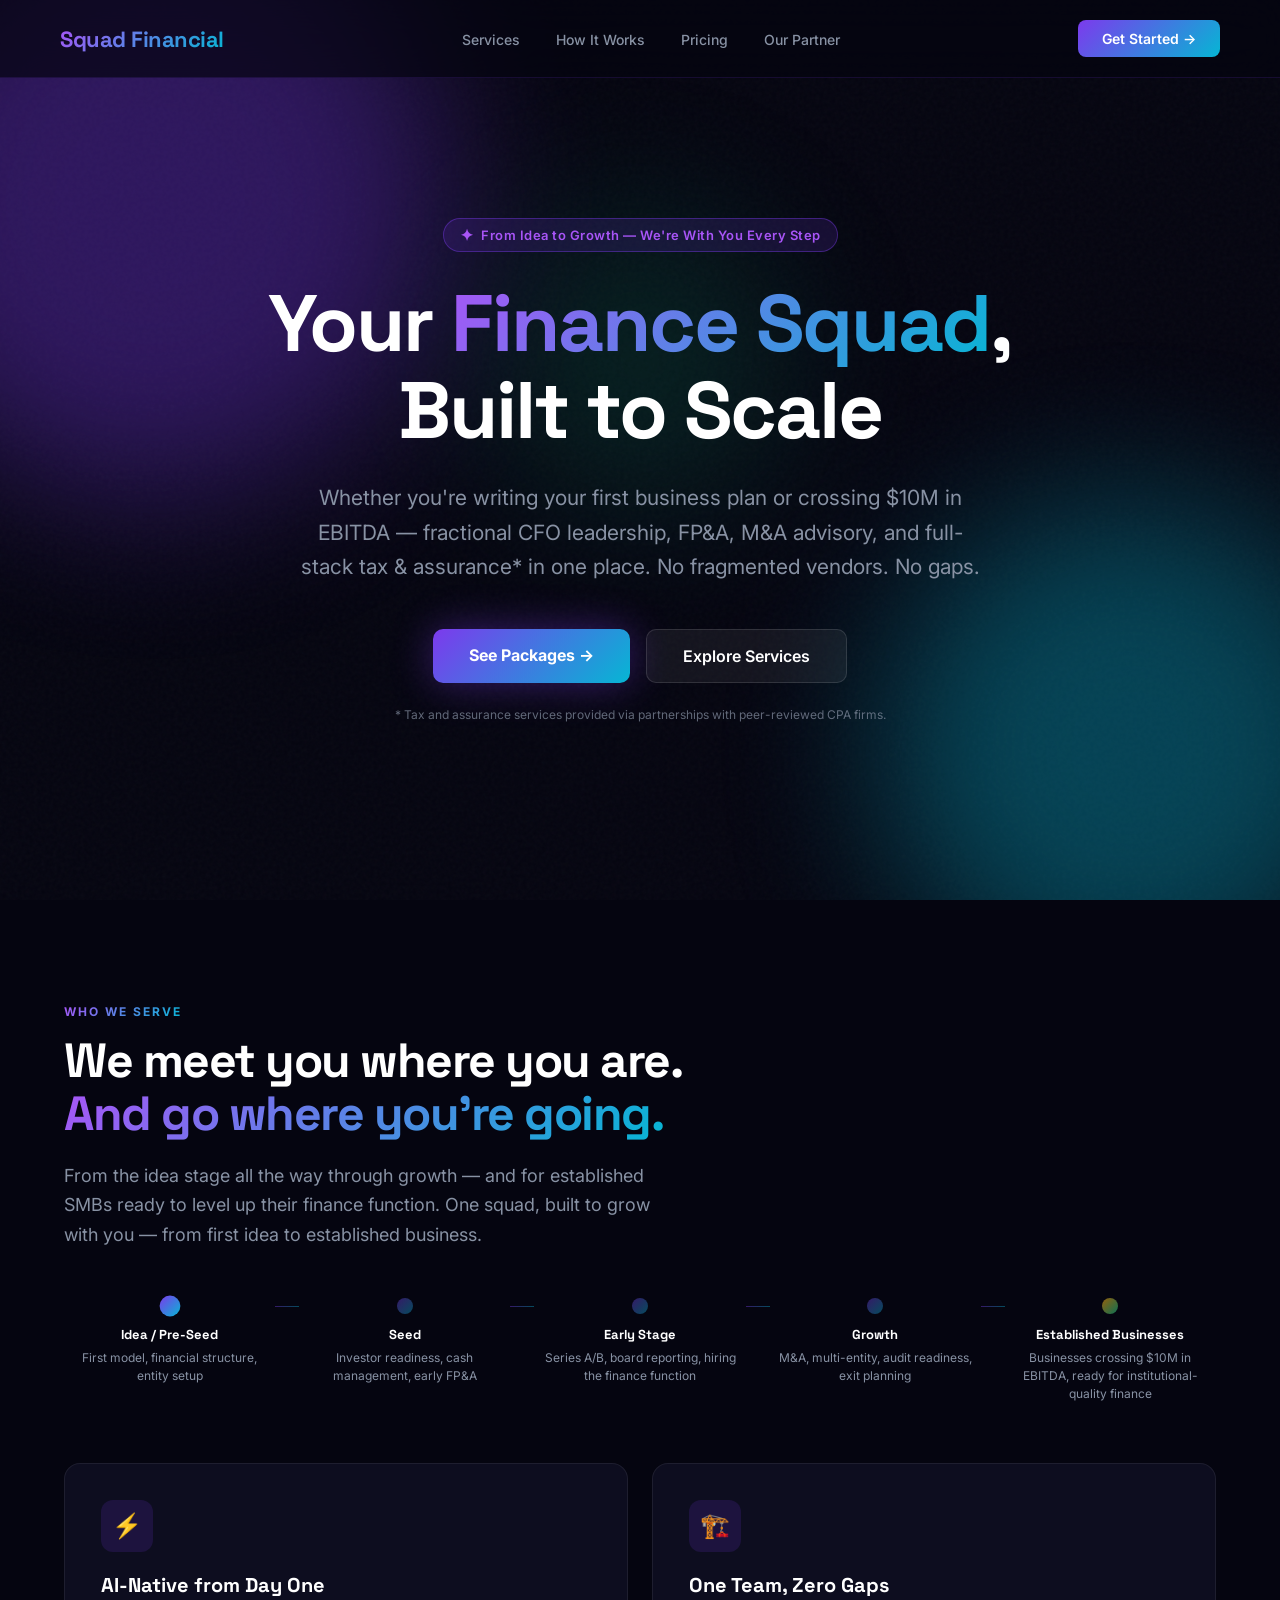
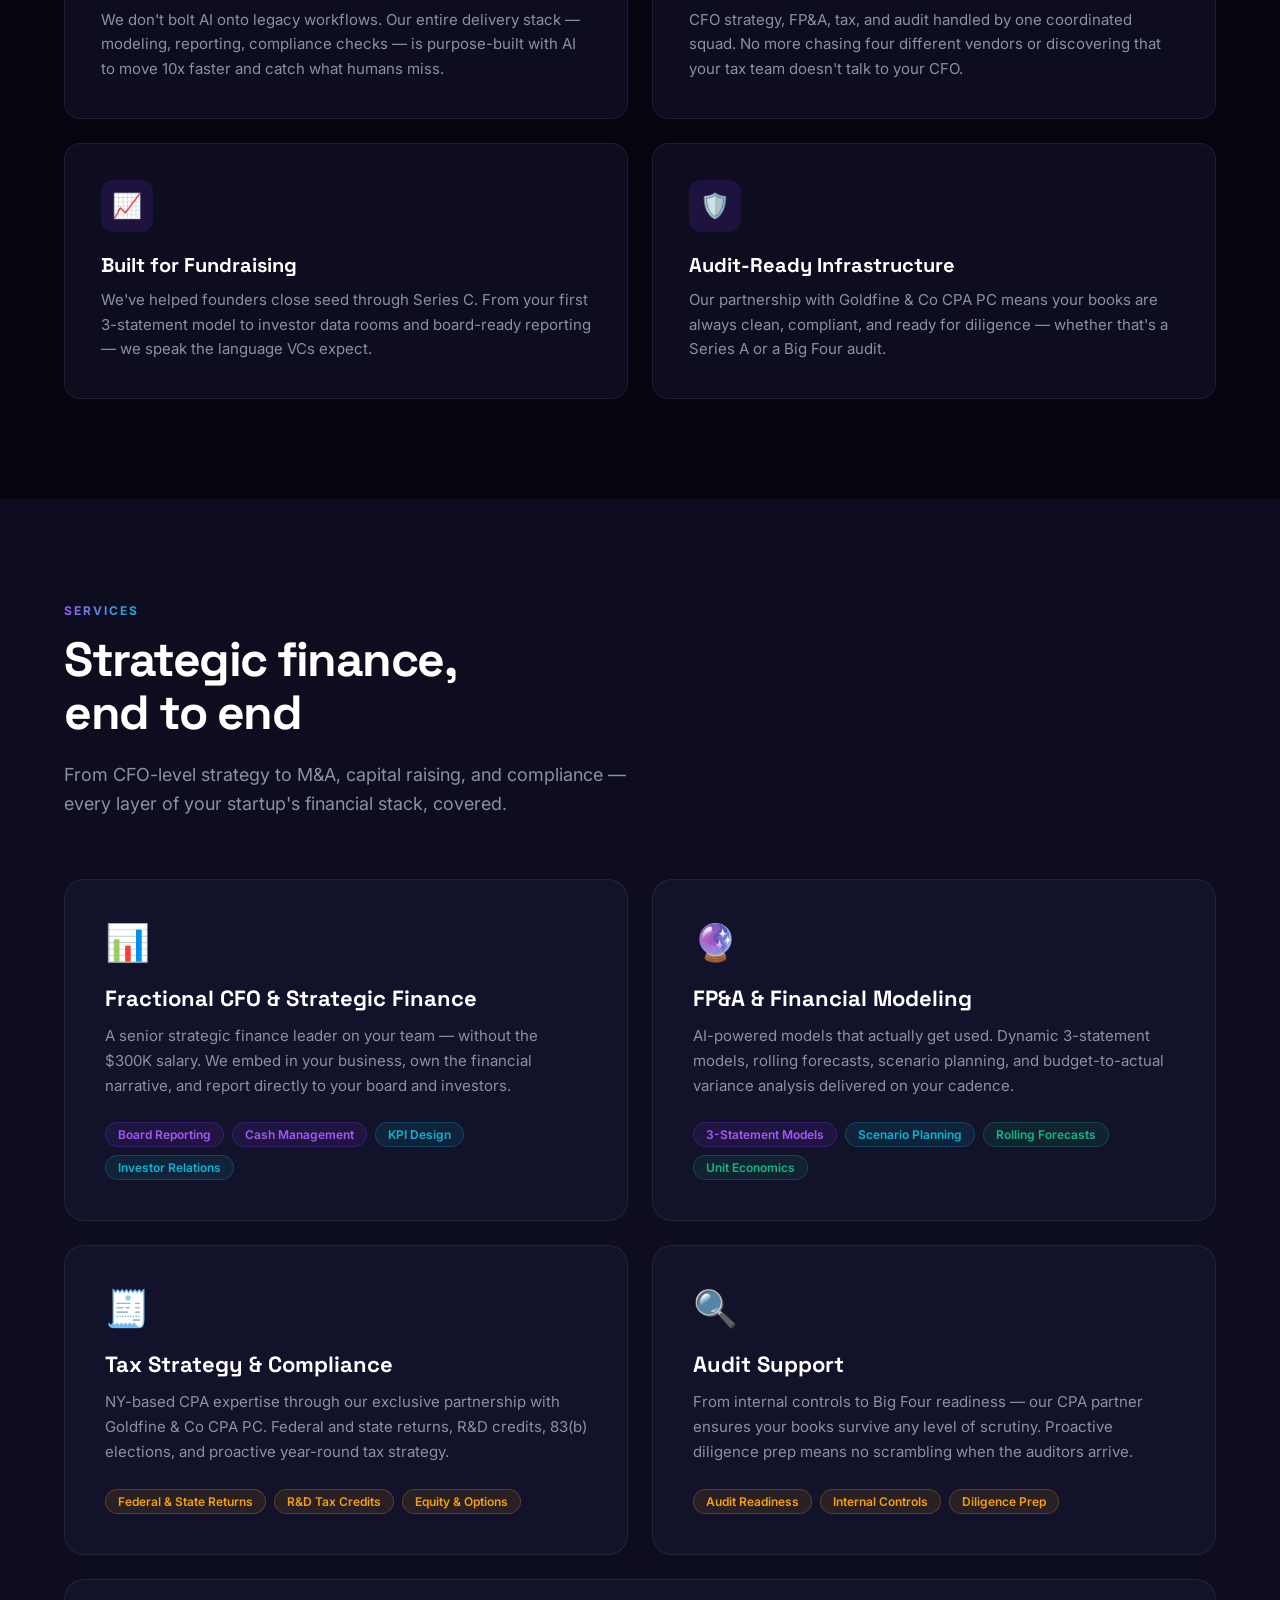
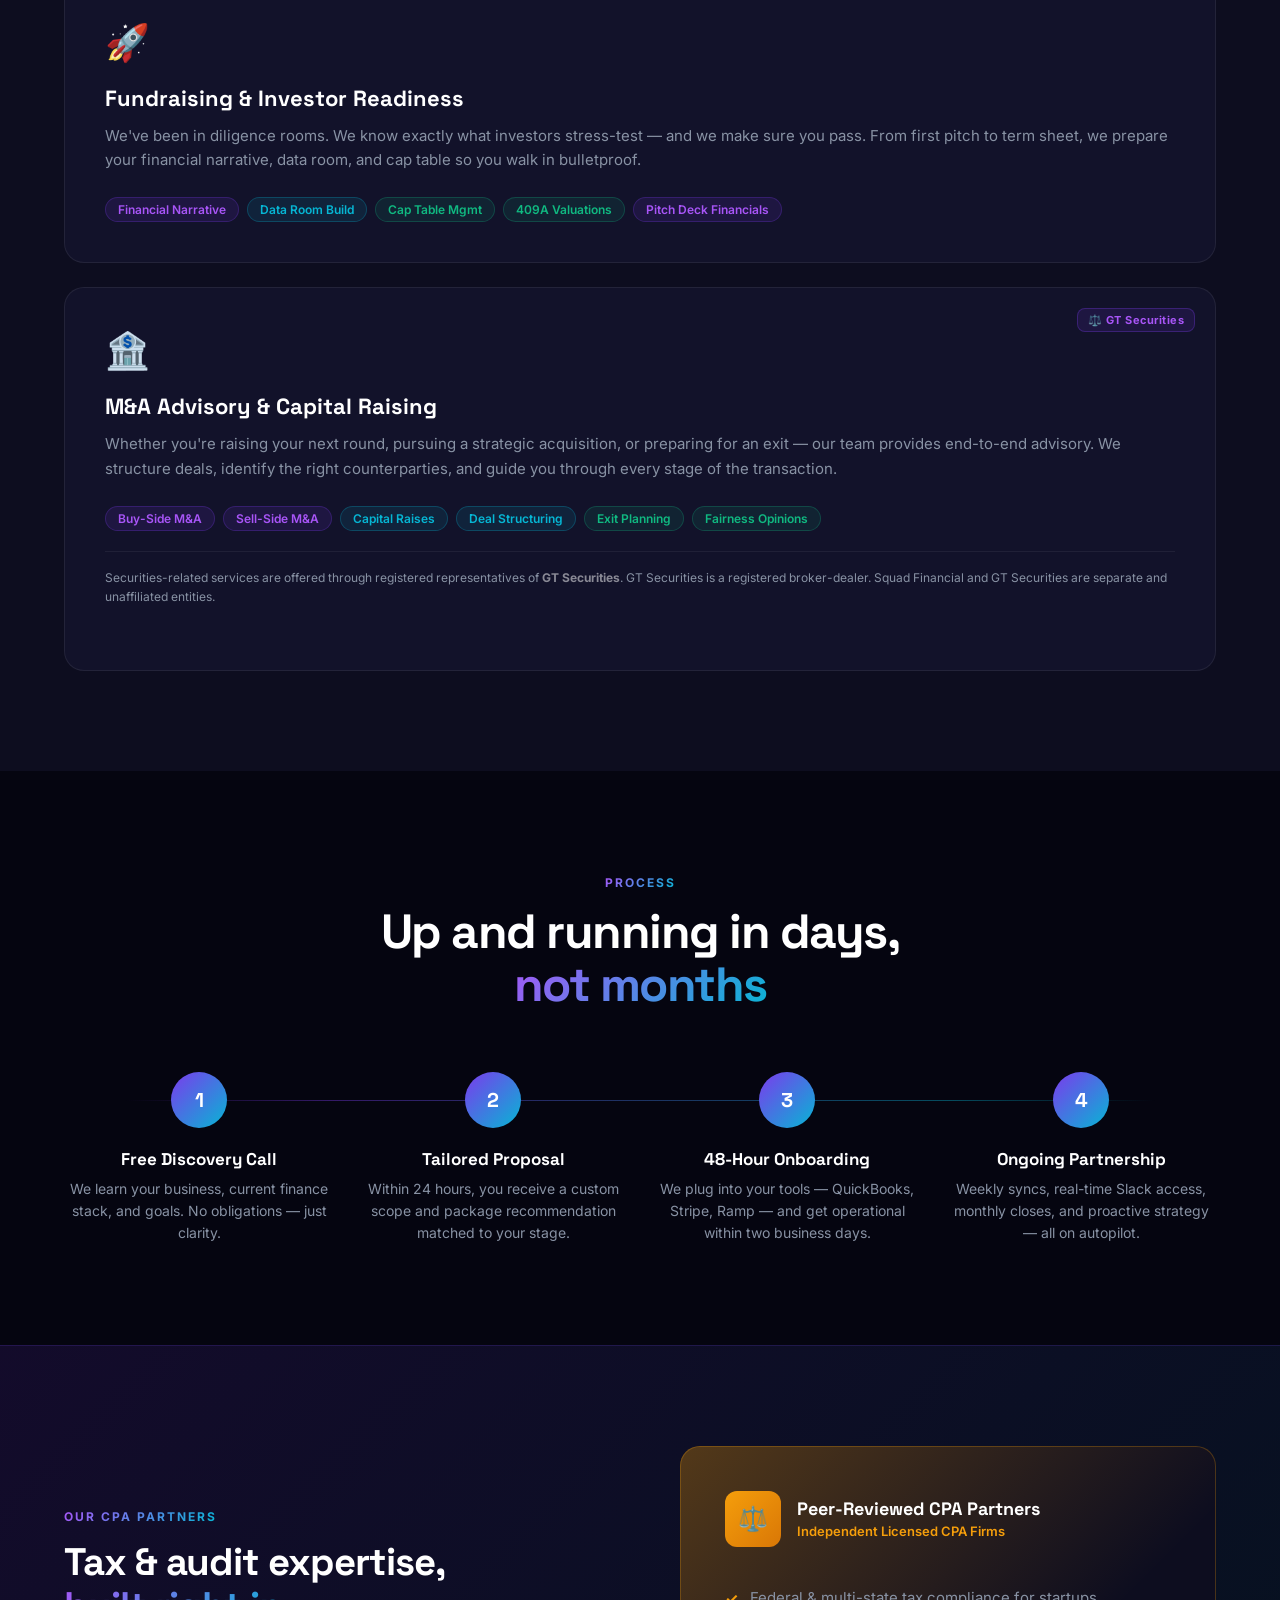
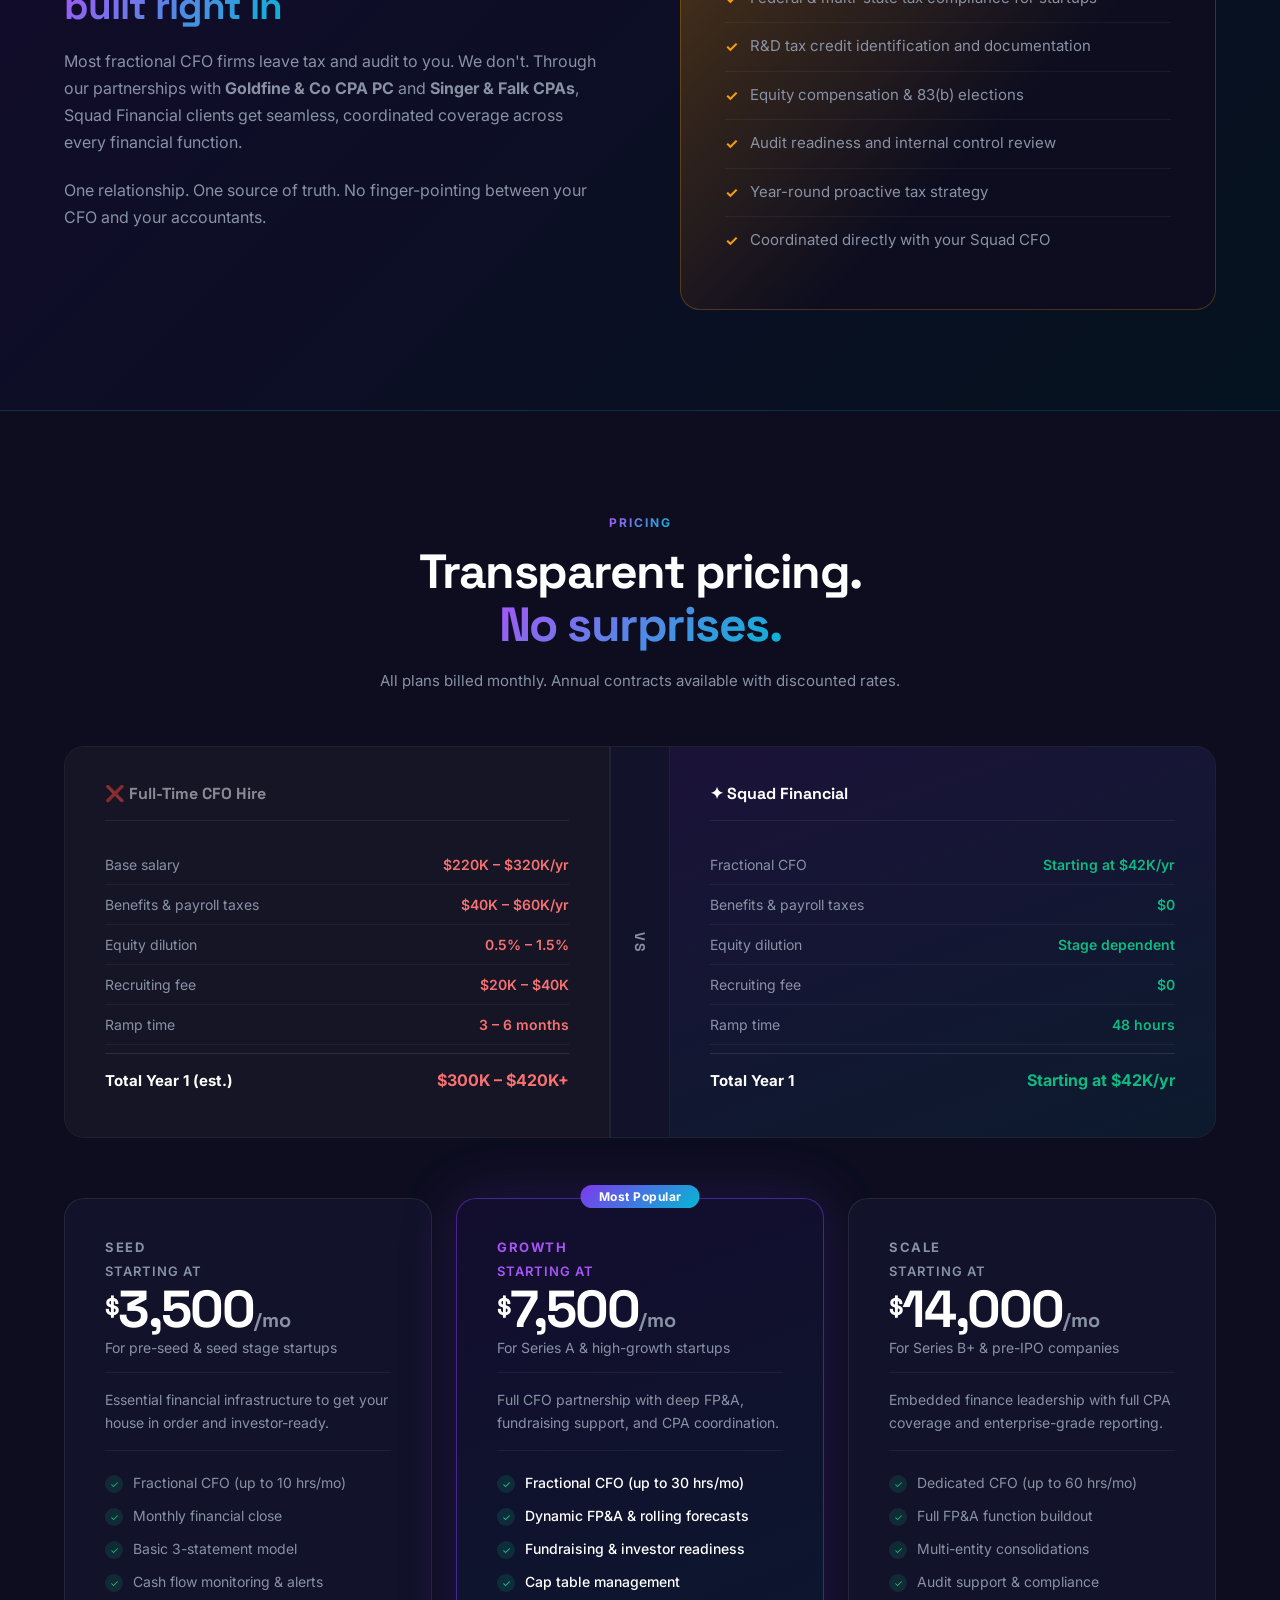
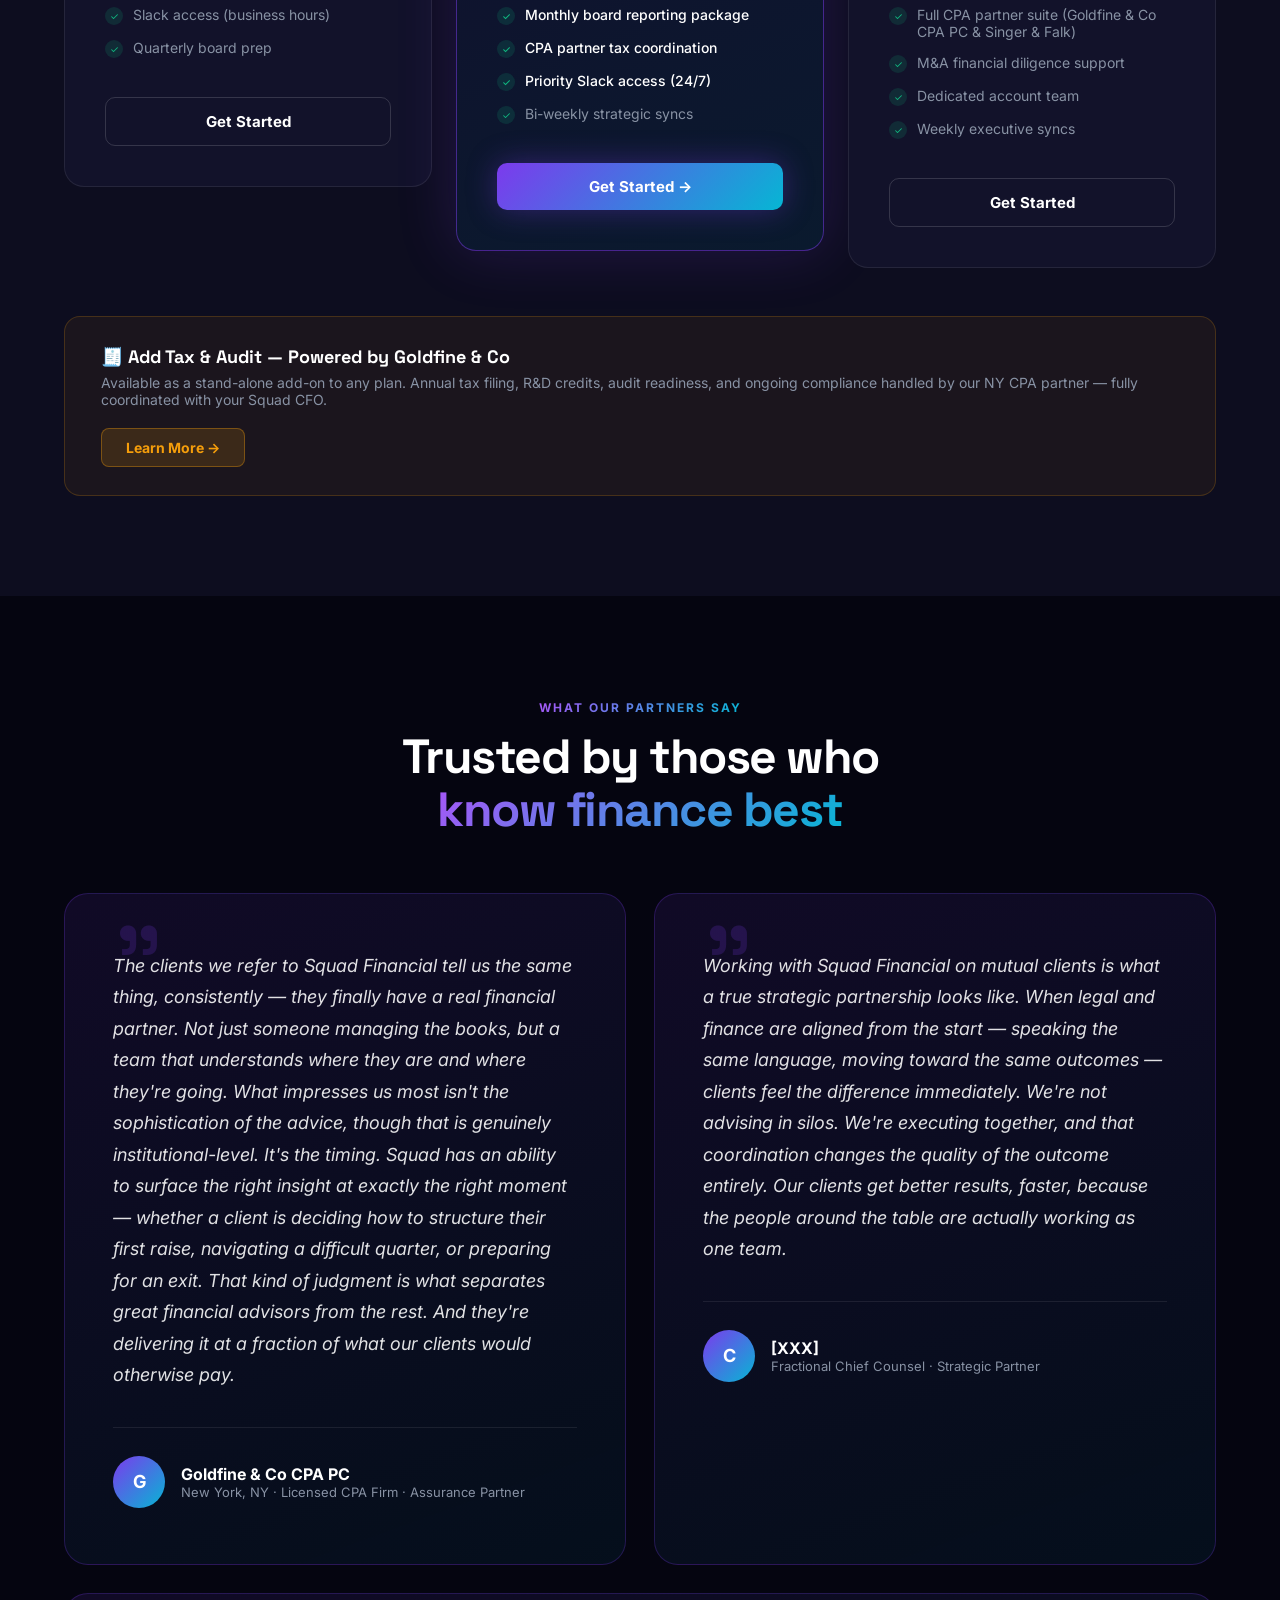
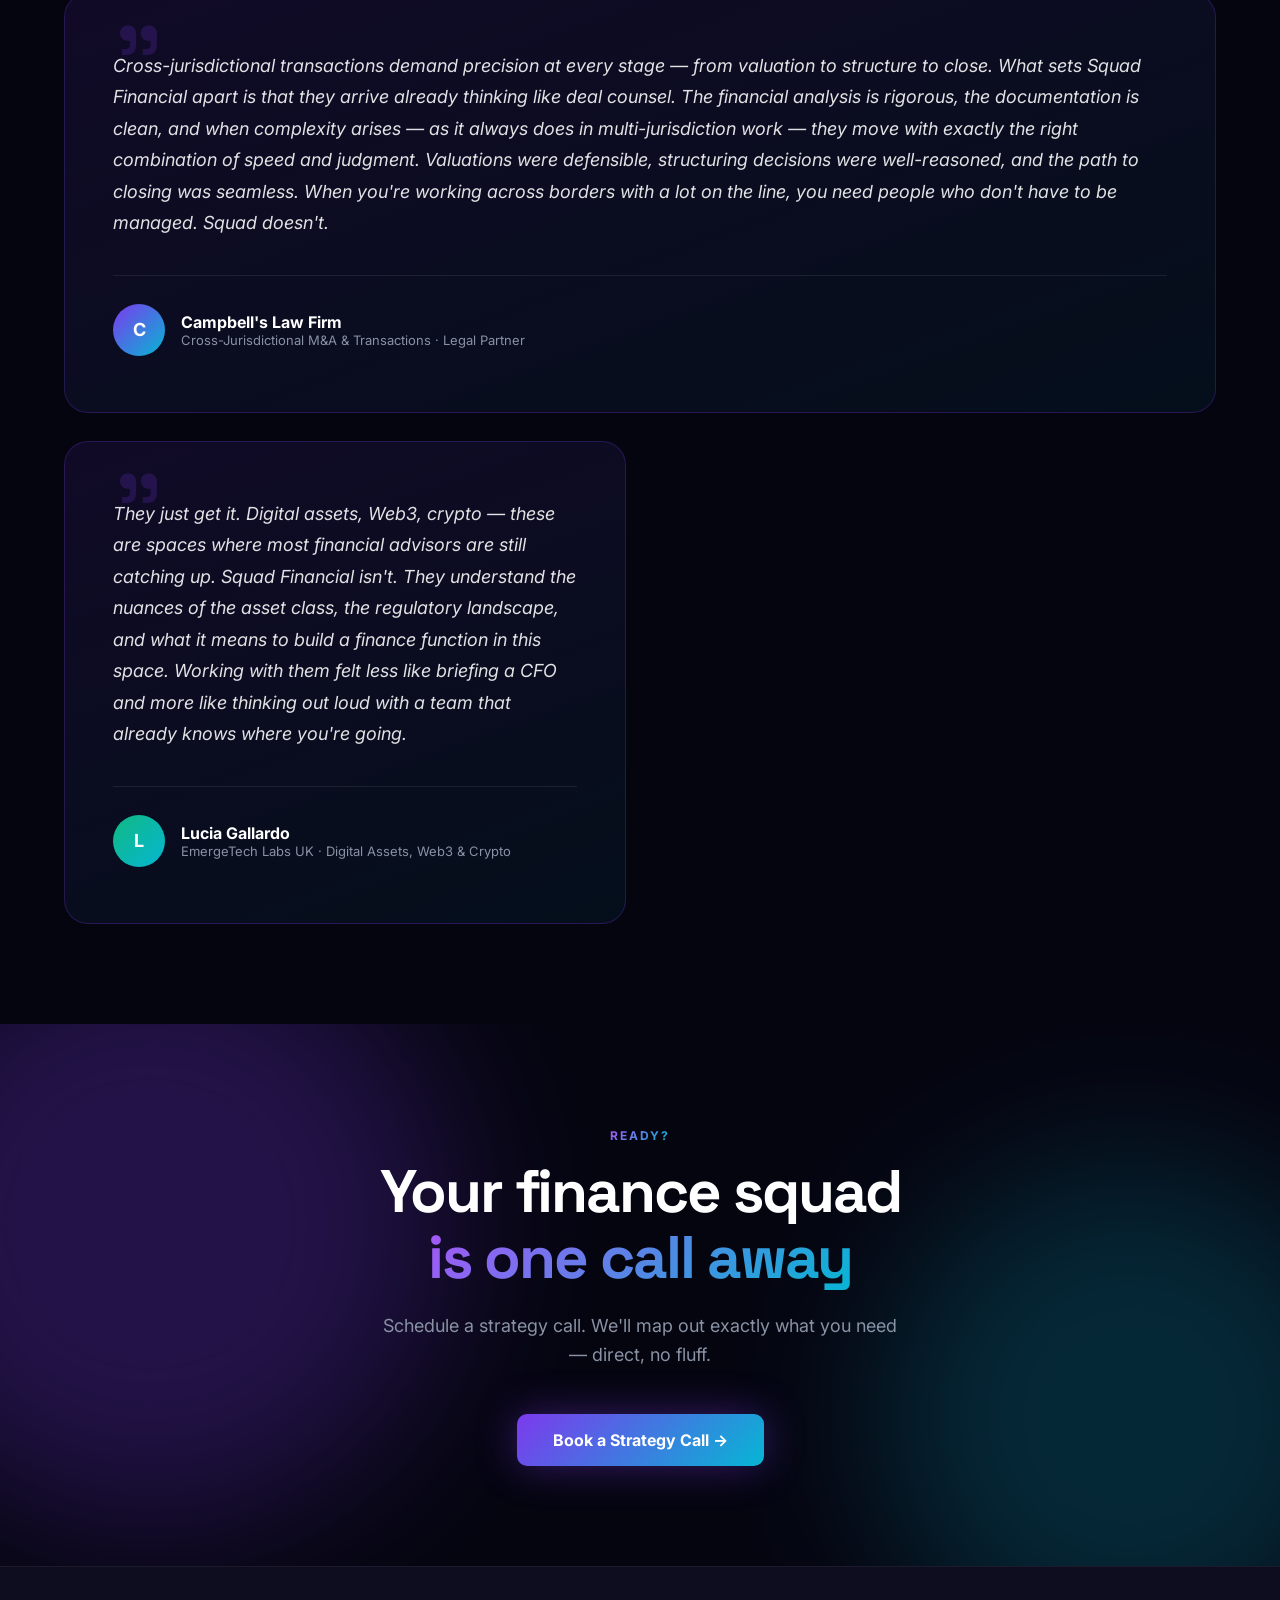
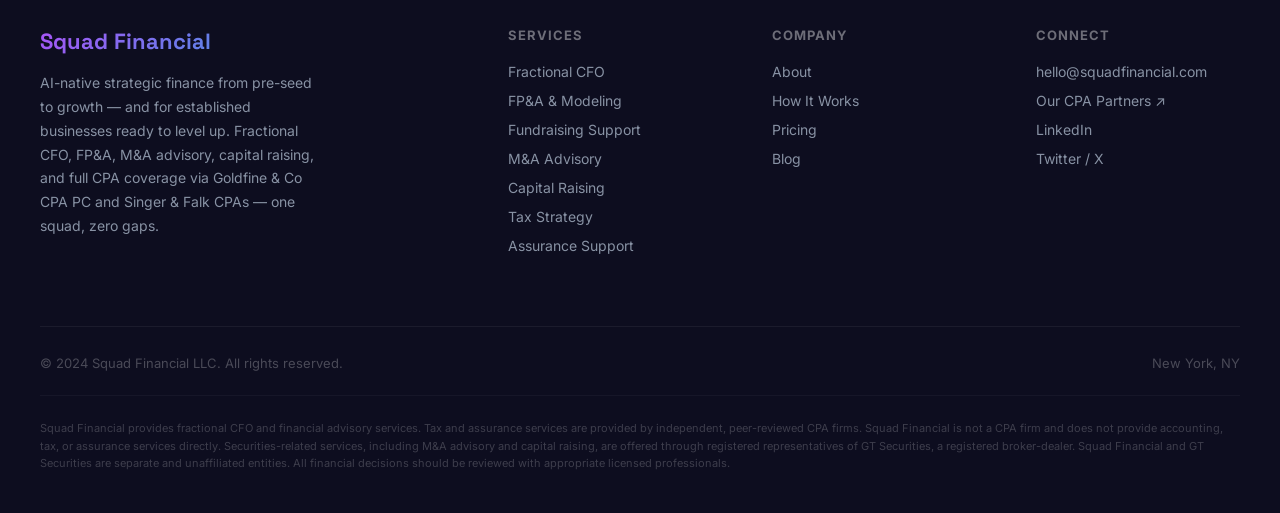
==== index.html @ 07c20671 "Add files via upload" ====
<!DOCTYPE html>
<html lang="en">
<head>
  <meta charset="UTF-8" />
  <meta name="viewport" content="width=device-width, initial-scale=1.0" />
  <title>Squad Financial — AI-Native Strategic Finance From Idea to Growth</title>
  <link rel="preconnect" href="https://fonts.googleapis.com" />
  <link rel="preconnect" href="https://fonts.gstatic.com" crossorigin />
  <link href="https://fonts.googleapis.com/css2?family=Inter:wght@400;500;600;700;800;900&family=Space+Grotesk:wght@400;500;600;700&display=swap" rel="stylesheet" />
  <style>
    *, *::before, *::after { box-sizing: border-box; margin: 0; padding: 0; }

    :root {
      --purple: #7C3AED;
      --purple-light: #A855F7;
      --cyan: #06B6D4;
      --green: #10B981;
      --amber: #F59E0B;
      --dark: #050510;
      --dark-2: #0D0D1F;
      --dark-3: #12122A;
      --gray: #8892A4;
      --light: #F0F2FF;
      --white: #FFFFFF;
      --grad: linear-gradient(135deg, #7C3AED 0%, #06B6D4 100%);
      --grad-text: linear-gradient(135deg, #A855F7 0%, #06B6D4 100%);
    }

    html { scroll-behavior: smooth; }

    body {
      font-family: 'Inter', sans-serif;
      background: var(--dark);
      color: var(--white);
      overflow-x: hidden;
    }

    /* ─── NOISE TEXTURE OVERLAY ─── */
    body::before {
      content: '';
      position: fixed;
      inset: 0;
      background-image: url("data:image/svg+xml,%3Csvg viewBox='0 0 256 256' xmlns='http://www.w3.org/2000/svg'%3E%3Cfilter id='noise'%3E%3CfeTurbulence type='fractalNoise' baseFrequency='0.9' numOctaves='4' stitchTiles='stitch'/%3E%3C/filter%3E%3Crect width='100%25' height='100%25' filter='url(%23noise)' opacity='0.03'/%3E%3C/svg%3E");
      pointer-events: none;
      z-index: 0;
    }

    /* ─── NAV ─── */
    nav {
      position: fixed;
      top: 0; left: 0; right: 0;
      z-index: 100;
      display: flex;
      align-items: center;
      justify-content: space-between;
      padding: 20px 60px;
      background: rgba(5, 5, 16, 0.7);
      backdrop-filter: blur(20px);
      border-bottom: 1px solid rgba(124, 58, 237, 0.15);
    }

    .nav-logo {
      font-family: 'Space Grotesk', sans-serif;
      font-size: 22px;
      font-weight: 700;
      background: var(--grad-text);
      -webkit-background-clip: text;
      -webkit-text-fill-color: transparent;
      background-clip: text;
      letter-spacing: -0.5px;
    }

    .nav-links {
      display: flex;
      gap: 36px;
      list-style: none;
    }

    .nav-links a {
      color: var(--gray);
      text-decoration: none;
      font-size: 14px;
      font-weight: 500;
      transition: color 0.2s;
    }

    .nav-links a:hover { color: var(--white); }

    .nav-cta {
      background: var(--grad);
      color: white;
      border: none;
      padding: 10px 24px;
      border-radius: 8px;
      font-size: 14px;
      font-weight: 600;
      cursor: pointer;
      text-decoration: none;
      transition: opacity 0.2s, transform 0.2s;
    }
    .nav-cta:hover { opacity: 0.85; transform: translateY(-1px); }

    /* ─── HERO ─── */
    .hero {
      position: relative;
      min-height: 100vh;
      display: flex;
      align-items: center;
      justify-content: center;
      text-align: center;
      padding: 120px 24px 80px;
      overflow: hidden;
    }

    /* Gradient orbs */
    .orb {
      position: absolute;
      border-radius: 50%;
      filter: blur(80px);
      opacity: 0.35;
      pointer-events: none;
    }
    .orb-1 { width: 600px; height: 600px; background: var(--purple); top: -100px; left: -150px; }
    .orb-2 { width: 500px; height: 500px; background: var(--cyan); bottom: -100px; right: -100px; }
    .orb-3 { width: 300px; height: 300px; background: var(--green); top: 40%; left: 50%; transform: translate(-50%,-50%); opacity: 0.15; }

    .hero-badge {
      display: inline-flex;
      align-items: center;
      gap: 8px;
      background: rgba(124, 58, 237, 0.15);
      border: 1px solid rgba(124, 58, 237, 0.4);
      border-radius: 100px;
      padding: 6px 16px;
      font-size: 13px;
      font-weight: 600;
      color: var(--purple-light);
      margin-bottom: 28px;
      letter-spacing: 0.5px;
    }

    .hero-badge span { font-size: 16px; }

    .hero-content {
      position: relative;
      z-index: 1;
      max-width: 900px;
    }

    h1 {
      font-family: 'Space Grotesk', sans-serif;
      font-size: clamp(44px, 7vw, 80px);
      font-weight: 700;
      line-height: 1.08;
      letter-spacing: -2px;
      margin-bottom: 28px;
    }

    .grad-text {
      background: var(--grad-text);
      -webkit-background-clip: text;
      -webkit-text-fill-color: transparent;
      background-clip: text;
    }

    .hero-sub {
      font-size: clamp(17px, 2.5vw, 21px);
      color: var(--gray);
      line-height: 1.65;
      max-width: 680px;
      margin: 0 auto 44px;
    }

    .hero-sub strong { color: var(--white); }

    .hero-actions {
      display: flex;
      gap: 16px;
      justify-content: center;
      flex-wrap: wrap;
    }

    .btn-primary {
      background: var(--grad);
      color: white;
      border: none;
      padding: 16px 36px;
      border-radius: 10px;
      font-size: 16px;
      font-weight: 700;
      cursor: pointer;
      text-decoration: none;
      transition: opacity 0.2s, transform 0.2s, box-shadow 0.2s;
      box-shadow: 0 0 40px rgba(124, 58, 237, 0.4);
    }
    .btn-primary:hover { opacity: 0.9; transform: translateY(-2px); box-shadow: 0 8px 60px rgba(124, 58, 237, 0.55); }

    .btn-secondary {
      background: rgba(255,255,255,0.06);
      color: white;
      border: 1px solid rgba(255,255,255,0.12);
      padding: 16px 36px;
      border-radius: 10px;
      font-size: 16px;
      font-weight: 600;
      cursor: pointer;
      text-decoration: none;
      transition: background 0.2s, transform 0.2s;
    }
    .btn-secondary:hover { background: rgba(255,255,255,0.1); transform: translateY(-2px); }

    .hero-stats {
      display: flex;
      gap: 48px;
      justify-content: center;
      margin-top: 72px;
      flex-wrap: wrap;
    }

    .stat {
      text-align: center;
    }
    .stat-num {
      font-family: 'Space Grotesk', sans-serif;
      font-size: 36px;
      font-weight: 700;
      background: var(--grad-text);
      -webkit-background-clip: text;
      -webkit-text-fill-color: transparent;
      background-clip: text;
    }
    .stat-label { color: var(--gray); font-size: 13px; margin-top: 4px; font-weight: 500; }

    /* ─── SECTION COMMON ─── */
    section { position: relative; z-index: 1; }

    .section-inner {
      max-width: 1200px;
      margin: 0 auto;
      padding: 100px 24px;
    }

    .section-label {
      display: inline-block;
      font-size: 12px;
      font-weight: 700;
      letter-spacing: 2px;
      text-transform: uppercase;
      background: var(--grad-text);
      -webkit-background-clip: text;
      -webkit-text-fill-color: transparent;
      background-clip: text;
      margin-bottom: 16px;
    }

    .section-title {
      font-family: 'Space Grotesk', sans-serif;
      font-size: clamp(32px, 4vw, 48px);
      font-weight: 700;
      letter-spacing: -1.5px;
      line-height: 1.1;
      margin-bottom: 20px;
    }

    .section-sub {
      color: var(--gray);
      font-size: 18px;
      line-height: 1.65;
      max-width: 600px;
    }


    /* ─── JOURNEY BAR ─── */
    .journey-bar {
      display: flex;
      align-items: flex-start;
      margin: 48px 0 60px;
      gap: 0;
    }

    .journey-stage {
      flex: 1;
      text-align: center;
      position: relative;
    }

    .journey-dot {
      width: 16px; height: 16px;
      border-radius: 50%;
      background: var(--grad);
      margin: 0 auto 12px;
      position: relative;
      z-index: 1;
      opacity: 0.4;
      transition: opacity 0.3s, transform 0.3s;
    }

    .journey-dot.active,
    .journey-stage:hover .journey-dot { opacity: 1; transform: scale(1.3); }

    .journey-dot.smb {
      background: linear-gradient(135deg, #F59E0B, #10B981);
      opacity: 0.6;
    }
    .journey-stage:hover .journey-dot.smb { opacity: 1; }

    .journey-line {
      flex: 0 0 24px;
      height: 1px;
      background: linear-gradient(90deg, rgba(124,58,237,0.4), rgba(6,182,212,0.4));
      margin-top: 8px;
      align-self: flex-start;
    }

    .journey-stage-label {
      font-family: 'Space Grotesk', sans-serif;
      font-size: 13px;
      font-weight: 700;
      color: var(--white);
      margin-bottom: 6px;
    }

    .journey-stage-sub {
      font-size: 12px;
      color: var(--gray);
      line-height: 1.5;
      padding: 0 4px;
    }

    @media (max-width: 900px) {
      .journey-bar { flex-direction: column; gap: 20px; }
      .journey-line { width: 1px; height: 20px; flex: 0 0 20px; margin: 0 auto; background: linear-gradient(180deg, rgba(124,58,237,0.4), rgba(6,182,212,0.4)); }
      .journey-stage { text-align: left; display: flex; align-items: flex-start; gap: 16px; }
      .journey-dot { flex-shrink: 0; margin: 3px 0 0; }
    }

    /* ─── WHY SQUAD ─── */
    .why-grid {
      display: grid;
      grid-template-columns: 1fr 1fr;
      gap: 24px;
      margin-top: 60px;
    }

    .why-card {
      background: var(--dark-2);
      border: 1px solid rgba(255,255,255,0.07);
      border-radius: 16px;
      padding: 36px;
      transition: border-color 0.3s, transform 0.3s;
    }
    .why-card:hover { border-color: rgba(124, 58, 237, 0.4); transform: translateY(-4px); }

    .why-card.wide { grid-column: span 2; }

    .why-icon {
      width: 52px; height: 52px;
      border-radius: 12px;
      background: rgba(124, 58, 237, 0.15);
      display: flex; align-items: center; justify-content: center;
      font-size: 24px;
      margin-bottom: 20px;
    }

    .why-card h3 {
      font-family: 'Space Grotesk', sans-serif;
      font-size: 20px;
      font-weight: 700;
      margin-bottom: 10px;
    }

    .why-card p { color: var(--gray); line-height: 1.65; font-size: 15px; }

    /* ─── SERVICES ─── */
    .services-section { background: var(--dark-2); }

    .services-grid {
      display: grid;
      grid-template-columns: repeat(2, 1fr);
      gap: 24px;
      margin-top: 60px;
    }

    .service-card {
      background: var(--dark-3);
      border: 1px solid rgba(255,255,255,0.07);
      border-radius: 20px;
      padding: 40px;
      position: relative;
      overflow: hidden;
      transition: border-color 0.3s, transform 0.3s;
    }
    .service-card:hover { border-color: rgba(6, 182, 212, 0.4); transform: translateY(-4px); }

    .service-card::before {
      content: '';
      position: absolute;
      top: 0; left: 0; right: 0;
      height: 3px;
      background: var(--grad);
      opacity: 0;
      transition: opacity 0.3s;
    }
    .service-card:hover::before { opacity: 1; }

    .service-icon {
      font-size: 36px;
      margin-bottom: 20px;
      display: block;
    }

    .service-card h3 {
      font-family: 'Space Grotesk', sans-serif;
      font-size: 22px;
      font-weight: 700;
      margin-bottom: 12px;
    }

    .service-card p { color: var(--gray); line-height: 1.65; font-size: 15px; margin-bottom: 24px; }

    .service-tags {
      display: flex;
      gap: 8px;
      flex-wrap: wrap;
    }

    .tag {
      background: rgba(124, 58, 237, 0.12);
      border: 1px solid rgba(124, 58, 237, 0.25);
      color: var(--purple-light);
      padding: 4px 12px;
      border-radius: 100px;
      font-size: 12px;
      font-weight: 600;
    }

    .tag.cyan { background: rgba(6,182,212,0.1); border-color: rgba(6,182,212,0.25); color: var(--cyan); }
    .tag.green { background: rgba(16,185,129,0.1); border-color: rgba(16,185,129,0.25); color: var(--green); }
    .tag.amber { background: rgba(245,158,11,0.1); border-color: rgba(245,158,11,0.25); color: var(--amber); }

    /* Partner badge on service card */
    .partner-badge {
      position: absolute;
      top: 20px; right: 20px;
      background: rgba(245,158,11,0.12);
      border: 1px solid rgba(245,158,11,0.3);
      border-radius: 8px;
      padding: 4px 10px;
      font-size: 11px;
      font-weight: 700;
      color: var(--amber);
      letter-spacing: 0.5px;
    }

    /* ─── PARTNER SECTION ─── */
    .partner-section {
      background: linear-gradient(135deg, rgba(124,58,237,0.12) 0%, rgba(6,182,212,0.08) 100%);
      border-top: 1px solid rgba(124,58,237,0.2);
      border-bottom: 1px solid rgba(6,182,212,0.2);
    }

    .partner-inner {
      display: grid;
      grid-template-columns: 1fr 1fr;
      gap: 80px;
      align-items: center;
    }

    .partner-text h2 {
      font-family: 'Space Grotesk', sans-serif;
      font-size: clamp(28px, 3vw, 40px);
      font-weight: 700;
      letter-spacing: -1px;
      line-height: 1.15;
      margin-bottom: 20px;
    }

    .partner-text p { color: var(--gray); line-height: 1.7; font-size: 16px; margin-bottom: 20px; }

    .partner-link {
      color: var(--cyan);
      text-decoration: none;
      font-weight: 600;
      font-size: 15px;
      display: inline-flex;
      align-items: center;
      gap: 6px;
      transition: gap 0.2s;
    }
    .partner-link:hover { gap: 10px; }

    .partner-card {
      background: var(--dark-2);
      border: 1px solid rgba(245,158,11,0.25);
      border-radius: 20px;
      padding: 44px;
      position: relative;
    }

    .partner-card::before {
      content: '';
      position: absolute;
      inset: -1px;
      border-radius: 20px;
      background: linear-gradient(135deg, rgba(245,158,11,0.3), transparent 60%);
      z-index: -1;
    }

    .partner-logo-area {
      display: flex;
      align-items: center;
      gap: 16px;
      margin-bottom: 28px;
    }

    .partner-logo-icon {
      width: 56px; height: 56px;
      border-radius: 12px;
      background: linear-gradient(135deg, #F59E0B, #D97706);
      display: flex; align-items: center; justify-content: center;
      font-size: 24px;
    }

    .partner-logo-text h4 {
      font-family: 'Space Grotesk', sans-serif;
      font-size: 18px;
      font-weight: 700;
      color: var(--white);
    }

    .partner-logo-text span {
      font-size: 13px;
      color: var(--amber);
      font-weight: 600;
    }

    .partner-features { list-style: none; }
    .partner-features li {
      display: flex;
      align-items: flex-start;
      gap: 12px;
      padding: 12px 0;
      border-bottom: 1px solid rgba(255,255,255,0.05);
      color: var(--gray);
      font-size: 15px;
      line-height: 1.5;
    }
    .partner-features li:last-child { border-bottom: none; }
    .partner-features li::before {
      content: '✓';
      color: var(--amber);
      font-weight: 700;
      flex-shrink: 0;
      margin-top: 1px;
    }

    /* ─── HOW IT WORKS ─── */
    .steps {
      display: grid;
      grid-template-columns: repeat(4, 1fr);
      gap: 24px;
      margin-top: 60px;
      position: relative;
    }

    .steps::before {
      content: '';
      position: absolute;
      top: 28px; left: 60px; right: 60px;
      height: 1px;
      background: linear-gradient(90deg, transparent, rgba(124,58,237,0.4) 20%, rgba(6,182,212,0.4) 80%, transparent);
    }

    .step {
      text-align: center;
      position: relative;
    }

    .step-num {
      width: 56px; height: 56px;
      border-radius: 50%;
      background: var(--grad);
      display: flex; align-items: center; justify-content: center;
      font-family: 'Space Grotesk', sans-serif;
      font-size: 20px;
      font-weight: 700;
      margin: 0 auto 20px;
      position: relative;
      z-index: 1;
    }

    .step h3 {
      font-family: 'Space Grotesk', sans-serif;
      font-size: 17px;
      font-weight: 700;
      margin-bottom: 8px;
    }

    .step p { color: var(--gray); font-size: 14px; line-height: 1.6; }

    /* ─── PRICING ─── */
    .pricing-section { background: var(--dark-2); }

    .pricing-note {
      color: var(--gray);
      font-size: 15px;
      margin-top: 12px;
    }

    .pricing-grid {
      display: grid;
      grid-template-columns: repeat(3, 1fr);
      gap: 24px;
      margin-top: 60px;
      align-items: start;
    }

    .pricing-card {
      background: var(--dark-3);
      border: 1px solid rgba(255,255,255,0.08);
      border-radius: 20px;
      padding: 40px;
      transition: transform 0.3s;
    }
    .pricing-card:hover { transform: translateY(-6px); }

    .pricing-card.featured {
      background: linear-gradient(160deg, #130D2E 0%, #0A1A2E 100%);
      border: 1px solid rgba(124, 58, 237, 0.5);
      box-shadow: 0 0 60px rgba(124, 58, 237, 0.2);
      position: relative;
    }

    .pricing-popular {
      position: absolute;
      top: -14px;
      left: 50%;
      transform: translateX(-50%);
      background: var(--grad);
      color: white;
      font-size: 12px;
      font-weight: 700;
      padding: 4px 18px;
      border-radius: 100px;
      letter-spacing: 0.5px;
      white-space: nowrap;
    }

    .pricing-tier {
      font-size: 13px;
      font-weight: 700;
      letter-spacing: 1.5px;
      text-transform: uppercase;
      color: var(--gray);
      margin-bottom: 8px;
    }

    .pricing-card.featured .pricing-tier { color: var(--purple-light); }

    .pricing-price {
      font-family: 'Space Grotesk', sans-serif;
      font-size: 52px;
      font-weight: 700;
      letter-spacing: -2px;
      line-height: 1;
      margin-bottom: 4px;
    }

    .pricing-price sup {
      font-size: 24px;
      vertical-align: top;
      margin-top: 12px;
      display: inline-block;
    }

    .pricing-period { color: var(--gray); font-size: 14px; margin-bottom: 8px; }

    .pricing-desc {
      color: var(--gray);
      font-size: 14px;
      line-height: 1.6;
      padding: 16px 0;
      border-top: 1px solid rgba(255,255,255,0.06);
      border-bottom: 1px solid rgba(255,255,255,0.06);
      margin: 16px 0;
    }

    .pricing-features { list-style: none; margin-bottom: 32px; }
    .pricing-features li {
      display: flex;
      align-items: flex-start;
      gap: 10px;
      font-size: 14px;
      color: var(--gray);
      padding: 7px 0;
    }

    .pricing-features li .check {
      width: 18px; height: 18px;
      border-radius: 50%;
      background: rgba(16,185,129,0.15);
      display: flex; align-items: center; justify-content: center;
      flex-shrink: 0;
      font-size: 10px;
      color: var(--green);
      margin-top: 1px;
    }

    .pricing-features li.highlighted { color: var(--white); font-weight: 500; }

    .pricing-btn {
      display: block;
      width: 100%;
      padding: 14px;
      border-radius: 10px;
      font-size: 15px;
      font-weight: 700;
      text-align: center;
      cursor: pointer;
      text-decoration: none;
      transition: opacity 0.2s, transform 0.2s;
      border: none;
    }

    .pricing-btn-outline {
      background: transparent;
      border: 1px solid rgba(255,255,255,0.15);
      color: white;
    }
    .pricing-btn-outline:hover { background: rgba(255,255,255,0.06); transform: translateY(-1px); }

    .pricing-btn-primary {
      background: var(--grad);
      color: white;
      box-shadow: 0 0 30px rgba(124, 58, 237, 0.35);
    }
    .pricing-btn-primary:hover { opacity: 0.9; transform: translateY(-2px); box-shadow: 0 6px 40px rgba(124,58,237,0.5); }

    /* ─── COST COMPARISON ─── */
    .cost-compare {
      display: grid;
      grid-template-columns: 1fr auto 1fr;
      gap: 0;
      align-items: stretch;
      margin-top: 56px;
      margin-bottom: 48px;
      border-radius: 20px;
      overflow: hidden;
      border: 1px solid rgba(255,255,255,0.08);
    }

    .cost-col {
      padding: 36px 40px;
    }

    .cost-col-bad {
      background: rgba(255,255,255,0.03);
      border-right: 1px solid rgba(255,255,255,0.06);
    }

    .cost-col-good {
      background: linear-gradient(160deg, rgba(124,58,237,0.12) 0%, rgba(6,182,212,0.08) 100%);
    }

    .cost-col-label {
      font-family: 'Space Grotesk', sans-serif;
      font-size: 16px;
      font-weight: 700;
      margin-bottom: 24px;
      padding-bottom: 16px;
      border-bottom: 1px solid rgba(255,255,255,0.07);
    }

    .cost-col-bad .cost-col-label { color: rgba(255,255,255,0.5); }
    .cost-col-good .cost-col-label { color: var(--white); }

    .cost-rows { display: flex; flex-direction: column; gap: 0; }

    .cost-row {
      display: flex;
      justify-content: space-between;
      align-items: center;
      padding: 11px 0;
      border-bottom: 1px solid rgba(255,255,255,0.05);
      font-size: 14px;
      gap: 16px;
    }

    .cost-row span:first-child { color: var(--gray); }
    .cost-bad { color: #F87171; font-weight: 600; text-align: right; }
    .cost-good { color: var(--green); font-weight: 600; text-align: right; }

    .cost-total-bad,
    .cost-total-good {
      border-bottom: none;
      margin-top: 8px;
      padding-top: 16px;
      border-top: 1px solid rgba(255,255,255,0.1);
      font-weight: 700;
      font-size: 15px;
    }

    .cost-total-bad span:first-child,
    .cost-total-good span:first-child { color: var(--white); }
    .cost-total-bad span:last-child { color: #F87171; font-size: 16px; }
    .cost-total-good span:last-child { color: var(--green); font-size: 16px; }

    .cost-vs {
      background: var(--dark-3);
      display: flex;
      align-items: center;
      justify-content: center;
      padding: 0 20px;
      font-family: 'Space Grotesk', sans-serif;
      font-size: 14px;
      font-weight: 700;
      color: var(--gray);
      letter-spacing: 2px;
      border-left: 1px solid rgba(255,255,255,0.06);
      border-right: 1px solid rgba(255,255,255,0.06);
      writing-mode: vertical-rl;
    }

    @media (max-width: 900px) {
      .cost-compare {
        grid-template-columns: 1fr;
        grid-template-rows: auto auto auto;
      }
      .cost-vs {
        writing-mode: horizontal-tb;
        padding: 16px;
        border-left: none;
        border-right: none;
        border-top: 1px solid rgba(255,255,255,0.06);
        border-bottom: 1px solid rgba(255,255,255,0.06);
      }
      .cost-col-bad { border-right: none; }
    }

    .pricing-addon {
      margin-top: 48px;
      background: rgba(245,158,11,0.06);
      border: 1px solid rgba(245,158,11,0.2);
      border-radius: 16px;
      padding: 28px 36px;
      display: flex;
      align-items: center;
      justify-content: space-between;
      flex-wrap: wrap;
      gap: 20px;
    }

    .pricing-addon h4 {
      font-family: 'Space Grotesk', sans-serif;
      font-size: 18px;
      font-weight: 700;
      margin-bottom: 6px;
    }

    .pricing-addon p { color: var(--gray); font-size: 14px; }

    .pricing-addon a {
      background: rgba(245,158,11,0.15);
      border: 1px solid rgba(245,158,11,0.35);
      color: var(--amber);
      padding: 10px 24px;
      border-radius: 8px;
      font-size: 14px;
      font-weight: 700;
      text-decoration: none;
      white-space: nowrap;
      transition: background 0.2s;
    }
    .pricing-addon a:hover { background: rgba(245,158,11,0.25); }

    /* ─── TESTIMONIALS ─── */
    .testimonials-grid {
      display: grid;
      grid-template-columns: repeat(3, 1fr);
      gap: 24px;
      margin-top: 60px;
    }

    .testimonial {
      background: var(--dark-2);
      border: 1px solid rgba(255,255,255,0.07);
      border-radius: 16px;
      padding: 32px;
      transition: border-color 0.3s;
    }
    .testimonial:hover { border-color: rgba(124,58,237,0.3); }

    .testimonial-stars { color: var(--amber); font-size: 14px; margin-bottom: 16px; letter-spacing: 2px; }
    .testimonial-text { color: rgba(255,255,255,0.8); font-size: 15px; line-height: 1.7; margin-bottom: 24px; font-style: italic; }
    .testimonial-author { display: flex; align-items: center; gap: 12px; }
    .testimonial-avatar {
      width: 40px; height: 40px; border-radius: 50%;
      background: var(--grad);
      display: flex; align-items: center; justify-content: center;
      font-weight: 700; font-size: 15px;
    }
    .testimonial-name { font-weight: 700; font-size: 14px; }
    .testimonial-role { color: var(--gray); font-size: 12px; }

    /* ─── TESTIMONIALS DUO ─── */
    .testimonials-duo {
      display: grid;
      grid-template-columns: 1fr 1fr;
      gap: 28px;
      margin-top: 56px;
    }

    @media (max-width: 900px) {
      .testimonials-duo { grid-template-columns: 1fr; }
    }

    /* ─── FEATURED TESTIMONIAL ─── */
    .featured-testimonial {
      background: linear-gradient(160deg, rgba(124,58,237,0.1) 0%, rgba(6,182,212,0.06) 100%);
      border: 1px solid rgba(124,58,237,0.25);
      border-radius: 24px;
      padding: 56px 48px;
      position: relative;
    }

    .featured-quote-mark {
      font-family: 'Space Grotesk', sans-serif;
      font-size: 120px;
      line-height: 0.6;
      color: rgba(124,58,237,0.2);
      position: absolute;
      top: 40px;
      left: 48px;
      pointer-events: none;
    }

    .featured-quote-text {
      font-size: 18px;
      line-height: 1.75;
      color: rgba(255,255,255,0.88);
      font-style: italic;
      margin-bottom: 36px;
      position: relative;
      z-index: 1;
    }

    .featured-testimonial-author {
      display: flex;
      align-items: center;
      gap: 16px;
      border-top: 1px solid rgba(255,255,255,0.08);
      padding-top: 28px;
    }

    @media (max-width: 700px) {
      .featured-testimonial { padding: 36px 28px; }
      .featured-quote-mark { font-size: 80px; top: 24px; left: 24px; }
      .featured-quote-text { font-size: 16px; }
    }

    /* ─── CTA ─── */
    .cta-section {
      background: var(--dark);
      position: relative;
      overflow: hidden;
    }

    .cta-inner {
      text-align: center;
      position: relative;
      z-index: 1;
    }

    .cta-section .orb-1 { opacity: 0.25; }
    .cta-section .orb-2 { opacity: 0.2; }

    .cta-inner h2 {
      font-family: 'Space Grotesk', sans-serif;
      font-size: clamp(36px, 5vw, 60px);
      font-weight: 700;
      letter-spacing: -2px;
      line-height: 1.1;
      margin-bottom: 20px;
    }

    .cta-inner p {
      color: var(--gray);
      font-size: 18px;
      max-width: 520px;
      margin: 0 auto 44px;
      line-height: 1.65;
    }

    /* ─── FOOTER ─── */
    footer {
      background: var(--dark-2);
      border-top: 1px solid rgba(255,255,255,0.06);
      padding: 60px 24px 40px;
    }

    .footer-inner {
      max-width: 1200px;
      margin: 0 auto;
    }

    .footer-top {
      display: grid;
      grid-template-columns: 2fr 1fr 1fr 1fr;
      gap: 60px;
      margin-bottom: 60px;
    }

    .footer-brand h3 {
      font-family: 'Space Grotesk', sans-serif;
      font-size: 22px;
      font-weight: 700;
      background: var(--grad-text);
      -webkit-background-clip: text;
      -webkit-text-fill-color: transparent;
      background-clip: text;
      margin-bottom: 16px;
    }

    .footer-brand p {
      color: var(--gray);
      font-size: 14px;
      line-height: 1.7;
      max-width: 280px;
    }

    .footer-col h4 {
      font-size: 13px;
      font-weight: 700;
      letter-spacing: 1px;
      text-transform: uppercase;
      color: rgba(255,255,255,0.4);
      margin-bottom: 20px;
    }

    .footer-col a, .footer-col span {
      display: block;
      color: var(--gray);
      text-decoration: none;
      font-size: 14px;
      margin-bottom: 12px;
    }
    .footer-col a { transition: color 0.2s; cursor: pointer; }
    .footer-col a:hover { color: var(--white); }
    .footer-col span { cursor: default; }

    .footer-bottom {
      border-top: 1px solid rgba(255,255,255,0.06);
      padding-top: 28px;
      display: flex;
      align-items: center;
      justify-content: space-between;
      flex-wrap: wrap;
      gap: 16px;
    }

    .footer-bottom p { color: rgba(255,255,255,0.25); font-size: 13px; }

    .footer-disclaimer {
      color: rgba(255,255,255,0.2);
      font-size: 11px;
      line-height: 1.6;
      margin-top: 24px;
      padding-top: 24px;
      border-top: 1px solid rgba(255,255,255,0.04);
    }

    /* ─── RESPONSIVE ─── */
    @media (max-width: 900px) {
      nav { padding: 16px 24px; }
      .nav-links { display: none; }

      .why-grid,
      .services-grid,
      .partner-inner,
      .pricing-grid,
      .testimonials-grid,
      .footer-top { grid-template-columns: 1fr; gap: 24px; }

      .why-card.wide { grid-column: span 1; }

      .steps { grid-template-columns: repeat(2, 1fr); }
      .steps::before { display: none; }

      .pricing-card.featured { margin-top: 0; }
    }

    @media (max-width: 600px) {
      .steps { grid-template-columns: 1fr; }
      .hero-stats { gap: 28px; }
    }

    /* ─── ANIMATIONS ─── */
    @keyframes float {
      0%, 100% { transform: translateY(0); }
      50% { transform: translateY(-12px); }
    }

    .floating { animation: float 6s ease-in-out infinite; }

    @keyframes pulse-glow {
      0%, 100% { box-shadow: 0 0 40px rgba(124, 58, 237, 0.4); }
      50% { box-shadow: 0 0 70px rgba(124, 58, 237, 0.7); }
    }

    .pulse-glow { animation: pulse-glow 3s ease-in-out infinite; }

    /* scroll reveal */
    .reveal { opacity: 0; transform: translateY(30px); transition: opacity 0.7s ease, transform 0.7s ease; }
    .reveal.visible { opacity: 1; transform: translateY(0); }
  </style>
</head>
<body>

  <!-- NAV -->
  <nav>
    <div class="nav-logo">Squad Financial</div>
    <ul class="nav-links">
      <li><a href="#services">Services</a></li>
      <li><a href="#how-it-works">How It Works</a></li>
      <li><a href="#pricing">Pricing</a></li>
      <li><a href="#partner">Our Partner</a></li>
    </ul>
    <a href="#pricing" class="nav-cta">Get Started →</a>
  </nav>

  <!-- HERO -->
  <section class="hero" id="home">
    <div class="orb orb-1"></div>
    <div class="orb orb-2"></div>
    <div class="orb orb-3"></div>
    <div class="hero-content">
      <div class="hero-badge"><span>✦</span> From Idea to Growth — We're With You Every Step</div>
      <h1>Your <span class="grad-text">Finance Squad</span>,<br/>Built to Scale</h1>
      <p class="hero-sub">
        Whether you're writing your first business plan or crossing $10M in EBITDA — fractional CFO leadership, FP&amp;A, M&amp;A advisory, and full-stack tax &amp; assurance* in one place. No fragmented vendors. No gaps.
      </p>
      <div class="hero-actions">
        <a href="#pricing" class="btn-primary pulse-glow">See Packages →</a>
        <a href="#services" class="btn-secondary">Explore Services</a>
      </div>
      <p style="margin-top: 24px; font-size: 12px; color: rgba(136,146,164,0.7);">* Tax and assurance services provided via partnerships with peer-reviewed CPA firms.</p>
    </div>
  </section>


  <!-- WHY SQUAD -->
  <section id="why">
    <div class="section-inner">
      <div class="reveal">
        <span class="section-label">Who We Serve</span>
        <h2 class="section-title">We meet you where you are.<br/><span class="grad-text">And go where you're going.</span></h2>
        <p class="section-sub">From the idea stage all the way through growth — and for established SMBs ready to level up their finance function. One squad, built to grow with you — from first idea to established business.</p>

        <!-- Journey stages -->
        <div class="journey-bar">
          <div class="journey-stage">
            <div class="journey-dot active"></div>
            <div class="journey-stage-label">Idea / Pre-Seed</div>
            <div class="journey-stage-sub">First model, financial structure, entity setup</div>
          </div>
          <div class="journey-line"></div>
          <div class="journey-stage">
            <div class="journey-dot"></div>
            <div class="journey-stage-label">Seed</div>
            <div class="journey-stage-sub">Investor readiness, cash management, early FP&amp;A</div>
          </div>
          <div class="journey-line"></div>
          <div class="journey-stage">
            <div class="journey-dot"></div>
            <div class="journey-stage-label">Early Stage</div>
            <div class="journey-stage-sub">Series A/B, board reporting, hiring the finance function</div>
          </div>
          <div class="journey-line"></div>
          <div class="journey-stage">
            <div class="journey-dot"></div>
            <div class="journey-stage-label">Growth</div>
            <div class="journey-stage-sub">M&amp;A, multi-entity, audit readiness, exit planning</div>
          </div>
          <div class="journey-line"></div>
          <div class="journey-stage">
            <div class="journey-dot smb"></div>
            <div class="journey-stage-label">Established Businesses</div>
            <div class="journey-stage-sub">Businesses crossing $10M in EBITDA, ready for institutional-quality finance</div>
          </div>
        </div>
      </div>
      <div class="why-grid">
        <div class="why-card reveal">
          <div class="why-icon">⚡</div>
          <h3>AI-Native from Day One</h3>
          <p>We don't bolt AI onto legacy workflows. Our entire delivery stack — modeling, reporting, compliance checks — is purpose-built with AI to move 10x faster and catch what humans miss.</p>
        </div>
        <div class="why-card reveal">
          <div class="why-icon">🏗️</div>
          <h3>One Team, Zero Gaps</h3>
          <p>CFO strategy, FP&amp;A, tax, and audit handled by one coordinated squad. No more chasing four different vendors or discovering that your tax team doesn't talk to your CFO.</p>
        </div>
        <div class="why-card reveal">
          <div class="why-icon">📈</div>
          <h3>Built for Fundraising</h3>
          <p>We've helped founders close seed through Series C. From your first 3-statement model to investor data rooms and board-ready reporting — we speak the language VCs expect.</p>
        </div>
        <div class="why-card reveal">
          <div class="why-icon">🛡️</div>
          <h3>Audit-Ready Infrastructure</h3>
          <p>Our partnership with Goldfine &amp; Co CPA PC means your books are always clean, compliant, and ready for diligence — whether that's a Series A or a Big Four audit.</p>
        </div>
      </div>
    </div>
  </section>

  <!-- SERVICES -->
  <section class="services-section" id="services">
    <div class="section-inner">
      <div class="reveal">
        <span class="section-label">Services</span>
        <h2 class="section-title">Strategic finance,<br/>end to end</h2>
        <p class="section-sub">From CFO-level strategy to M&amp;A, capital raising, and compliance — every layer of your startup's financial stack, covered.</p>
      </div>
      <div class="services-grid">

        <div class="service-card reveal">
          <span class="service-icon">📊</span>
          <h3>Fractional CFO &amp; Strategic Finance</h3>
          <p>A senior strategic finance leader on your team — without the $300K salary. We embed in your business, own the financial narrative, and report directly to your board and investors.</p>
          <div class="service-tags">
            <span class="tag">Board Reporting</span>
            <span class="tag">Cash Management</span>
            <span class="tag cyan">KPI Design</span>
            <span class="tag cyan">Investor Relations</span>
          </div>
        </div>

        <div class="service-card reveal">
          <span class="service-icon">🔮</span>
          <h3>FP&amp;A &amp; Financial Modeling</h3>
          <p>AI-powered models that actually get used. Dynamic 3-statement models, rolling forecasts, scenario planning, and budget-to-actual variance analysis delivered on your cadence.</p>
          <div class="service-tags">
            <span class="tag">3-Statement Models</span>
            <span class="tag cyan">Scenario Planning</span>
            <span class="tag green">Rolling Forecasts</span>
            <span class="tag green">Unit Economics</span>
          </div>
        </div>

        <div class="service-card reveal" style="position:relative;">
          <span class="service-icon">🧾</span>
          <h3>Tax Strategy &amp; Compliance</h3>
          <p>NY-based CPA expertise through our exclusive partnership with Goldfine &amp; Co CPA PC. Federal and state returns, R&amp;D credits, 83(b) elections, and proactive year-round tax strategy.</p>
          <div class="service-tags">
            <span class="tag amber">Federal &amp; State Returns</span>
            <span class="tag amber">R&amp;D Tax Credits</span>
            <span class="tag amber">Equity &amp; Options</span>
          </div>
        </div>

        <div class="service-card reveal" style="position:relative;">
          <span class="service-icon">🔍</span>
          <h3>Audit Support</h3>
          <p>From internal controls to Big Four readiness — our CPA partner ensures your books survive any level of scrutiny. Proactive diligence prep means no scrambling when the auditors arrive.</p>
          <div class="service-tags">
            <span class="tag amber">Audit Readiness</span>
            <span class="tag amber">Internal Controls</span>
            <span class="tag amber">Diligence Prep</span>
          </div>
        </div>

        <div class="service-card reveal" style="grid-column: span 2;">
          <span class="service-icon">🚀</span>
          <h3>Fundraising &amp; Investor Readiness</h3>
          <p>We've been in diligence rooms. We know exactly what investors stress-test — and we make sure you pass. From first pitch to term sheet, we prepare your financial narrative, data room, and cap table so you walk in bulletproof.</p>
          <div class="service-tags">
            <span class="tag">Financial Narrative</span>
            <span class="tag cyan">Data Room Build</span>
            <span class="tag green">Cap Table Mgmt</span>
            <span class="tag green">409A Valuations</span>
            <span class="tag">Pitch Deck Financials</span>
          </div>
        </div>

        <div class="service-card reveal" style="grid-column: span 2; position: relative;">
          <div class="partner-badge" style="background: rgba(124,58,237,0.12); border-color: rgba(124,58,237,0.3); color: var(--purple-light);">⚖️ GT Securities</div>
          <span class="service-icon">🏦</span>
          <h3>M&amp;A Advisory &amp; Capital Raising</h3>
          <p>Whether you're raising your next round, pursuing a strategic acquisition, or preparing for an exit — our team provides end-to-end advisory. We structure deals, identify the right counterparties, and guide you through every stage of the transaction.</p>
          <div class="service-tags">
            <span class="tag">Buy-Side M&amp;A</span>
            <span class="tag">Sell-Side M&amp;A</span>
            <span class="tag cyan">Capital Raises</span>
            <span class="tag cyan">Deal Structuring</span>
            <span class="tag green">Exit Planning</span>
            <span class="tag green">Fairness Opinions</span>
          </div>
          <p style="margin-top: 20px; font-size: 12px; color: var(--gray); line-height: 1.6; border-top: 1px solid rgba(255,255,255,0.06); padding-top: 16px;">
            Securities-related services are offered through registered representatives of <strong style="color: rgba(255,255,255,0.5);">GT Securities</strong>. GT Securities is a registered broker-dealer. Squad Financial and GT Securities are separate and unaffiliated entities.
          </p>
        </div>

      </div>
    </div>
  </section>

  <!-- HOW IT WORKS -->
  <section id="how-it-works">
    <div class="section-inner">
      <div class="reveal" style="text-align:center; margin-bottom: 0;">
        <span class="section-label">Process</span>
        <h2 class="section-title">Up and running in days,<br/><span class="grad-text">not months</span></h2>
      </div>
      <div class="steps">
        <div class="step reveal">
          <div class="step-num">1</div>
          <h3>Free Discovery Call</h3>
          <p>We learn your business, current finance stack, and goals. No obligations — just clarity.</p>
        </div>
        <div class="step reveal">
          <div class="step-num">2</div>
          <h3>Tailored Proposal</h3>
          <p>Within 24 hours, you receive a custom scope and package recommendation matched to your stage.</p>
        </div>
        <div class="step reveal">
          <div class="step-num">3</div>
          <h3>48-Hour Onboarding</h3>
          <p>We plug into your tools — QuickBooks, Stripe, Ramp — and get operational within two business days.</p>
        </div>
        <div class="step reveal">
          <div class="step-num">4</div>
          <h3>Ongoing Partnership</h3>
          <p>Weekly syncs, real-time Slack access, monthly closes, and proactive strategy — all on autopilot.</p>
        </div>
      </div>
    </div>
  </section>

  <!-- PARTNER SECTION -->
  <section class="partner-section" id="partner">
    <div class="section-inner">
      <div class="partner-inner">
        <div class="partner-text reveal">
          <span class="section-label">Our CPA Partners</span>
          <h2>Tax &amp; audit expertise,<br/><span class="grad-text">built right in</span></h2>
          <p>Most fractional CFO firms leave tax and audit to you. We don't. Through our partnerships with <strong>Goldfine &amp; Co CPA PC</strong> and <strong>Singer &amp; Falk CPAs</strong>, Squad Financial clients get seamless, coordinated coverage across every financial function.</p>
          <p>One relationship. One source of truth. No finger-pointing between your CFO and your accountants.</p>
        </div>
        <div class="partner-card reveal floating">
          <div class="partner-logo-area">
            <div class="partner-logo-icon">⚖️</div>
            <div class="partner-logo-text">
              <h4>Peer-Reviewed CPA Partners</h4>
              <span>Independent Licensed CPA Firms</span>
            </div>
          </div>
          <ul class="partner-features">
            <li>Federal &amp; multi-state tax compliance for startups</li>
            <li>R&amp;D tax credit identification and documentation</li>
            <li>Equity compensation &amp; 83(b) elections</li>
            <li>Audit readiness and internal control review</li>
            <li>Year-round proactive tax strategy</li>
            <li>Coordinated directly with your Squad CFO</li>
          </ul>
        </div>
      </div>
    </div>
  </section>

  <!-- PRICING -->
  <section class="pricing-section" id="pricing">
    <div class="section-inner">
      <div class="reveal" style="text-align:center;">
        <span class="section-label">Pricing</span>
        <h2 class="section-title">Transparent pricing.<br/><span class="grad-text">No surprises.</span></h2>
        <p class="pricing-note">All plans billed monthly. Annual contracts available with discounted rates.</p>
      </div>

      <!-- Cost Comparison -->
      <div class="cost-compare reveal">
        <div class="cost-col cost-col-bad">
          <div class="cost-col-label">❌ Full-Time CFO Hire</div>
          <div class="cost-rows">
            <div class="cost-row">
              <span>Base salary</span>
              <span class="cost-bad">$220K – $320K/yr</span>
            </div>
            <div class="cost-row">
              <span>Benefits &amp; payroll taxes</span>
              <span class="cost-bad">$40K – $60K/yr</span>
            </div>
            <div class="cost-row">
              <span>Equity dilution</span>
              <span class="cost-bad">0.5% – 1.5%</span>
            </div>
            <div class="cost-row">
              <span>Recruiting fee</span>
              <span class="cost-bad">$20K – $40K</span>
            </div>
            <div class="cost-row">
              <span>Ramp time</span>
              <span class="cost-bad">3 – 6 months</span>
            </div>
            <div class="cost-row cost-total-bad">
              <span>Total Year 1 (est.)</span>
              <span>$300K – $420K+</span>
            </div>
          </div>
        </div>

        <div class="cost-vs">VS</div>

        <div class="cost-col cost-col-good">
          <div class="cost-col-label">✦ Squad Financial</div>
          <div class="cost-rows">
            <div class="cost-row">
              <span>Fractional CFO</span>
              <span class="cost-good">Starting at $42K/yr</span>
            </div>
            <div class="cost-row">
              <span>Benefits &amp; payroll taxes</span>
              <span class="cost-good">$0</span>
            </div>
            <div class="cost-row">
              <span>Equity dilution</span>
              <span class="cost-good">Stage dependent</span>
            </div>
            <div class="cost-row">
              <span>Recruiting fee</span>
              <span class="cost-good">$0</span>
            </div>
            <div class="cost-row">
              <span>Ramp time</span>
              <span class="cost-good">48 hours</span>
            </div>
            <div class="cost-row cost-total-good">
              <span>Total Year 1</span>
              <span>Starting at $42K/yr</span>
            </div>
          </div>
        </div>
      </div>

      <div class="pricing-grid">

        <!-- Seed -->
        <div class="pricing-card reveal">
          <div class="pricing-tier">Seed</div>
          <div style="font-size: 13px; color: var(--gray); font-weight: 600; margin-bottom: 4px; text-transform: uppercase; letter-spacing: 1px;">Starting at</div>
          <div class="pricing-price"><sup>$</sup>3,500<span style="font-size:20px; color: var(--gray); letter-spacing:0;">/mo</span></div>
          <p class="pricing-period">For pre-seed &amp; seed stage startups</p>
          <p class="pricing-desc">Essential financial infrastructure to get your house in order and investor-ready.</p>
          <ul class="pricing-features">
            <li><span class="check">✓</span>Fractional CFO (up to 10 hrs/mo)</li>
            <li><span class="check">✓</span>Monthly financial close</li>
            <li><span class="check">✓</span>Basic 3-statement model</li>
            <li><span class="check">✓</span>Cash flow monitoring &amp; alerts</li>
            <li><span class="check">✓</span>Slack access (business hours)</li>
            <li><span class="check">✓</span>Quarterly board prep</li>
          </ul>
          <a href="#" class="pricing-btn pricing-btn-outline">Get Started</a>
        </div>

        <!-- Growth - FEATURED -->
        <div class="pricing-card featured reveal" style="position:relative;">
          <div class="pricing-popular">Most Popular</div>
          <div class="pricing-tier">Growth</div>
          <div style="font-size: 13px; color: var(--purple-light); font-weight: 600; margin-bottom: 4px; text-transform: uppercase; letter-spacing: 1px;">Starting at</div>
          <div class="pricing-price"><sup>$</sup>7,500<span style="font-size:20px; color: var(--gray); letter-spacing:0;">/mo</span></div>
          <p class="pricing-period">For Series A &amp; high-growth startups</p>
          <p class="pricing-desc">Full CFO partnership with deep FP&amp;A, fundraising support, and CPA coordination.</p>
          <ul class="pricing-features">
            <li class="highlighted"><span class="check">✓</span>Fractional CFO (up to 30 hrs/mo)</li>
            <li class="highlighted"><span class="check">✓</span>Dynamic FP&amp;A &amp; rolling forecasts</li>
            <li class="highlighted"><span class="check">✓</span>Fundraising &amp; investor readiness</li>
            <li class="highlighted"><span class="check">✓</span>Cap table management</li>
            <li class="highlighted"><span class="check">✓</span>Monthly board reporting package</li>
            <li class="highlighted"><span class="check">✓</span>CPA partner tax coordination</li>
            <li class="highlighted"><span class="check">✓</span>Priority Slack access (24/7)</li>
            <li><span class="check">✓</span>Bi-weekly strategic syncs</li>
          </ul>
          <a href="#" class="pricing-btn pricing-btn-primary">Get Started →</a>
        </div>

        <!-- Scale -->
        <div class="pricing-card reveal">
          <div class="pricing-tier">Scale</div>
          <div style="font-size: 13px; color: var(--gray); font-weight: 600; margin-bottom: 4px; text-transform: uppercase; letter-spacing: 1px;">Starting at</div>
          <div class="pricing-price"><sup>$</sup>14,000<span style="font-size:20px; color: var(--gray); letter-spacing:0;">/mo</span></div>
          <p class="pricing-period">For Series B+ &amp; pre-IPO companies</p>
          <p class="pricing-desc">Embedded finance leadership with full CPA coverage and enterprise-grade reporting.</p>
          <ul class="pricing-features">
            <li><span class="check">✓</span>Dedicated CFO (up to 60 hrs/mo)</li>
            <li><span class="check">✓</span>Full FP&amp;A function buildout</li>
            <li><span class="check">✓</span>Multi-entity consolidations</li>
            <li><span class="check">✓</span>Audit support &amp; compliance</li>
            <li><span class="check">✓</span>Full CPA partner suite (Goldfine &amp; Co CPA PC &amp; Singer &amp; Falk)</li>
            <li><span class="check">✓</span>M&amp;A financial diligence support</li>
            <li><span class="check">✓</span>Dedicated account team</li>
            <li><span class="check">✓</span>Weekly executive syncs</li>
          </ul>
          <a href="#" class="pricing-btn pricing-btn-outline">Get Started</a>
        </div>

      </div>

      <!-- Add-on -->
      <div class="pricing-addon reveal">
        <div>
          <h4>🧾 Add Tax &amp; Audit — Powered by Goldfine &amp; Co</h4>
          <p>Available as a stand-alone add-on to any plan. Annual tax filing, R&amp;D credits, audit readiness, and ongoing compliance handled by our NY CPA partner — fully coordinated with your Squad CFO.</p>
        </div>
        <a href="#partner">Learn More →</a>
      </div>

    </div>
  </section>

  <!-- TESTIMONIALS -->
  <section id="testimonials">
    <div class="section-inner">
      <div class="reveal" style="text-align:center;">
        <span class="section-label">What Our Partners Say</span>
        <h2 class="section-title">Trusted by those who<br/><span class="grad-text">know finance best</span></h2>
      </div>

      <div class="testimonials-duo">

        <div class="featured-testimonial reveal">
          <div class="featured-quote-mark">"</div>
          <p class="featured-quote-text">The clients we refer to Squad Financial tell us the same thing, consistently — they finally have a real financial partner. Not just someone managing the books, but a team that understands where they are and where they're going. What impresses us most isn't the sophistication of the advice, though that is genuinely institutional-level. It's the timing. Squad has an ability to surface the right insight at exactly the right moment — whether a client is deciding how to structure their first raise, navigating a difficult quarter, or preparing for an exit. That kind of judgment is what separates great financial advisors from the rest. And they're delivering it at a fraction of what our clients would otherwise pay.</p>
          <div class="featured-testimonial-author">
            <div class="testimonial-avatar" style="width:52px;height:52px;font-size:18px;">G</div>
            <div>
              <div class="testimonial-name" style="font-size:16px;">Goldfine &amp; Co CPA PC</div>
              <div class="testimonial-role" style="font-size:13px;">New York, NY · Licensed CPA Firm · Assurance Partner</div>
            </div>
          </div>
        </div>

        <div class="featured-testimonial reveal">
          <div class="featured-quote-mark">"</div>
          <p class="featured-quote-text">Working with Squad Financial on mutual clients is what a true strategic partnership looks like. When legal and finance are aligned from the start — speaking the same language, moving toward the same outcomes — clients feel the difference immediately. We're not advising in silos. We're executing together, and that coordination changes the quality of the outcome entirely. Our clients get better results, faster, because the people around the table are actually working as one team.</p>
          <div class="featured-testimonial-author">
            <div class="testimonial-avatar" style="width:52px;height:52px;font-size:18px;">C</div>
            <div>
              <div class="testimonial-name" style="font-size:16px;">[XXX]</div>
              <div class="testimonial-role" style="font-size:13px;">Fractional Chief Counsel · Strategic Partner</div>
            </div>
          </div>
        </div>

        <div class="featured-testimonial reveal" style="grid-column: span 2;">
          <div class="featured-quote-mark">"</div>
          <p class="featured-quote-text">Cross-jurisdictional transactions demand precision at every stage — from valuation to structure to close. What sets Squad Financial apart is that they arrive already thinking like deal counsel. The financial analysis is rigorous, the documentation is clean, and when complexity arises — as it always does in multi-jurisdiction work — they move with exactly the right combination of speed and judgment. Valuations were defensible, structuring decisions were well-reasoned, and the path to closing was seamless. When you're working across borders with a lot on the line, you need people who don't have to be managed. Squad doesn't.</p>
          <div class="featured-testimonial-author">
            <div class="testimonial-avatar" style="width:52px;height:52px;font-size:18px;background:linear-gradient(135deg,#7C3AED,#06B6D4);">C</div>
            <div>
              <div class="testimonial-name" style="font-size:16px;">Campbell's Law Firm</div>
              <div class="testimonial-role" style="font-size:13px;">Cross-Jurisdictional M&amp;A &amp; Transactions · Legal Partner</div>
            </div>
          </div>
        </div>

        <div class="featured-testimonial reveal">
          <div class="featured-quote-mark">"</div>
          <p class="featured-quote-text">They just get it. Digital assets, Web3, crypto — these are spaces where most financial advisors are still catching up. Squad Financial isn't. They understand the nuances of the asset class, the regulatory landscape, and what it means to build a finance function in this space. Working with them felt less like briefing a CFO and more like thinking out loud with a team that already knows where you're going.</p>
          <div class="featured-testimonial-author">
            <div class="testimonial-avatar" style="width:52px;height:52px;font-size:18px;background:linear-gradient(135deg,#10B981,#06B6D4);">L</div>
            <div>
              <div class="testimonial-name" style="font-size:16px;">Lucia Gallardo</div>
              <div class="testimonial-role" style="font-size:13px;">EmergeTech Labs UK · Digital Assets, Web3 &amp; Crypto</div>
            </div>
          </div>
        </div>

      </div>

    </div>
  </section>

  <!-- CTA -->
  <section class="cta-section">
    <div class="orb orb-1"></div>
    <div class="orb orb-2"></div>
    <div class="section-inner cta-inner">
      <span class="section-label">Ready?</span>
      <h2>Your finance squad<br/><span class="grad-text">is one call away</span></h2>
      <p>Schedule a strategy call. We'll map out exactly what you need — direct, no fluff.</p>
      <a href="mailto:hello@squadfinancial.com" class="btn-primary" style="display:inline-block;">Book a Strategy Call →</a>
    </div>
  </section>

  <!-- FOOTER -->
  <footer>
    <div class="footer-inner">
      <div class="footer-top">
        <div class="footer-brand">
          <h3>Squad Financial</h3>
          <p>AI-native strategic finance from pre-seed to growth — and for established businesses ready to level up. Fractional CFO, FP&amp;A, M&amp;A advisory, capital raising, and full CPA coverage via Goldfine &amp; Co CPA PC and Singer &amp; Falk CPAs — one squad, zero gaps.</p>
        </div>
        <div class="footer-col">
          <h4>Services</h4>
          <span>Fractional CFO</span>
          <span>FP&amp;A &amp; Modeling</span>
          <span>Fundraising Support</span>
          <span>M&amp;A Advisory</span>
          <span>Capital Raising</span>
          <span>Tax Strategy</span>
          <span>Assurance Support</span>
        </div>
        <div class="footer-col">
          <h4>Company</h4>
          <a href="#why">About</a>
          <a href="#how-it-works">How It Works</a>
          <a href="#pricing">Pricing</a>
          <span>Blog</span>
        </div>
        <div class="footer-col">
          <h4>Connect</h4>
          <a href="mailto:hello@squadfinancial.com">hello@squadfinancial.com</a>
          <a href="#partner">Our CPA Partners ↗</a>
          <span>LinkedIn</span>
          <span>Twitter / X</span>
        </div>
      </div>
      <div class="footer-bottom">
        <p>© 2024 Squad Financial LLC. All rights reserved.</p>
        <p>New York, NY</p>
      </div>
      <p class="footer-disclaimer">
        Squad Financial provides fractional CFO and financial advisory services. Tax and assurance services are provided by independent, peer-reviewed CPA firms. Squad Financial is not a CPA firm and does not provide accounting, tax, or assurance services directly. Securities-related services, including M&amp;A advisory and capital raising, are offered through registered representatives of GT Securities, a registered broker-dealer. Squad Financial and GT Securities are separate and unaffiliated entities. All financial decisions should be reviewed with appropriate licensed professionals.
      </p>
    </div>
  </footer>

  <script>
    // Scroll reveal
    const revealEls = document.querySelectorAll('.reveal');
    const observer = new IntersectionObserver((entries) => {
      entries.forEach(el => {
        if (el.isIntersecting) {
          el.target.classList.add('visible');
        }
      });
    }, { threshold: 0.1, rootMargin: '0px 0px -40px 0px' });

    revealEls.forEach(el => observer.observe(el));

    // Stagger children in grids
    document.querySelectorAll('.why-grid, .services-grid, .pricing-grid, .testimonials-grid, .steps').forEach(grid => {
      Array.from(grid.children).forEach((child, i) => {
        child.style.transitionDelay = `${i * 0.1}s`;
      });
    });
  </script>
</body>
</html>
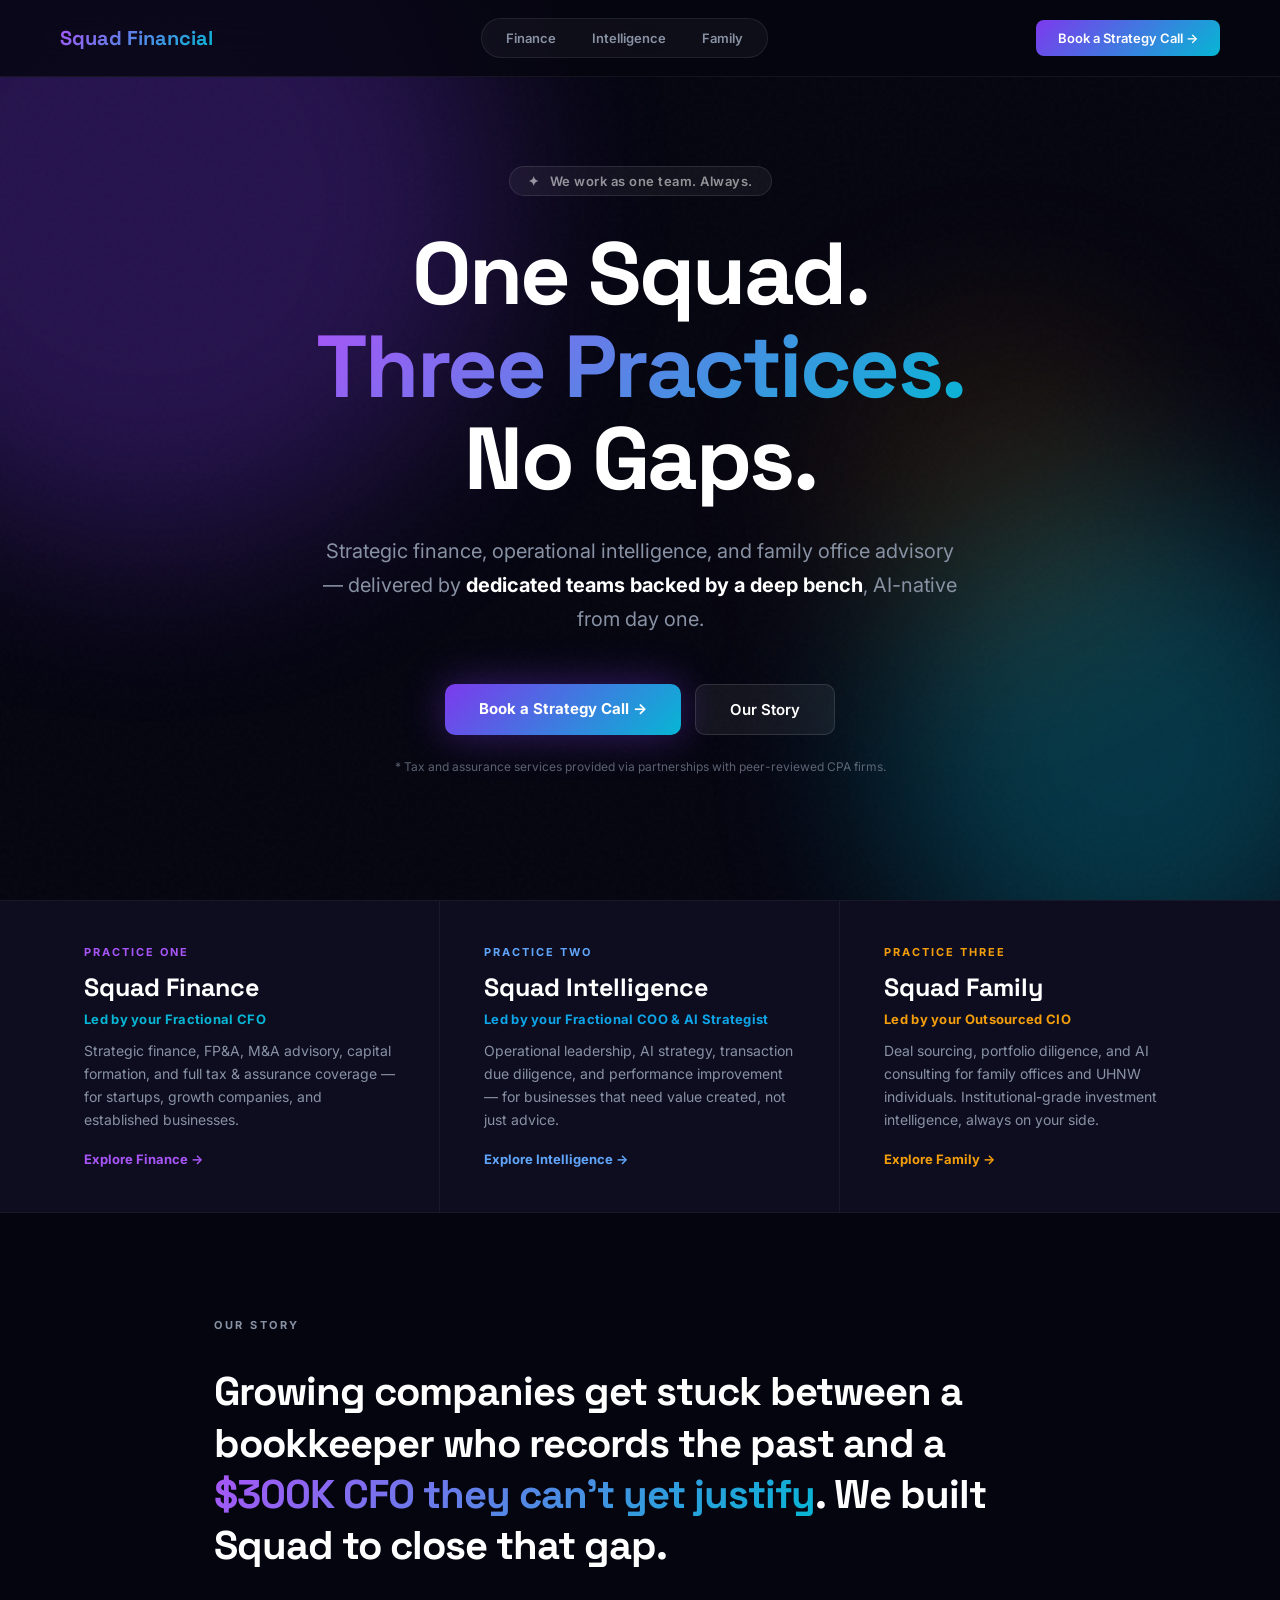
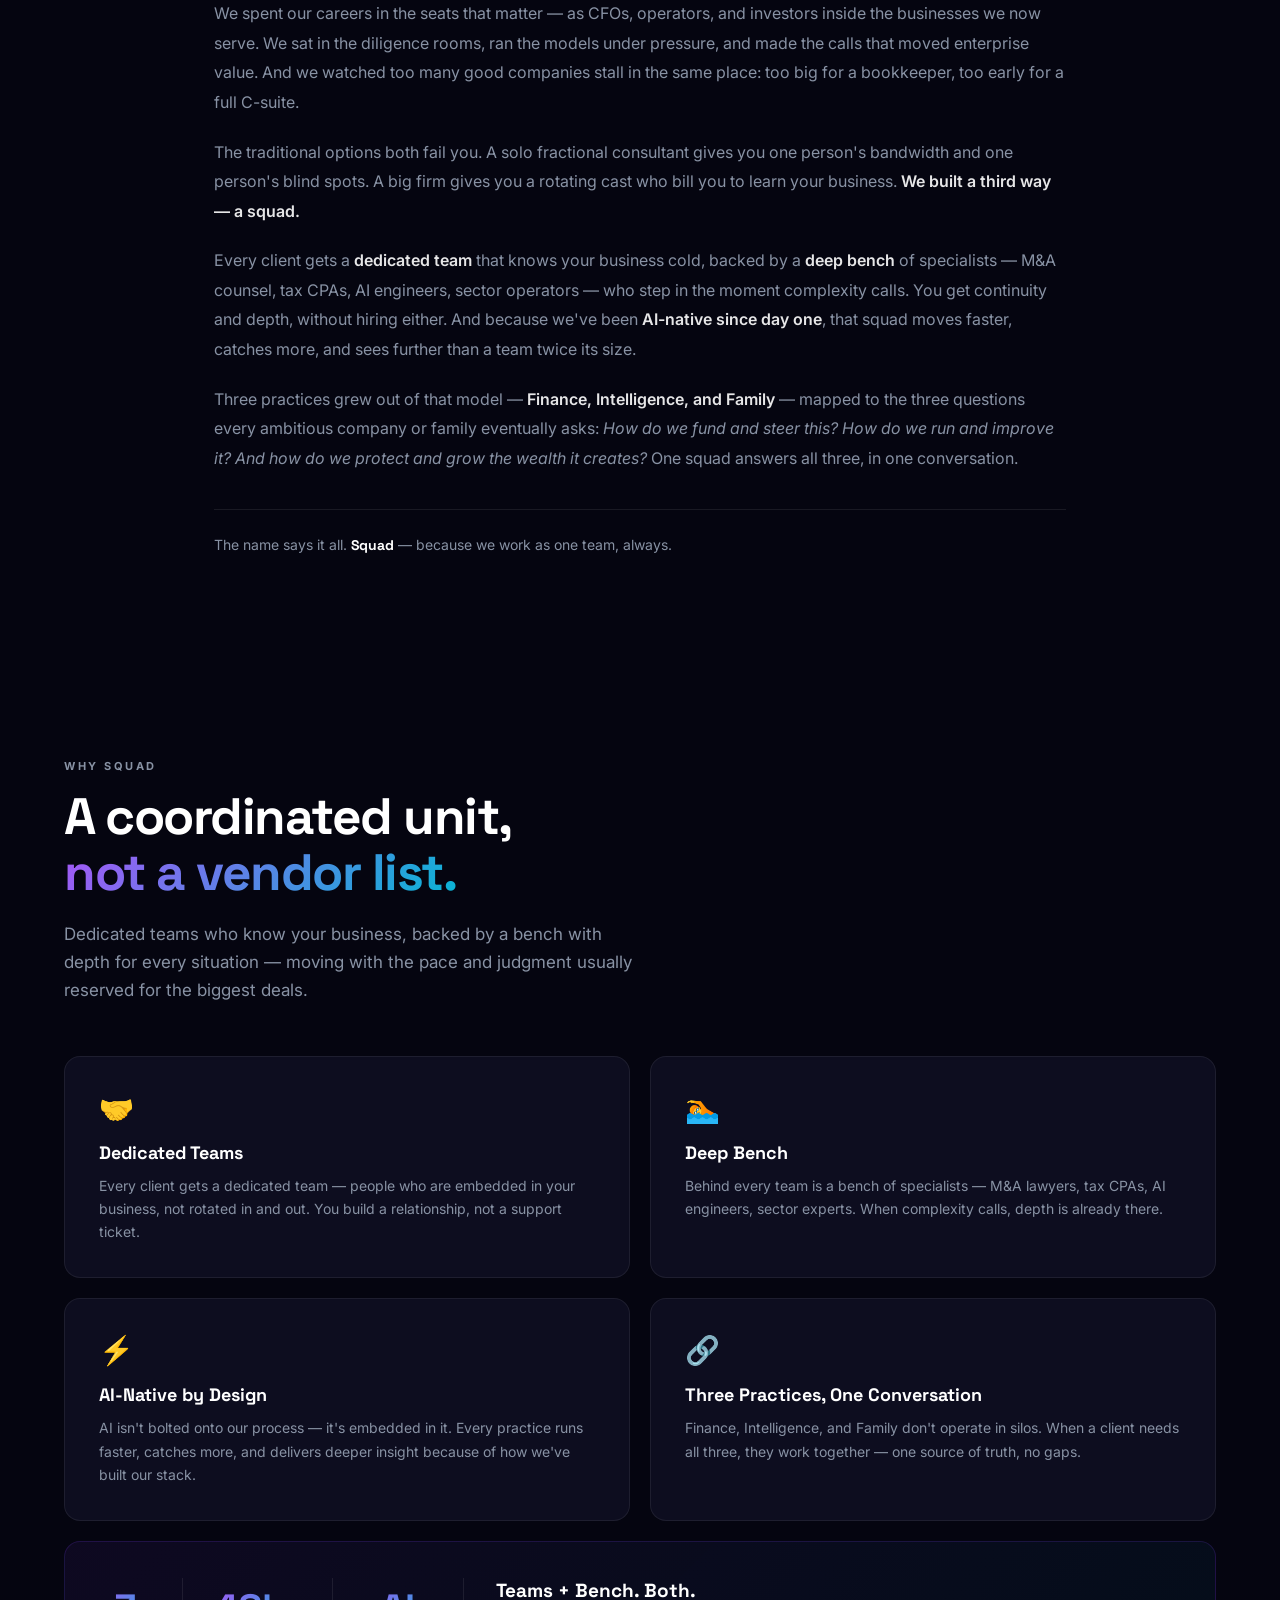
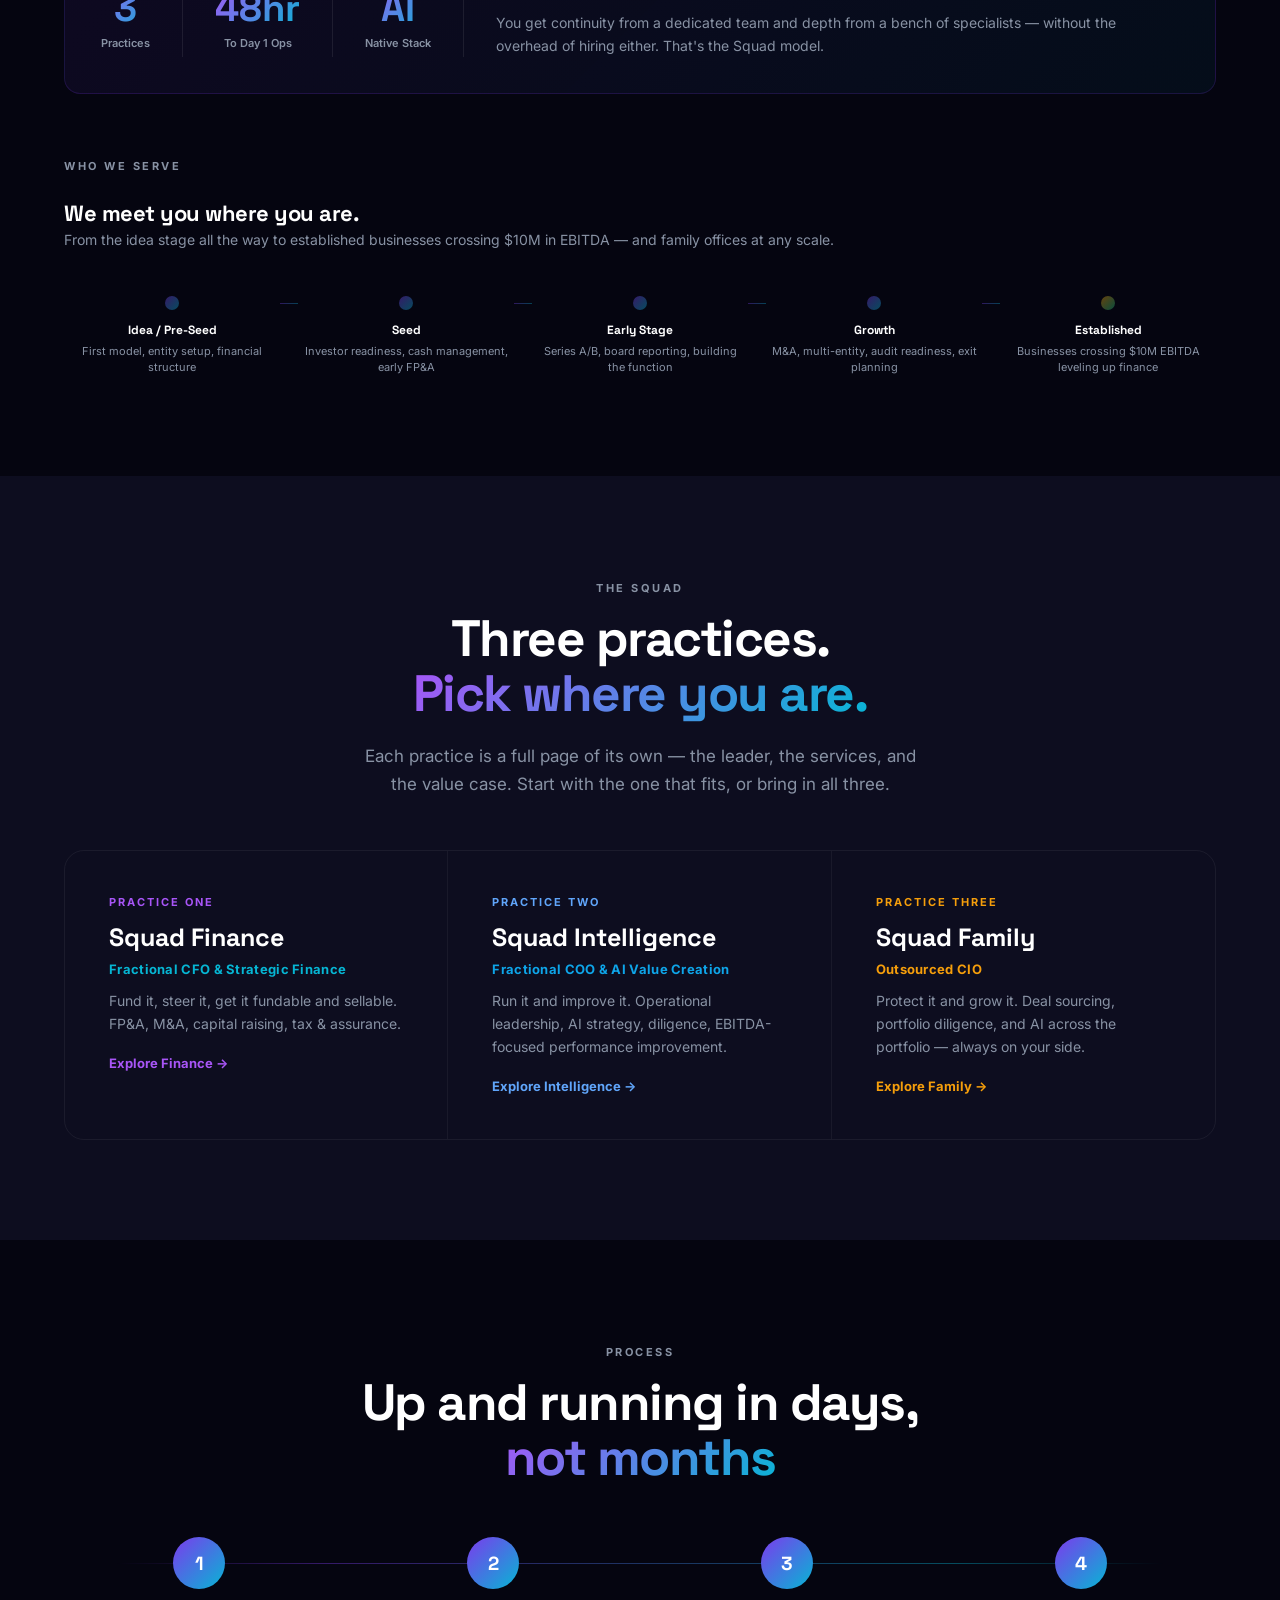
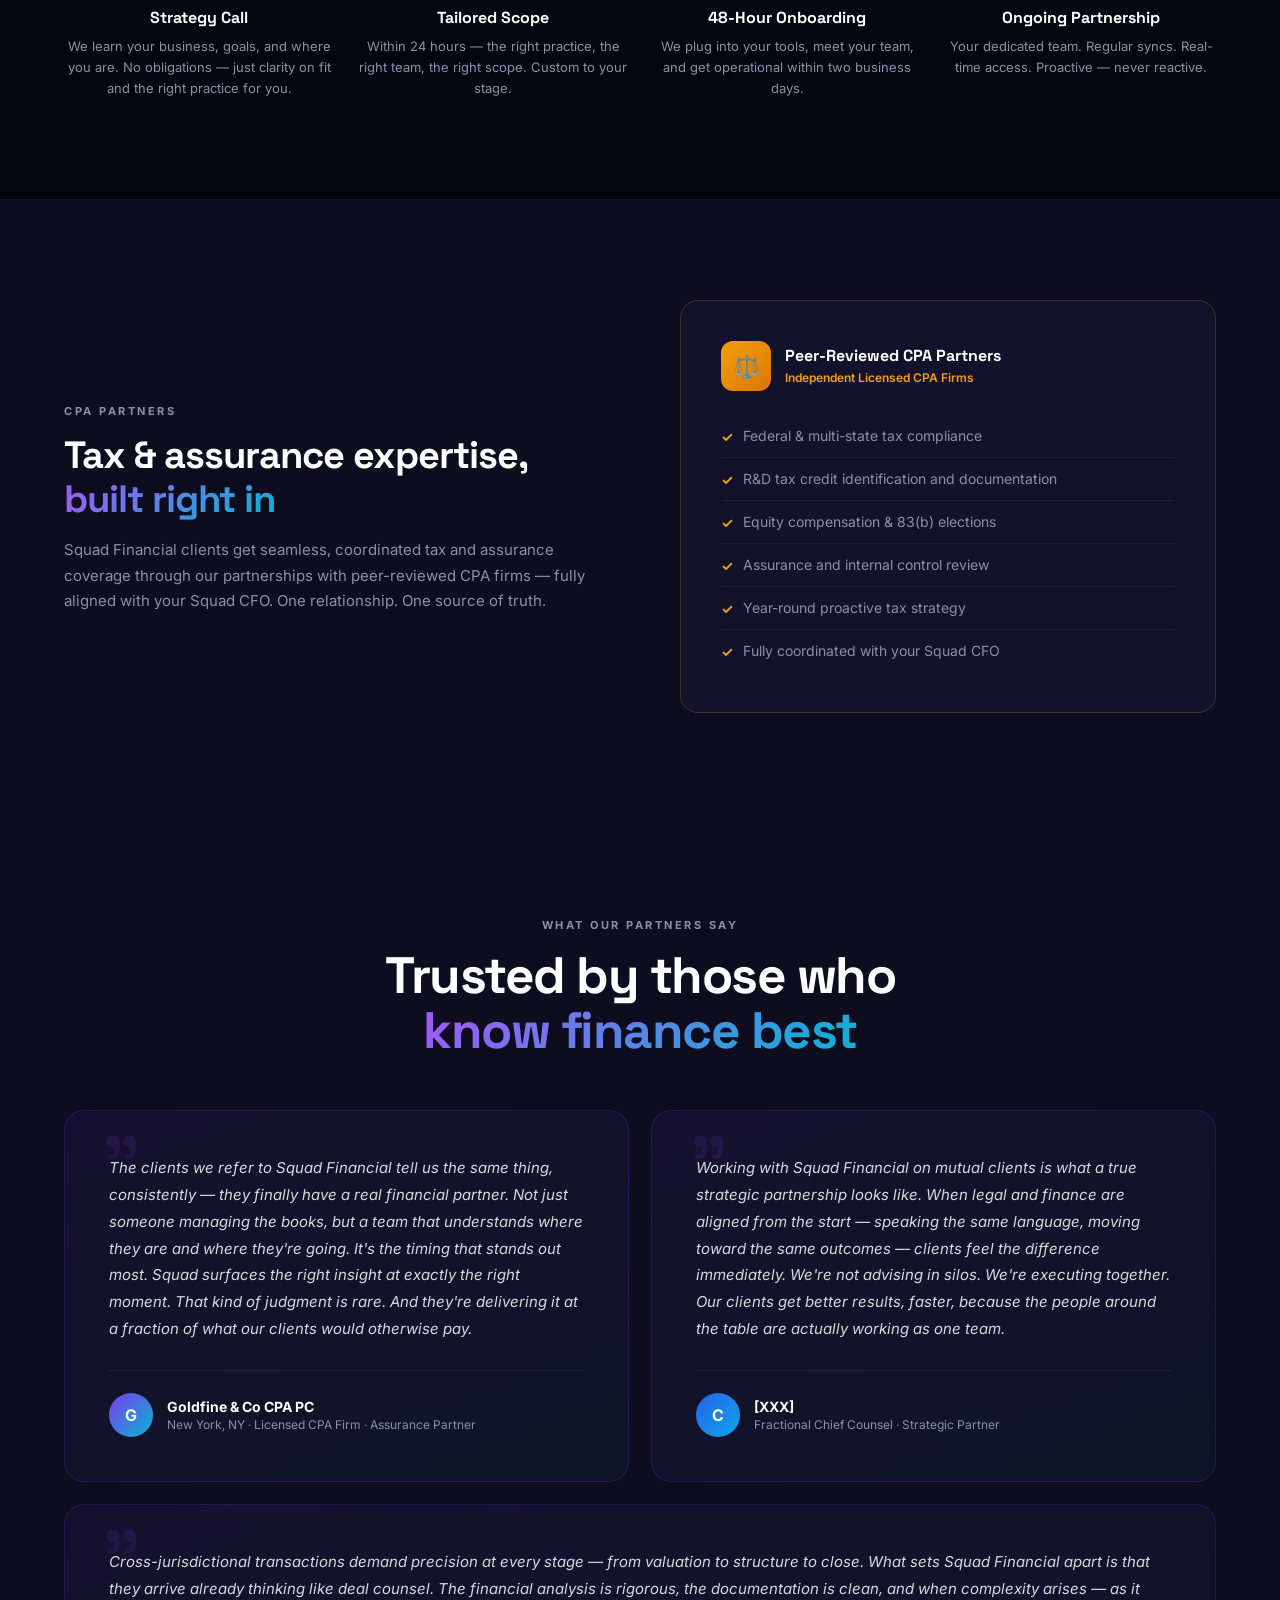
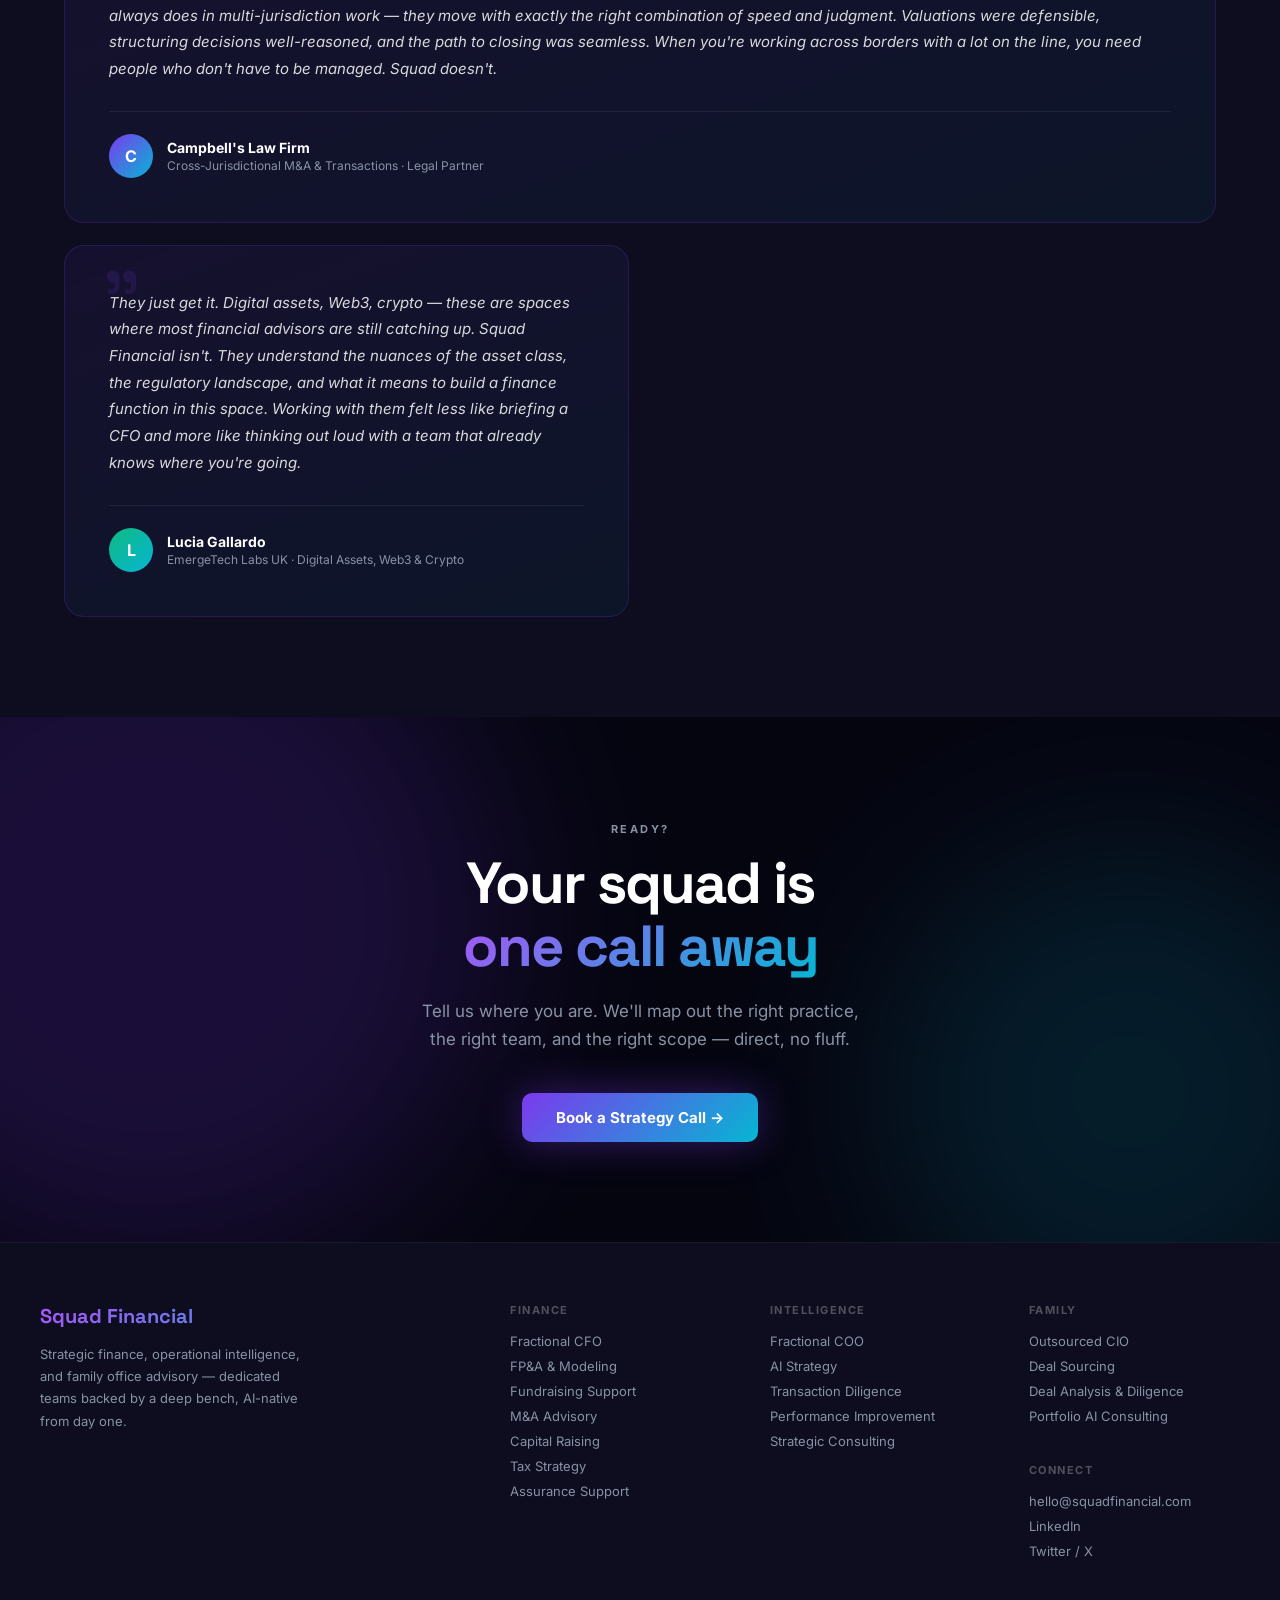
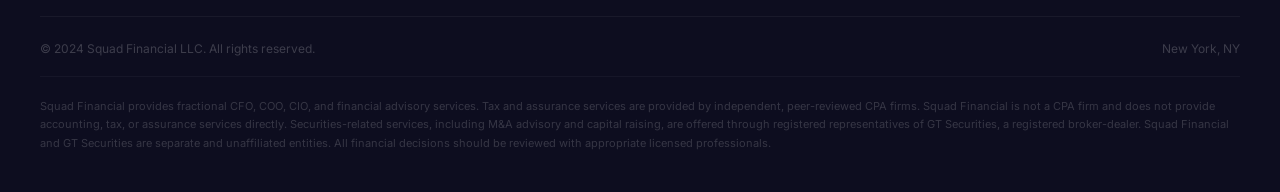
==== commit 2c8c8bd5: "Add files via upload" ====
--- a/index.html
+++ b/index.html
@@ -3,1304 +3,171 @@
 <head>
   <meta charset="UTF-8" />
   <meta name="viewport" content="width=device-width, initial-scale=1.0" />
-  <title>Squad Financial — AI-Native Strategic Finance From Idea to Growth</title>
+  <title>Squad Financial — Strategic Finance, Intelligence & Family Advisory</title>
   <link rel="preconnect" href="https://fonts.googleapis.com" />
   <link rel="preconnect" href="https://fonts.gstatic.com" crossorigin />
   <link href="https://fonts.googleapis.com/css2?family=Inter:wght@400;500;600;700;800;900&family=Space+Grotesk:wght@400;500;600;700&display=swap" rel="stylesheet" />
-  <style>
-    *, *::before, *::after { box-sizing: border-box; margin: 0; padding: 0; }
-
-    :root {
-      --purple: #7C3AED;
-      --purple-light: #A855F7;
-      --cyan: #06B6D4;
-      --green: #10B981;
-      --amber: #F59E0B;
-      --dark: #050510;
-      --dark-2: #0D0D1F;
-      --dark-3: #12122A;
-      --gray: #8892A4;
-      --light: #F0F2FF;
-      --white: #FFFFFF;
-      --grad: linear-gradient(135deg, #7C3AED 0%, #06B6D4 100%);
-      --grad-text: linear-gradient(135deg, #A855F7 0%, #06B6D4 100%);
-    }
-
-    html { scroll-behavior: smooth; }
-
-    body {
-      font-family: 'Inter', sans-serif;
-      background: var(--dark);
-      color: var(--white);
-      overflow-x: hidden;
-    }
-
-    /* ─── NOISE TEXTURE OVERLAY ─── */
-    body::before {
-      content: '';
-      position: fixed;
-      inset: 0;
-      background-image: url("data:image/svg+xml,%3Csvg viewBox='0 0 256 256' xmlns='http://www.w3.org/2000/svg'%3E%3Cfilter id='noise'%3E%3CfeTurbulence type='fractalNoise' baseFrequency='0.9' numOctaves='4' stitchTiles='stitch'/%3E%3C/filter%3E%3Crect width='100%25' height='100%25' filter='url(%23noise)' opacity='0.03'/%3E%3C/svg%3E");
-      pointer-events: none;
-      z-index: 0;
-    }
-
-    /* ─── NAV ─── */
-    nav {
-      position: fixed;
-      top: 0; left: 0; right: 0;
-      z-index: 100;
-      display: flex;
-      align-items: center;
-      justify-content: space-between;
-      padding: 20px 60px;
-      background: rgba(5, 5, 16, 0.7);
-      backdrop-filter: blur(20px);
-      border-bottom: 1px solid rgba(124, 58, 237, 0.15);
-    }
-
-    .nav-logo {
-      font-family: 'Space Grotesk', sans-serif;
-      font-size: 22px;
-      font-weight: 700;
-      background: var(--grad-text);
-      -webkit-background-clip: text;
-      -webkit-text-fill-color: transparent;
-      background-clip: text;
-      letter-spacing: -0.5px;
-    }
-
-    .nav-links {
-      display: flex;
-      gap: 36px;
-      list-style: none;
-    }
-
-    .nav-links a {
-      color: var(--gray);
-      text-decoration: none;
-      font-size: 14px;
-      font-weight: 500;
-      transition: color 0.2s;
-    }
-
-    .nav-links a:hover { color: var(--white); }
-
-    .nav-cta {
-      background: var(--grad);
-      color: white;
-      border: none;
-      padding: 10px 24px;
-      border-radius: 8px;
-      font-size: 14px;
-      font-weight: 600;
-      cursor: pointer;
-      text-decoration: none;
-      transition: opacity 0.2s, transform 0.2s;
-    }
-    .nav-cta:hover { opacity: 0.85; transform: translateY(-1px); }
-
-    /* ─── HERO ─── */
-    .hero {
-      position: relative;
-      min-height: 100vh;
-      display: flex;
-      align-items: center;
-      justify-content: center;
-      text-align: center;
-      padding: 120px 24px 80px;
-      overflow: hidden;
-    }
-
-    /* Gradient orbs */
-    .orb {
-      position: absolute;
-      border-radius: 50%;
-      filter: blur(80px);
-      opacity: 0.35;
-      pointer-events: none;
-    }
-    .orb-1 { width: 600px; height: 600px; background: var(--purple); top: -100px; left: -150px; }
-    .orb-2 { width: 500px; height: 500px; background: var(--cyan); bottom: -100px; right: -100px; }
-    .orb-3 { width: 300px; height: 300px; background: var(--green); top: 40%; left: 50%; transform: translate(-50%,-50%); opacity: 0.15; }
-
-    .hero-badge {
-      display: inline-flex;
-      align-items: center;
-      gap: 8px;
-      background: rgba(124, 58, 237, 0.15);
-      border: 1px solid rgba(124, 58, 237, 0.4);
-      border-radius: 100px;
-      padding: 6px 16px;
-      font-size: 13px;
-      font-weight: 600;
-      color: var(--purple-light);
-      margin-bottom: 28px;
-      letter-spacing: 0.5px;
-    }
-
-    .hero-badge span { font-size: 16px; }
-
-    .hero-content {
-      position: relative;
-      z-index: 1;
-      max-width: 900px;
-    }
-
-    h1 {
-      font-family: 'Space Grotesk', sans-serif;
-      font-size: clamp(44px, 7vw, 80px);
-      font-weight: 700;
-      line-height: 1.08;
-      letter-spacing: -2px;
-      margin-bottom: 28px;
-    }
-
-    .grad-text {
-      background: var(--grad-text);
-      -webkit-background-clip: text;
-      -webkit-text-fill-color: transparent;
-      background-clip: text;
-    }
-
-    .hero-sub {
-      font-size: clamp(17px, 2.5vw, 21px);
-      color: var(--gray);
-      line-height: 1.65;
-      max-width: 680px;
-      margin: 0 auto 44px;
-    }
-
-    .hero-sub strong { color: var(--white); }
-
-    .hero-actions {
-      display: flex;
-      gap: 16px;
-      justify-content: center;
-      flex-wrap: wrap;
-    }
-
-    .btn-primary {
-      background: var(--grad);
-      color: white;
-      border: none;
-      padding: 16px 36px;
-      border-radius: 10px;
-      font-size: 16px;
-      font-weight: 700;
-      cursor: pointer;
-      text-decoration: none;
-      transition: opacity 0.2s, transform 0.2s, box-shadow 0.2s;
-      box-shadow: 0 0 40px rgba(124, 58, 237, 0.4);
-    }
-    .btn-primary:hover { opacity: 0.9; transform: translateY(-2px); box-shadow: 0 8px 60px rgba(124, 58, 237, 0.55); }
-
-    .btn-secondary {
-      background: rgba(255,255,255,0.06);
-      color: white;
-      border: 1px solid rgba(255,255,255,0.12);
-      padding: 16px 36px;
-      border-radius: 10px;
-      font-size: 16px;
-      font-weight: 600;
-      cursor: pointer;
-      text-decoration: none;
-      transition: background 0.2s, transform 0.2s;
-    }
-    .btn-secondary:hover { background: rgba(255,255,255,0.1); transform: translateY(-2px); }
-
-    .hero-stats {
-      display: flex;
-      gap: 48px;
-      justify-content: center;
-      margin-top: 72px;
-      flex-wrap: wrap;
-    }
-
-    .stat {
-      text-align: center;
-    }
-    .stat-num {
-      font-family: 'Space Grotesk', sans-serif;
-      font-size: 36px;
-      font-weight: 700;
-      background: var(--grad-text);
-      -webkit-background-clip: text;
-      -webkit-text-fill-color: transparent;
-      background-clip: text;
-    }
-    .stat-label { color: var(--gray); font-size: 13px; margin-top: 4px; font-weight: 500; }
-
-    /* ─── SECTION COMMON ─── */
-    section { position: relative; z-index: 1; }
-
-    .section-inner {
-      max-width: 1200px;
-      margin: 0 auto;
-      padding: 100px 24px;
-    }
-
-    .section-label {
-      display: inline-block;
-      font-size: 12px;
-      font-weight: 700;
-      letter-spacing: 2px;
-      text-transform: uppercase;
-      background: var(--grad-text);
-      -webkit-background-clip: text;
-      -webkit-text-fill-color: transparent;
-      background-clip: text;
-      margin-bottom: 16px;
-    }
-
-    .section-title {
-      font-family: 'Space Grotesk', sans-serif;
-      font-size: clamp(32px, 4vw, 48px);
-      font-weight: 700;
-      letter-spacing: -1.5px;
-      line-height: 1.1;
-      margin-bottom: 20px;
-    }
-
-    .section-sub {
-      color: var(--gray);
-      font-size: 18px;
-      line-height: 1.65;
-      max-width: 600px;
-    }
-
-
-    /* ─── JOURNEY BAR ─── */
-    .journey-bar {
-      display: flex;
-      align-items: flex-start;
-      margin: 48px 0 60px;
-      gap: 0;
-    }
-
-    .journey-stage {
-      flex: 1;
-      text-align: center;
-      position: relative;
-    }
-
-    .journey-dot {
-      width: 16px; height: 16px;
-      border-radius: 50%;
-      background: var(--grad);
-      margin: 0 auto 12px;
-      position: relative;
-      z-index: 1;
-      opacity: 0.4;
-      transition: opacity 0.3s, transform 0.3s;
-    }
-
-    .journey-dot.active,
-    .journey-stage:hover .journey-dot { opacity: 1; transform: scale(1.3); }
-
-    .journey-dot.smb {
-      background: linear-gradient(135deg, #F59E0B, #10B981);
-      opacity: 0.6;
-    }
-    .journey-stage:hover .journey-dot.smb { opacity: 1; }
-
-    .journey-line {
-      flex: 0 0 24px;
-      height: 1px;
-      background: linear-gradient(90deg, rgba(124,58,237,0.4), rgba(6,182,212,0.4));
-      margin-top: 8px;
-      align-self: flex-start;
-    }
-
-    .journey-stage-label {
-      font-family: 'Space Grotesk', sans-serif;
-      font-size: 13px;
-      font-weight: 700;
-      color: var(--white);
-      margin-bottom: 6px;
-    }
-
-    .journey-stage-sub {
-      font-size: 12px;
-      color: var(--gray);
-      line-height: 1.5;
-      padding: 0 4px;
-    }
-
-    @media (max-width: 900px) {
-      .journey-bar { flex-direction: column; gap: 20px; }
-      .journey-line { width: 1px; height: 20px; flex: 0 0 20px; margin: 0 auto; background: linear-gradient(180deg, rgba(124,58,237,0.4), rgba(6,182,212,0.4)); }
-      .journey-stage { text-align: left; display: flex; align-items: flex-start; gap: 16px; }
-      .journey-dot { flex-shrink: 0; margin: 3px 0 0; }
-    }
-
-    /* ─── WHY SQUAD ─── */
-    .why-grid {
-      display: grid;
-      grid-template-columns: 1fr 1fr;
-      gap: 24px;
-      margin-top: 60px;
-    }
-
-    .why-card {
-      background: var(--dark-2);
-      border: 1px solid rgba(255,255,255,0.07);
-      border-radius: 16px;
-      padding: 36px;
-      transition: border-color 0.3s, transform 0.3s;
-    }
-    .why-card:hover { border-color: rgba(124, 58, 237, 0.4); transform: translateY(-4px); }
-
-    .why-card.wide { grid-column: span 2; }
-
-    .why-icon {
-      width: 52px; height: 52px;
-      border-radius: 12px;
-      background: rgba(124, 58, 237, 0.15);
-      display: flex; align-items: center; justify-content: center;
-      font-size: 24px;
-      margin-bottom: 20px;
-    }
-
-    .why-card h3 {
-      font-family: 'Space Grotesk', sans-serif;
-      font-size: 20px;
-      font-weight: 700;
-      margin-bottom: 10px;
-    }
-
-    .why-card p { color: var(--gray); line-height: 1.65; font-size: 15px; }
-
-    /* ─── SERVICES ─── */
-    .services-section { background: var(--dark-2); }
-
-    .services-grid {
-      display: grid;
-      grid-template-columns: repeat(2, 1fr);
-      gap: 24px;
-      margin-top: 60px;
-    }
-
-    .service-card {
-      background: var(--dark-3);
-      border: 1px solid rgba(255,255,255,0.07);
-      border-radius: 20px;
-      padding: 40px;
-      position: relative;
-      overflow: hidden;
-      transition: border-color 0.3s, transform 0.3s;
-    }
-    .service-card:hover { border-color: rgba(6, 182, 212, 0.4); transform: translateY(-4px); }
-
-    .service-card::before {
-      content: '';
-      position: absolute;
-      top: 0; left: 0; right: 0;
-      height: 3px;
-      background: var(--grad);
-      opacity: 0;
-      transition: opacity 0.3s;
-    }
-    .service-card:hover::before { opacity: 1; }
-
-    .service-icon {
-      font-size: 36px;
-      margin-bottom: 20px;
-      display: block;
-    }
-
-    .service-card h3 {
-      font-family: 'Space Grotesk', sans-serif;
-      font-size: 22px;
-      font-weight: 700;
-      margin-bottom: 12px;
-    }
-
-    .service-card p { color: var(--gray); line-height: 1.65; font-size: 15px; margin-bottom: 24px; }
-
-    .service-tags {
-      display: flex;
-      gap: 8px;
-      flex-wrap: wrap;
-    }
-
-    .tag {
-      background: rgba(124, 58, 237, 0.12);
-      border: 1px solid rgba(124, 58, 237, 0.25);
-      color: var(--purple-light);
-      padding: 4px 12px;
-      border-radius: 100px;
-      font-size: 12px;
-      font-weight: 600;
-    }
-
-    .tag.cyan { background: rgba(6,182,212,0.1); border-color: rgba(6,182,212,0.25); color: var(--cyan); }
-    .tag.green { background: rgba(16,185,129,0.1); border-color: rgba(16,185,129,0.25); color: var(--green); }
-    .tag.amber { background: rgba(245,158,11,0.1); border-color: rgba(245,158,11,0.25); color: var(--amber); }
-
-    /* Partner badge on service card */
-    .partner-badge {
-      position: absolute;
-      top: 20px; right: 20px;
-      background: rgba(245,158,11,0.12);
-      border: 1px solid rgba(245,158,11,0.3);
-      border-radius: 8px;
-      padding: 4px 10px;
-      font-size: 11px;
-      font-weight: 700;
-      color: var(--amber);
-      letter-spacing: 0.5px;
-    }
-
-    /* ─── PARTNER SECTION ─── */
-    .partner-section {
-      background: linear-gradient(135deg, rgba(124,58,237,0.12) 0%, rgba(6,182,212,0.08) 100%);
-      border-top: 1px solid rgba(124,58,237,0.2);
-      border-bottom: 1px solid rgba(6,182,212,0.2);
-    }
-
-    .partner-inner {
-      display: grid;
-      grid-template-columns: 1fr 1fr;
-      gap: 80px;
-      align-items: center;
-    }
-
-    .partner-text h2 {
-      font-family: 'Space Grotesk', sans-serif;
-      font-size: clamp(28px, 3vw, 40px);
-      font-weight: 700;
-      letter-spacing: -1px;
-      line-height: 1.15;
-      margin-bottom: 20px;
-    }
-
-    .partner-text p { color: var(--gray); line-height: 1.7; font-size: 16px; margin-bottom: 20px; }
-
-    .partner-link {
-      color: var(--cyan);
-      text-decoration: none;
-      font-weight: 600;
-      font-size: 15px;
-      display: inline-flex;
-      align-items: center;
-      gap: 6px;
-      transition: gap 0.2s;
-    }
-    .partner-link:hover { gap: 10px; }
-
-    .partner-card {
-      background: var(--dark-2);
-      border: 1px solid rgba(245,158,11,0.25);
-      border-radius: 20px;
-      padding: 44px;
-      position: relative;
-    }
-
-    .partner-card::before {
-      content: '';
-      position: absolute;
-      inset: -1px;
-      border-radius: 20px;
-      background: linear-gradient(135deg, rgba(245,158,11,0.3), transparent 60%);
-      z-index: -1;
-    }
-
-    .partner-logo-area {
-      display: flex;
-      align-items: center;
-      gap: 16px;
-      margin-bottom: 28px;
-    }
-
-    .partner-logo-icon {
-      width: 56px; height: 56px;
-      border-radius: 12px;
-      background: linear-gradient(135deg, #F59E0B, #D97706);
-      display: flex; align-items: center; justify-content: center;
-      font-size: 24px;
-    }
-
-    .partner-logo-text h4 {
-      font-family: 'Space Grotesk', sans-serif;
-      font-size: 18px;
-      font-weight: 700;
-      color: var(--white);
-    }
-
-    .partner-logo-text span {
-      font-size: 13px;
-      color: var(--amber);
-      font-weight: 600;
-    }
-
-    .partner-features { list-style: none; }
-    .partner-features li {
-      display: flex;
-      align-items: flex-start;
-      gap: 12px;
-      padding: 12px 0;
-      border-bottom: 1px solid rgba(255,255,255,0.05);
-      color: var(--gray);
-      font-size: 15px;
-      line-height: 1.5;
-    }
-    .partner-features li:last-child { border-bottom: none; }
-    .partner-features li::before {
-      content: '✓';
-      color: var(--amber);
-      font-weight: 700;
-      flex-shrink: 0;
-      margin-top: 1px;
-    }
-
-    /* ─── HOW IT WORKS ─── */
-    .steps {
-      display: grid;
-      grid-template-columns: repeat(4, 1fr);
-      gap: 24px;
-      margin-top: 60px;
-      position: relative;
-    }
-
-    .steps::before {
-      content: '';
-      position: absolute;
-      top: 28px; left: 60px; right: 60px;
-      height: 1px;
-      background: linear-gradient(90deg, transparent, rgba(124,58,237,0.4) 20%, rgba(6,182,212,0.4) 80%, transparent);
-    }
-
-    .step {
-      text-align: center;
-      position: relative;
-    }
-
-    .step-num {
-      width: 56px; height: 56px;
-      border-radius: 50%;
-      background: var(--grad);
-      display: flex; align-items: center; justify-content: center;
-      font-family: 'Space Grotesk', sans-serif;
-      font-size: 20px;
-      font-weight: 700;
-      margin: 0 auto 20px;
-      position: relative;
-      z-index: 1;
-    }
-
-    .step h3 {
-      font-family: 'Space Grotesk', sans-serif;
-      font-size: 17px;
-      font-weight: 700;
-      margin-bottom: 8px;
-    }
-
-    .step p { color: var(--gray); font-size: 14px; line-height: 1.6; }
-
-    /* ─── PRICING ─── */
-    .pricing-section { background: var(--dark-2); }
-
-    .pricing-note {
-      color: var(--gray);
-      font-size: 15px;
-      margin-top: 12px;
-    }
-
-    .pricing-grid {
-      display: grid;
-      grid-template-columns: repeat(3, 1fr);
-      gap: 24px;
-      margin-top: 60px;
-      align-items: start;
-    }
-
-    .pricing-card {
-      background: var(--dark-3);
-      border: 1px solid rgba(255,255,255,0.08);
-      border-radius: 20px;
-      padding: 40px;
-      transition: transform 0.3s;
-    }
-    .pricing-card:hover { transform: translateY(-6px); }
-
-    .pricing-card.featured {
-      background: linear-gradient(160deg, #130D2E 0%, #0A1A2E 100%);
-      border: 1px solid rgba(124, 58, 237, 0.5);
-      box-shadow: 0 0 60px rgba(124, 58, 237, 0.2);
-      position: relative;
-    }
-
-    .pricing-popular {
-      position: absolute;
-      top: -14px;
-      left: 50%;
-      transform: translateX(-50%);
-      background: var(--grad);
-      color: white;
-      font-size: 12px;
-      font-weight: 700;
-      padding: 4px 18px;
-      border-radius: 100px;
-      letter-spacing: 0.5px;
-      white-space: nowrap;
-    }
-
-    .pricing-tier {
-      font-size: 13px;
-      font-weight: 700;
-      letter-spacing: 1.5px;
-      text-transform: uppercase;
-      color: var(--gray);
-      margin-bottom: 8px;
-    }
-
-    .pricing-card.featured .pricing-tier { color: var(--purple-light); }
-
-    .pricing-price {
-      font-family: 'Space Grotesk', sans-serif;
-      font-size: 52px;
-      font-weight: 700;
-      letter-spacing: -2px;
-      line-height: 1;
-      margin-bottom: 4px;
-    }
-
-    .pricing-price sup {
-      font-size: 24px;
-      vertical-align: top;
-      margin-top: 12px;
-      display: inline-block;
-    }
-
-    .pricing-period { color: var(--gray); font-size: 14px; margin-bottom: 8px; }
-
-    .pricing-desc {
-      color: var(--gray);
-      font-size: 14px;
-      line-height: 1.6;
-      padding: 16px 0;
-      border-top: 1px solid rgba(255,255,255,0.06);
-      border-bottom: 1px solid rgba(255,255,255,0.06);
-      margin: 16px 0;
-    }
-
-    .pricing-features { list-style: none; margin-bottom: 32px; }
-    .pricing-features li {
-      display: flex;
-      align-items: flex-start;
-      gap: 10px;
-      font-size: 14px;
-      color: var(--gray);
-      padding: 7px 0;
-    }
-
-    .pricing-features li .check {
-      width: 18px; height: 18px;
-      border-radius: 50%;
-      background: rgba(16,185,129,0.15);
-      display: flex; align-items: center; justify-content: center;
-      flex-shrink: 0;
-      font-size: 10px;
-      color: var(--green);
-      margin-top: 1px;
-    }
-
-    .pricing-features li.highlighted { color: var(--white); font-weight: 500; }
-
-    .pricing-btn {
-      display: block;
-      width: 100%;
-      padding: 14px;
-      border-radius: 10px;
-      font-size: 15px;
-      font-weight: 700;
-      text-align: center;
-      cursor: pointer;
-      text-decoration: none;
-      transition: opacity 0.2s, transform 0.2s;
-      border: none;
-    }
-
-    .pricing-btn-outline {
-      background: transparent;
-      border: 1px solid rgba(255,255,255,0.15);
-      color: white;
-    }
-    .pricing-btn-outline:hover { background: rgba(255,255,255,0.06); transform: translateY(-1px); }
-
-    .pricing-btn-primary {
-      background: var(--grad);
-      color: white;
-      box-shadow: 0 0 30px rgba(124, 58, 237, 0.35);
-    }
-    .pricing-btn-primary:hover { opacity: 0.9; transform: translateY(-2px); box-shadow: 0 6px 40px rgba(124,58,237,0.5); }
-
-    /* ─── COST COMPARISON ─── */
-    .cost-compare {
-      display: grid;
-      grid-template-columns: 1fr auto 1fr;
-      gap: 0;
-      align-items: stretch;
-      margin-top: 56px;
-      margin-bottom: 48px;
-      border-radius: 20px;
-      overflow: hidden;
-      border: 1px solid rgba(255,255,255,0.08);
-    }
-
-    .cost-col {
-      padding: 36px 40px;
-    }
-
-    .cost-col-bad {
-      background: rgba(255,255,255,0.03);
-      border-right: 1px solid rgba(255,255,255,0.06);
-    }
-
-    .cost-col-good {
-      background: linear-gradient(160deg, rgba(124,58,237,0.12) 0%, rgba(6,182,212,0.08) 100%);
-    }
-
-    .cost-col-label {
-      font-family: 'Space Grotesk', sans-serif;
-      font-size: 16px;
-      font-weight: 700;
-      margin-bottom: 24px;
-      padding-bottom: 16px;
-      border-bottom: 1px solid rgba(255,255,255,0.07);
-    }
-
-    .cost-col-bad .cost-col-label { color: rgba(255,255,255,0.5); }
-    .cost-col-good .cost-col-label { color: var(--white); }
-
-    .cost-rows { display: flex; flex-direction: column; gap: 0; }
-
-    .cost-row {
-      display: flex;
-      justify-content: space-between;
-      align-items: center;
-      padding: 11px 0;
-      border-bottom: 1px solid rgba(255,255,255,0.05);
-      font-size: 14px;
-      gap: 16px;
-    }
-
-    .cost-row span:first-child { color: var(--gray); }
-    .cost-bad { color: #F87171; font-weight: 600; text-align: right; }
-    .cost-good { color: var(--green); font-weight: 600; text-align: right; }
-
-    .cost-total-bad,
-    .cost-total-good {
-      border-bottom: none;
-      margin-top: 8px;
-      padding-top: 16px;
-      border-top: 1px solid rgba(255,255,255,0.1);
-      font-weight: 700;
-      font-size: 15px;
-    }
-
-    .cost-total-bad span:first-child,
-    .cost-total-good span:first-child { color: var(--white); }
-    .cost-total-bad span:last-child { color: #F87171; font-size: 16px; }
-    .cost-total-good span:last-child { color: var(--green); font-size: 16px; }
-
-    .cost-vs {
-      background: var(--dark-3);
-      display: flex;
-      align-items: center;
-      justify-content: center;
-      padding: 0 20px;
-      font-family: 'Space Grotesk', sans-serif;
-      font-size: 14px;
-      font-weight: 700;
-      color: var(--gray);
-      letter-spacing: 2px;
-      border-left: 1px solid rgba(255,255,255,0.06);
-      border-right: 1px solid rgba(255,255,255,0.06);
-      writing-mode: vertical-rl;
-    }
-
-    @media (max-width: 900px) {
-      .cost-compare {
-        grid-template-columns: 1fr;
-        grid-template-rows: auto auto auto;
-      }
-      .cost-vs {
-        writing-mode: horizontal-tb;
-        padding: 16px;
-        border-left: none;
-        border-right: none;
-        border-top: 1px solid rgba(255,255,255,0.06);
-        border-bottom: 1px solid rgba(255,255,255,0.06);
-      }
-      .cost-col-bad { border-right: none; }
-    }
-
-    .pricing-addon {
-      margin-top: 48px;
-      background: rgba(245,158,11,0.06);
-      border: 1px solid rgba(245,158,11,0.2);
-      border-radius: 16px;
-      padding: 28px 36px;
-      display: flex;
-      align-items: center;
-      justify-content: space-between;
-      flex-wrap: wrap;
-      gap: 20px;
-    }
-
-    .pricing-addon h4 {
-      font-family: 'Space Grotesk', sans-serif;
-      font-size: 18px;
-      font-weight: 700;
-      margin-bottom: 6px;
-    }
-
-    .pricing-addon p { color: var(--gray); font-size: 14px; }
-
-    .pricing-addon a {
-      background: rgba(245,158,11,0.15);
-      border: 1px solid rgba(245,158,11,0.35);
-      color: var(--amber);
-      padding: 10px 24px;
-      border-radius: 8px;
-      font-size: 14px;
-      font-weight: 700;
-      text-decoration: none;
-      white-space: nowrap;
-      transition: background 0.2s;
-    }
-    .pricing-addon a:hover { background: rgba(245,158,11,0.25); }
-
-    /* ─── TESTIMONIALS ─── */
-    .testimonials-grid {
-      display: grid;
-      grid-template-columns: repeat(3, 1fr);
-      gap: 24px;
-      margin-top: 60px;
-    }
-
-    .testimonial {
-      background: var(--dark-2);
-      border: 1px solid rgba(255,255,255,0.07);
-      border-radius: 16px;
-      padding: 32px;
-      transition: border-color 0.3s;
-    }
-    .testimonial:hover { border-color: rgba(124,58,237,0.3); }
-
-    .testimonial-stars { color: var(--amber); font-size: 14px; margin-bottom: 16px; letter-spacing: 2px; }
-    .testimonial-text { color: rgba(255,255,255,0.8); font-size: 15px; line-height: 1.7; margin-bottom: 24px; font-style: italic; }
-    .testimonial-author { display: flex; align-items: center; gap: 12px; }
-    .testimonial-avatar {
-      width: 40px; height: 40px; border-radius: 50%;
-      background: var(--grad);
-      display: flex; align-items: center; justify-content: center;
-      font-weight: 700; font-size: 15px;
-    }
-    .testimonial-name { font-weight: 700; font-size: 14px; }
-    .testimonial-role { color: var(--gray); font-size: 12px; }
-
-    /* ─── TESTIMONIALS DUO ─── */
-    .testimonials-duo {
-      display: grid;
-      grid-template-columns: 1fr 1fr;
-      gap: 28px;
-      margin-top: 56px;
-    }
-
-    @media (max-width: 900px) {
-      .testimonials-duo { grid-template-columns: 1fr; }
-    }
-
-    /* ─── FEATURED TESTIMONIAL ─── */
-    .featured-testimonial {
-      background: linear-gradient(160deg, rgba(124,58,237,0.1) 0%, rgba(6,182,212,0.06) 100%);
-      border: 1px solid rgba(124,58,237,0.25);
-      border-radius: 24px;
-      padding: 56px 48px;
-      position: relative;
-    }
-
-    .featured-quote-mark {
-      font-family: 'Space Grotesk', sans-serif;
-      font-size: 120px;
-      line-height: 0.6;
-      color: rgba(124,58,237,0.2);
-      position: absolute;
-      top: 40px;
-      left: 48px;
-      pointer-events: none;
-    }
-
-    .featured-quote-text {
-      font-size: 18px;
-      line-height: 1.75;
-      color: rgba(255,255,255,0.88);
-      font-style: italic;
-      margin-bottom: 36px;
-      position: relative;
-      z-index: 1;
-    }
-
-    .featured-testimonial-author {
-      display: flex;
-      align-items: center;
-      gap: 16px;
-      border-top: 1px solid rgba(255,255,255,0.08);
-      padding-top: 28px;
-    }
-
-    @media (max-width: 700px) {
-      .featured-testimonial { padding: 36px 28px; }
-      .featured-quote-mark { font-size: 80px; top: 24px; left: 24px; }
-      .featured-quote-text { font-size: 16px; }
-    }
-
-    /* ─── CTA ─── */
-    .cta-section {
-      background: var(--dark);
-      position: relative;
-      overflow: hidden;
-    }
-
-    .cta-inner {
-      text-align: center;
-      position: relative;
-      z-index: 1;
-    }
-
-    .cta-section .orb-1 { opacity: 0.25; }
-    .cta-section .orb-2 { opacity: 0.2; }
-
-    .cta-inner h2 {
-      font-family: 'Space Grotesk', sans-serif;
-      font-size: clamp(36px, 5vw, 60px);
-      font-weight: 700;
-      letter-spacing: -2px;
-      line-height: 1.1;
-      margin-bottom: 20px;
-    }
-
-    .cta-inner p {
-      color: var(--gray);
-      font-size: 18px;
-      max-width: 520px;
-      margin: 0 auto 44px;
-      line-height: 1.65;
-    }
-
-    /* ─── FOOTER ─── */
-    footer {
-      background: var(--dark-2);
-      border-top: 1px solid rgba(255,255,255,0.06);
-      padding: 60px 24px 40px;
-    }
-
-    .footer-inner {
-      max-width: 1200px;
-      margin: 0 auto;
-    }
-
-    .footer-top {
-      display: grid;
-      grid-template-columns: 2fr 1fr 1fr 1fr;
-      gap: 60px;
-      margin-bottom: 60px;
-    }
-
-    .footer-brand h3 {
-      font-family: 'Space Grotesk', sans-serif;
-      font-size: 22px;
-      font-weight: 700;
-      background: var(--grad-text);
-      -webkit-background-clip: text;
-      -webkit-text-fill-color: transparent;
-      background-clip: text;
-      margin-bottom: 16px;
-    }
-
-    .footer-brand p {
-      color: var(--gray);
-      font-size: 14px;
-      line-height: 1.7;
-      max-width: 280px;
-    }
-
-    .footer-col h4 {
-      font-size: 13px;
-      font-weight: 700;
-      letter-spacing: 1px;
-      text-transform: uppercase;
-      color: rgba(255,255,255,0.4);
-      margin-bottom: 20px;
-    }
-
-    .footer-col a, .footer-col span {
-      display: block;
-      color: var(--gray);
-      text-decoration: none;
-      font-size: 14px;
-      margin-bottom: 12px;
-    }
-    .footer-col a { transition: color 0.2s; cursor: pointer; }
-    .footer-col a:hover { color: var(--white); }
-    .footer-col span { cursor: default; }
-
-    .footer-bottom {
-      border-top: 1px solid rgba(255,255,255,0.06);
-      padding-top: 28px;
-      display: flex;
-      align-items: center;
-      justify-content: space-between;
-      flex-wrap: wrap;
-      gap: 16px;
-    }
-
-    .footer-bottom p { color: rgba(255,255,255,0.25); font-size: 13px; }
-
-    .footer-disclaimer {
-      color: rgba(255,255,255,0.2);
-      font-size: 11px;
-      line-height: 1.6;
-      margin-top: 24px;
-      padding-top: 24px;
-      border-top: 1px solid rgba(255,255,255,0.04);
-    }
-
-    /* ─── RESPONSIVE ─── */
-    @media (max-width: 900px) {
-      nav { padding: 16px 24px; }
-      .nav-links { display: none; }
-
-      .why-grid,
-      .services-grid,
-      .partner-inner,
-      .pricing-grid,
-      .testimonials-grid,
-      .footer-top { grid-template-columns: 1fr; gap: 24px; }
-
-      .why-card.wide { grid-column: span 1; }
-
-      .steps { grid-template-columns: repeat(2, 1fr); }
-      .steps::before { display: none; }
-
-      .pricing-card.featured { margin-top: 0; }
-    }
-
-    @media (max-width: 600px) {
-      .steps { grid-template-columns: 1fr; }
-      .hero-stats { gap: 28px; }
-    }
-
-    /* ─── ANIMATIONS ─── */
-    @keyframes float {
-      0%, 100% { transform: translateY(0); }
-      50% { transform: translateY(-12px); }
-    }
-
-    .floating { animation: float 6s ease-in-out infinite; }
-
-    @keyframes pulse-glow {
-      0%, 100% { box-shadow: 0 0 40px rgba(124, 58, 237, 0.4); }
-      50% { box-shadow: 0 0 70px rgba(124, 58, 237, 0.7); }
-    }
-
-    .pulse-glow { animation: pulse-glow 3s ease-in-out infinite; }
-
-    /* scroll reveal */
-    .reveal { opacity: 0; transform: translateY(30px); transition: opacity 0.7s ease, transform 0.7s ease; }
-    .reveal.visible { opacity: 1; transform: translateY(0); }
-  </style>
+  <link rel="stylesheet" href="styles.css" />
 </head>
 <body>
 
-  <!-- NAV -->
   <nav>
-    <div class="nav-logo">Squad Financial</div>
-    <ul class="nav-links">
-      <li><a href="#services">Services</a></li>
-      <li><a href="#how-it-works">How It Works</a></li>
-      <li><a href="#pricing">Pricing</a></li>
-      <li><a href="#partner">Our Partner</a></li>
-    </ul>
-    <a href="#pricing" class="nav-cta">Get Started →</a>
+    <a href="index.html" class="nav-logo">Squad Financial</a>
+    <div class="nav-practices">
+      <a href="finance.html" class="nav-practice fin">Finance</a>
+      <a href="intelligence.html" class="nav-practice intel">Intelligence</a>
+      <a href="family.html" class="nav-practice fam">Family</a>
+    </div>
+    <a href="mailto:hello@squadfinancial.com" class="nav-cta">Book a Strategy Call →</a>
   </nav>
 
-  <!-- HERO -->
   <section class="hero" id="home">
     <div class="orb orb-1"></div>
     <div class="orb orb-2"></div>
     <div class="orb orb-3"></div>
     <div class="hero-content">
-      <div class="hero-badge"><span>✦</span> From Idea to Growth — We're With You Every Step</div>
-      <h1>Your <span class="grad-text">Finance Squad</span>,<br/>Built to Scale</h1>
-      <p class="hero-sub">
-        Whether you're writing your first business plan or crossing $10M in EBITDA — fractional CFO leadership, FP&amp;A, M&amp;A advisory, and full-stack tax &amp; assurance* in one place. No fragmented vendors. No gaps.
-      </p>
+      <div class="hero-badge">✦ &nbsp; We work as one team. Always.</div>
+      <h1>One Squad.<br/><span class="grad-text-f">Three Practices.</span><br/>No Gaps.</h1>
+      <p class="hero-sub">Strategic finance, operational intelligence, and family office advisory — delivered by <strong>dedicated teams backed by a deep bench</strong>, AI-native from day one.</p>
       <div class="hero-actions">
-        <a href="#pricing" class="btn-primary pulse-glow">See Packages →</a>
-        <a href="#services" class="btn-secondary">Explore Services</a>
-      </div>
-      <p style="margin-top: 24px; font-size: 12px; color: rgba(136,146,164,0.7);">* Tax and assurance services provided via partnerships with peer-reviewed CPA firms.</p>
-    </div>
-  </section>
-
-
-  <!-- WHY SQUAD -->
+        <a href="mailto:hello@squadfinancial.com" class="btn-primary">Book a Strategy Call →</a>
+        <a href="#story" class="btn-ghost">Our Story</a>
+      </div>
+      <p style="margin-top:24px;font-size:12px;color:rgba(136,146,164,0.65);">* Tax and assurance services provided via partnerships with peer-reviewed CPA firms.</p>
+    </div>
+  </section>
+
+  <div class="divisions-bar">
+    <div class="divisions-grid">
+      <a href="finance.html" class="division-entry fin">
+        <span class="division-tag">Practice One</span>
+        <div class="division-name">Squad Finance</div>
+        <div class="division-lead">Led by your Fractional CFO</div>
+        <p class="division-desc">Strategic finance, FP&A, M&A advisory, capital formation, and full tax & assurance coverage — for startups, growth companies, and established businesses.</p>
+        <span class="division-arrow">Explore Finance →</span>
+      </a>
+      <a href="intelligence.html" class="division-entry intel">
+        <span class="division-tag">Practice Two</span>
+        <div class="division-name">Squad Intelligence</div>
+        <div class="division-lead">Led by your Fractional COO & AI Strategist</div>
+        <p class="division-desc">Operational leadership, AI strategy, transaction due diligence, and performance improvement — for businesses that need value created, not just advice.</p>
+        <span class="division-arrow">Explore Intelligence →</span>
+      </a>
+      <a href="family.html" class="division-entry fam">
+        <span class="division-tag">Practice Three</span>
+        <div class="division-name">Squad Family</div>
+        <div class="division-lead">Led by your Outsourced CIO</div>
+        <p class="division-desc">Deal sourcing, portfolio diligence, and AI consulting for family offices and UHNW individuals. Institutional-grade investment intelligence, always on your side.</p>
+        <span class="division-arrow">Explore Family →</span>
+      </a>
+    </div>
+  </div>
+
+  <!-- STORY -->
+  <section id="story" class="story-section div-section-fin">
+    <div class="story-inner reveal">
+      <span class="section-label neutral">Our Story</span>
+      <p class="story-lead">Growing companies get stuck between a bookkeeper who records the past and a <em>$300K CFO they can't yet justify</em>. We built Squad to close that gap.</p>
+      <div class="story-body">
+        <p>We spent our careers in the seats that matter — as CFOs, operators, and investors inside the businesses we now serve. We sat in the diligence rooms, ran the models under pressure, and made the calls that moved enterprise value. And we watched too many good companies stall in the same place: too big for a bookkeeper, too early for a full C-suite.</p>
+        <p>The traditional options both fail you. A solo fractional consultant gives you one person's bandwidth and one person's blind spots. A big firm gives you a rotating cast who bill you to learn your business. <strong>We built a third way — a squad.</strong></p>
+        <p>Every client gets a <strong>dedicated team</strong> that knows your business cold, backed by a <strong>deep bench</strong> of specialists — M&A counsel, tax CPAs, AI engineers, sector operators — who step in the moment complexity calls. You get continuity and depth, without hiring either. And because we've been <strong>AI-native since day one</strong>, that squad moves faster, catches more, and sees further than a team twice its size.</p>
+        <p>Three practices grew out of that model — <strong>Finance, Intelligence, and Family</strong> — mapped to the three questions every ambitious company or family eventually asks: <em>How do we fund and steer this? How do we run and improve it? And how do we protect and grow the wealth it creates?</em> One squad answers all three, in one conversation.</p>
+      </div>
+      <div class="story-signature">The name says it all. <strong>Squad</strong> — because we work as one team, always.</div>
+    </div>
+  </section>
+
   <section id="why">
     <div class="section-inner">
       <div class="reveal">
-        <span class="section-label">Who We Serve</span>
-        <h2 class="section-title">We meet you where you are.<br/><span class="grad-text">And go where you're going.</span></h2>
-        <p class="section-sub">From the idea stage all the way through growth — and for established SMBs ready to level up their finance function. One squad, built to grow with you — from first idea to established business.</p>
-
-        <!-- Journey stages -->
-        <div class="journey-bar">
-          <div class="journey-stage">
-            <div class="journey-dot active"></div>
-            <div class="journey-stage-label">Idea / Pre-Seed</div>
-            <div class="journey-stage-sub">First model, financial structure, entity setup</div>
-          </div>
-          <div class="journey-line"></div>
-          <div class="journey-stage">
-            <div class="journey-dot"></div>
-            <div class="journey-stage-label">Seed</div>
-            <div class="journey-stage-sub">Investor readiness, cash management, early FP&amp;A</div>
-          </div>
-          <div class="journey-line"></div>
-          <div class="journey-stage">
-            <div class="journey-dot"></div>
-            <div class="journey-stage-label">Early Stage</div>
-            <div class="journey-stage-sub">Series A/B, board reporting, hiring the finance function</div>
-          </div>
-          <div class="journey-line"></div>
-          <div class="journey-stage">
-            <div class="journey-dot"></div>
-            <div class="journey-stage-label">Growth</div>
-            <div class="journey-stage-sub">M&amp;A, multi-entity, audit readiness, exit planning</div>
-          </div>
-          <div class="journey-line"></div>
-          <div class="journey-stage">
-            <div class="journey-dot smb"></div>
-            <div class="journey-stage-label">Established Businesses</div>
-            <div class="journey-stage-sub">Businesses crossing $10M in EBITDA, ready for institutional-quality finance</div>
-          </div>
-        </div>
+        <span class="section-label neutral">Why Squad</span>
+        <h2 class="section-title">A coordinated unit,<br/><span class="grad-text-f">not a vendor list.</span></h2>
+        <p class="section-sub">Dedicated teams who know your business, backed by a bench with depth for every situation — moving with the pace and judgment usually reserved for the biggest deals.</p>
       </div>
       <div class="why-grid">
         <div class="why-card reveal">
-          <div class="why-icon">⚡</div>
-          <h3>AI-Native from Day One</h3>
-          <p>We don't bolt AI onto legacy workflows. Our entire delivery stack — modeling, reporting, compliance checks — is purpose-built with AI to move 10x faster and catch what humans miss.</p>
+          <span class="why-icon">🤝</span>
+          <h3>Dedicated Teams</h3>
+          <p>Every client gets a dedicated team — people who are embedded in your business, not rotated in and out. You build a relationship, not a support ticket.</p>
         </div>
         <div class="why-card reveal">
-          <div class="why-icon">🏗️</div>
-          <h3>One Team, Zero Gaps</h3>
-          <p>CFO strategy, FP&amp;A, tax, and audit handled by one coordinated squad. No more chasing four different vendors or discovering that your tax team doesn't talk to your CFO.</p>
+          <span class="why-icon">🏊</span>
+          <h3>Deep Bench</h3>
+          <p>Behind every team is a bench of specialists — M&A lawyers, tax CPAs, AI engineers, sector experts. When complexity calls, depth is already there.</p>
         </div>
         <div class="why-card reveal">
-          <div class="why-icon">📈</div>
-          <h3>Built for Fundraising</h3>
-          <p>We've helped founders close seed through Series C. From your first 3-statement model to investor data rooms and board-ready reporting — we speak the language VCs expect.</p>
+          <span class="why-icon">⚡</span>
+          <h3>AI-Native by Design</h3>
+          <p>AI isn't bolted onto our process — it's embedded in it. Every practice runs faster, catches more, and delivers deeper insight because of how we've built our stack.</p>
         </div>
         <div class="why-card reveal">
-          <div class="why-icon">🛡️</div>
-          <h3>Audit-Ready Infrastructure</h3>
-          <p>Our partnership with Goldfine &amp; Co CPA PC means your books are always clean, compliant, and ready for diligence — whether that's a Series A or a Big Four audit.</p>
-        </div>
-      </div>
-    </div>
-  </section>
-
-  <!-- SERVICES -->
-  <section class="services-section" id="services">
-    <div class="section-inner">
-      <div class="reveal">
-        <span class="section-label">Services</span>
-        <h2 class="section-title">Strategic finance,<br/>end to end</h2>
-        <p class="section-sub">From CFO-level strategy to M&amp;A, capital raising, and compliance — every layer of your startup's financial stack, covered.</p>
-      </div>
-      <div class="services-grid">
-
-        <div class="service-card reveal">
-          <span class="service-icon">📊</span>
-          <h3>Fractional CFO &amp; Strategic Finance</h3>
-          <p>A senior strategic finance leader on your team — without the $300K salary. We embed in your business, own the financial narrative, and report directly to your board and investors.</p>
-          <div class="service-tags">
-            <span class="tag">Board Reporting</span>
-            <span class="tag">Cash Management</span>
-            <span class="tag cyan">KPI Design</span>
-            <span class="tag cyan">Investor Relations</span>
-          </div>
-        </div>
-
-        <div class="service-card reveal">
-          <span class="service-icon">🔮</span>
-          <h3>FP&amp;A &amp; Financial Modeling</h3>
-          <p>AI-powered models that actually get used. Dynamic 3-statement models, rolling forecasts, scenario planning, and budget-to-actual variance analysis delivered on your cadence.</p>
-          <div class="service-tags">
-            <span class="tag">3-Statement Models</span>
-            <span class="tag cyan">Scenario Planning</span>
-            <span class="tag green">Rolling Forecasts</span>
-            <span class="tag green">Unit Economics</span>
-          </div>
-        </div>
-
-        <div class="service-card reveal" style="position:relative;">
-          <span class="service-icon">🧾</span>
-          <h3>Tax Strategy &amp; Compliance</h3>
-          <p>NY-based CPA expertise through our exclusive partnership with Goldfine &amp; Co CPA PC. Federal and state returns, R&amp;D credits, 83(b) elections, and proactive year-round tax strategy.</p>
-          <div class="service-tags">
-            <span class="tag amber">Federal &amp; State Returns</span>
-            <span class="tag amber">R&amp;D Tax Credits</span>
-            <span class="tag amber">Equity &amp; Options</span>
-          </div>
-        </div>
-
-        <div class="service-card reveal" style="position:relative;">
-          <span class="service-icon">🔍</span>
-          <h3>Audit Support</h3>
-          <p>From internal controls to Big Four readiness — our CPA partner ensures your books survive any level of scrutiny. Proactive diligence prep means no scrambling when the auditors arrive.</p>
-          <div class="service-tags">
-            <span class="tag amber">Audit Readiness</span>
-            <span class="tag amber">Internal Controls</span>
-            <span class="tag amber">Diligence Prep</span>
-          </div>
-        </div>
-
-        <div class="service-card reveal" style="grid-column: span 2;">
-          <span class="service-icon">🚀</span>
-          <h3>Fundraising &amp; Investor Readiness</h3>
-          <p>We've been in diligence rooms. We know exactly what investors stress-test — and we make sure you pass. From first pitch to term sheet, we prepare your financial narrative, data room, and cap table so you walk in bulletproof.</p>
-          <div class="service-tags">
-            <span class="tag">Financial Narrative</span>
-            <span class="tag cyan">Data Room Build</span>
-            <span class="tag green">Cap Table Mgmt</span>
-            <span class="tag green">409A Valuations</span>
-            <span class="tag">Pitch Deck Financials</span>
-          </div>
-        </div>
-
-        <div class="service-card reveal" style="grid-column: span 2; position: relative;">
-          <div class="partner-badge" style="background: rgba(124,58,237,0.12); border-color: rgba(124,58,237,0.3); color: var(--purple-light);">⚖️ GT Securities</div>
-          <span class="service-icon">🏦</span>
-          <h3>M&amp;A Advisory &amp; Capital Raising</h3>
-          <p>Whether you're raising your next round, pursuing a strategic acquisition, or preparing for an exit — our team provides end-to-end advisory. We structure deals, identify the right counterparties, and guide you through every stage of the transaction.</p>
-          <div class="service-tags">
-            <span class="tag">Buy-Side M&amp;A</span>
-            <span class="tag">Sell-Side M&amp;A</span>
-            <span class="tag cyan">Capital Raises</span>
-            <span class="tag cyan">Deal Structuring</span>
-            <span class="tag green">Exit Planning</span>
-            <span class="tag green">Fairness Opinions</span>
-          </div>
-          <p style="margin-top: 20px; font-size: 12px; color: var(--gray); line-height: 1.6; border-top: 1px solid rgba(255,255,255,0.06); padding-top: 16px;">
-            Securities-related services are offered through registered representatives of <strong style="color: rgba(255,255,255,0.5);">GT Securities</strong>. GT Securities is a registered broker-dealer. Squad Financial and GT Securities are separate and unaffiliated entities.
-          </p>
-        </div>
-
+          <span class="why-icon">🔗</span>
+          <h3>Three Practices, One Conversation</h3>
+          <p>Finance, Intelligence, and Family don't operate in silos. When a client needs all three, they work together — one source of truth, no gaps.</p>
+        </div>
+      </div>
+      <div class="bench-highlight reveal">
+        <div class="bench-stat"><div class="bench-stat-num">3</div><div class="bench-stat-label">Practices</div></div>
+        <div class="bench-divider"></div>
+        <div class="bench-stat"><div class="bench-stat-num">48hr</div><div class="bench-stat-label">To Day 1 Ops</div></div>
+        <div class="bench-divider"></div>
+        <div class="bench-stat"><div class="bench-stat-num">AI</div><div class="bench-stat-label">Native Stack</div></div>
+        <div class="bench-divider"></div>
+        <div class="bench-text">
+          <h3>Teams + Bench. Both.</h3>
+          <p>You get continuity from a dedicated team and depth from a bench of specialists — without the overhead of hiring either. That's the Squad model.</p>
+        </div>
+      </div>
+      <div class="reveal" style="margin-top:60px;">
+        <span class="section-label neutral">Who We Serve</span>
+        <h3 style="font-family:'Space Grotesk',sans-serif;font-size:22px;font-weight:700;letter-spacing:-0.5px;margin:10px 0 4px;">We meet you where you are.</h3>
+        <p style="color:var(--gray);font-size:14px;">From the idea stage all the way to established businesses crossing $10M in EBITDA — and family offices at any scale.</p>
+      </div>
+      <div class="journey-bar reveal">
+        <div class="journey-stage"><div class="journey-dot"></div><div class="journey-stage-label">Idea / Pre-Seed</div><div class="journey-stage-sub">First model, entity setup, financial structure</div></div>
+        <div class="journey-line"></div>
+        <div class="journey-stage"><div class="journey-dot"></div><div class="journey-stage-label">Seed</div><div class="journey-stage-sub">Investor readiness, cash management, early FP&A</div></div>
+        <div class="journey-line"></div>
+        <div class="journey-stage"><div class="journey-dot"></div><div class="journey-stage-label">Early Stage</div><div class="journey-stage-sub">Series A/B, board reporting, building the function</div></div>
+        <div class="journey-line"></div>
+        <div class="journey-stage"><div class="journey-dot"></div><div class="journey-stage-label">Growth</div><div class="journey-stage-sub">M&A, multi-entity, audit readiness, exit planning</div></div>
+        <div class="journey-line"></div>
+        <div class="journey-stage"><div class="journey-dot est"></div><div class="journey-stage-label">Established</div><div class="journey-stage-sub">Businesses crossing $10M EBITDA leveling up finance</div></div>
+      </div>
+    </div>
+  </section>
+
+  <!-- PRACTICES OVERVIEW -->
+  <section id="practices" style="background:var(--dark-2);">
+    <div class="section-inner">
+      <div class="reveal" style="text-align:center;">
+        <span class="section-label neutral">The Squad</span>
+        <h2 class="section-title">Three practices.<br/><span class="grad-text-f">Pick where you are.</span></h2>
+        <p class="section-sub" style="margin:0 auto;">Each practice is a full page of its own — the leader, the services, and the value case. Start with the one that fits, or bring in all three.</p>
+      </div>
+      <div class="divisions-grid reveal" style="margin-top:52px;border:1px solid rgba(255,255,255,0.06);border-radius:20px;overflow:hidden;">
+        <a href="finance.html" class="division-entry fin">
+          <span class="division-tag">Practice One</span>
+          <div class="division-name">Squad Finance</div>
+          <div class="division-lead">Fractional CFO & Strategic Finance</div>
+          <p class="division-desc">Fund it, steer it, get it fundable and sellable. FP&A, M&A, capital raising, tax & assurance.</p>
+          <span class="division-arrow">Explore Finance →</span>
+        </a>
+        <a href="intelligence.html" class="division-entry intel">
+          <span class="division-tag">Practice Two</span>
+          <div class="division-name">Squad Intelligence</div>
+          <div class="division-lead">Fractional COO & AI Value Creation</div>
+          <p class="division-desc">Run it and improve it. Operational leadership, AI strategy, diligence, EBITDA-focused performance improvement.</p>
+          <span class="division-arrow">Explore Intelligence →</span>
+        </a>
+        <a href="family.html" class="division-entry fam">
+          <span class="division-tag">Practice Three</span>
+          <div class="division-name">Squad Family</div>
+          <div class="division-lead">Outsourced CIO</div>
+          <p class="division-desc">Protect it and grow it. Deal sourcing, portfolio diligence, and AI across the portfolio — always on your side.</p>
+          <span class="division-arrow">Explore Family →</span>
+        </a>
       </div>
     </div>
   </section>
@@ -1308,287 +175,99 @@
   <!-- HOW IT WORKS -->
   <section id="how-it-works">
     <div class="section-inner">
-      <div class="reveal" style="text-align:center; margin-bottom: 0;">
-        <span class="section-label">Process</span>
-        <h2 class="section-title">Up and running in days,<br/><span class="grad-text">not months</span></h2>
+      <div class="reveal" style="text-align:center;">
+        <span class="section-label neutral">Process</span>
+        <h2 class="section-title">Up and running in days,<br/><span class="grad-text-f">not months</span></h2>
       </div>
       <div class="steps">
-        <div class="step reveal">
-          <div class="step-num">1</div>
-          <h3>Free Discovery Call</h3>
-          <p>We learn your business, current finance stack, and goals. No obligations — just clarity.</p>
-        </div>
-        <div class="step reveal">
-          <div class="step-num">2</div>
-          <h3>Tailored Proposal</h3>
-          <p>Within 24 hours, you receive a custom scope and package recommendation matched to your stage.</p>
-        </div>
-        <div class="step reveal">
-          <div class="step-num">3</div>
-          <h3>48-Hour Onboarding</h3>
-          <p>We plug into your tools — QuickBooks, Stripe, Ramp — and get operational within two business days.</p>
-        </div>
-        <div class="step reveal">
-          <div class="step-num">4</div>
-          <h3>Ongoing Partnership</h3>
-          <p>Weekly syncs, real-time Slack access, monthly closes, and proactive strategy — all on autopilot.</p>
-        </div>
-      </div>
-    </div>
-  </section>
-
-  <!-- PARTNER SECTION -->
-  <section class="partner-section" id="partner">
+        <div class="step reveal"><div class="step-num">1</div><h3>Strategy Call</h3><p>We learn your business, goals, and where you are. No obligations — just clarity on fit and the right practice for you.</p></div>
+        <div class="step reveal"><div class="step-num">2</div><h3>Tailored Scope</h3><p>Within 24 hours — the right practice, the right team, the right scope. Custom to your stage.</p></div>
+        <div class="step reveal"><div class="step-num">3</div><h3>48-Hour Onboarding</h3><p>We plug into your tools, meet your team, and get operational within two business days.</p></div>
+        <div class="step reveal"><div class="step-num">4</div><h3>Ongoing Partnership</h3><p>Your dedicated team. Regular syncs. Real-time access. Proactive — never reactive.</p></div>
+      </div>
+    </div>
+  </section>
+
+  <!-- PARTNERS -->
+  <section class="partners-section" id="partner">
     <div class="section-inner">
       <div class="partner-inner">
         <div class="partner-text reveal">
-          <span class="section-label">Our CPA Partners</span>
-          <h2>Tax &amp; audit expertise,<br/><span class="grad-text">built right in</span></h2>
-          <p>Most fractional CFO firms leave tax and audit to you. We don't. Through our partnerships with <strong>Goldfine &amp; Co CPA PC</strong> and <strong>Singer &amp; Falk CPAs</strong>, Squad Financial clients get seamless, coordinated coverage across every financial function.</p>
-          <p>One relationship. One source of truth. No finger-pointing between your CFO and your accountants.</p>
+          <span class="section-label neutral">CPA Partners</span>
+          <h2>Tax & assurance expertise,<br/><span class="grad-text-f">built right in</span></h2>
+          <p>Squad Financial clients get seamless, coordinated tax and assurance coverage through our partnerships with peer-reviewed CPA firms — fully aligned with your Squad CFO. One relationship. One source of truth.</p>
         </div>
         <div class="partner-card reveal floating">
           <div class="partner-logo-area">
             <div class="partner-logo-icon">⚖️</div>
-            <div class="partner-logo-text">
-              <h4>Peer-Reviewed CPA Partners</h4>
-              <span>Independent Licensed CPA Firms</span>
-            </div>
+            <div class="partner-logo-text"><h4>Peer-Reviewed CPA Partners</h4><span>Independent Licensed CPA Firms</span></div>
           </div>
           <ul class="partner-features">
-            <li>Federal &amp; multi-state tax compliance for startups</li>
-            <li>R&amp;D tax credit identification and documentation</li>
-            <li>Equity compensation &amp; 83(b) elections</li>
-            <li>Audit readiness and internal control review</li>
+            <li>Federal & multi-state tax compliance</li>
+            <li>R&D tax credit identification and documentation</li>
+            <li>Equity compensation & 83(b) elections</li>
+            <li>Assurance and internal control review</li>
             <li>Year-round proactive tax strategy</li>
-            <li>Coordinated directly with your Squad CFO</li>
+            <li>Fully coordinated with your Squad CFO</li>
           </ul>
         </div>
       </div>
     </div>
   </section>
 
-  <!-- PRICING -->
-  <section class="pricing-section" id="pricing">
+  <!-- TESTIMONIALS -->
+  <section id="testimonials" style="background:var(--dark-2);">
     <div class="section-inner">
       <div class="reveal" style="text-align:center;">
-        <span class="section-label">Pricing</span>
-        <h2 class="section-title">Transparent pricing.<br/><span class="grad-text">No surprises.</span></h2>
-        <p class="pricing-note">All plans billed monthly. Annual contracts available with discounted rates.</p>
-      </div>
-
-      <!-- Cost Comparison -->
-      <div class="cost-compare reveal">
-        <div class="cost-col cost-col-bad">
-          <div class="cost-col-label">❌ Full-Time CFO Hire</div>
-          <div class="cost-rows">
-            <div class="cost-row">
-              <span>Base salary</span>
-              <span class="cost-bad">$220K – $320K/yr</span>
-            </div>
-            <div class="cost-row">
-              <span>Benefits &amp; payroll taxes</span>
-              <span class="cost-bad">$40K – $60K/yr</span>
-            </div>
-            <div class="cost-row">
-              <span>Equity dilution</span>
-              <span class="cost-bad">0.5% – 1.5%</span>
-            </div>
-            <div class="cost-row">
-              <span>Recruiting fee</span>
-              <span class="cost-bad">$20K – $40K</span>
-            </div>
-            <div class="cost-row">
-              <span>Ramp time</span>
-              <span class="cost-bad">3 – 6 months</span>
-            </div>
-            <div class="cost-row cost-total-bad">
-              <span>Total Year 1 (est.)</span>
-              <span>$300K – $420K+</span>
-            </div>
-          </div>
-        </div>
-
-        <div class="cost-vs">VS</div>
-
-        <div class="cost-col cost-col-good">
-          <div class="cost-col-label">✦ Squad Financial</div>
-          <div class="cost-rows">
-            <div class="cost-row">
-              <span>Fractional CFO</span>
-              <span class="cost-good">Starting at $42K/yr</span>
-            </div>
-            <div class="cost-row">
-              <span>Benefits &amp; payroll taxes</span>
-              <span class="cost-good">$0</span>
-            </div>
-            <div class="cost-row">
-              <span>Equity dilution</span>
-              <span class="cost-good">Stage dependent</span>
-            </div>
-            <div class="cost-row">
-              <span>Recruiting fee</span>
-              <span class="cost-good">$0</span>
-            </div>
-            <div class="cost-row">
-              <span>Ramp time</span>
-              <span class="cost-good">48 hours</span>
-            </div>
-            <div class="cost-row cost-total-good">
-              <span>Total Year 1</span>
-              <span>Starting at $42K/yr</span>
-            </div>
-          </div>
-        </div>
-      </div>
-
-      <div class="pricing-grid">
-
-        <!-- Seed -->
-        <div class="pricing-card reveal">
-          <div class="pricing-tier">Seed</div>
-          <div style="font-size: 13px; color: var(--gray); font-weight: 600; margin-bottom: 4px; text-transform: uppercase; letter-spacing: 1px;">Starting at</div>
-          <div class="pricing-price"><sup>$</sup>3,500<span style="font-size:20px; color: var(--gray); letter-spacing:0;">/mo</span></div>
-          <p class="pricing-period">For pre-seed &amp; seed stage startups</p>
-          <p class="pricing-desc">Essential financial infrastructure to get your house in order and investor-ready.</p>
-          <ul class="pricing-features">
-            <li><span class="check">✓</span>Fractional CFO (up to 10 hrs/mo)</li>
-            <li><span class="check">✓</span>Monthly financial close</li>
-            <li><span class="check">✓</span>Basic 3-statement model</li>
-            <li><span class="check">✓</span>Cash flow monitoring &amp; alerts</li>
-            <li><span class="check">✓</span>Slack access (business hours)</li>
-            <li><span class="check">✓</span>Quarterly board prep</li>
-          </ul>
-          <a href="#" class="pricing-btn pricing-btn-outline">Get Started</a>
-        </div>
-
-        <!-- Growth - FEATURED -->
-        <div class="pricing-card featured reveal" style="position:relative;">
-          <div class="pricing-popular">Most Popular</div>
-          <div class="pricing-tier">Growth</div>
-          <div style="font-size: 13px; color: var(--purple-light); font-weight: 600; margin-bottom: 4px; text-transform: uppercase; letter-spacing: 1px;">Starting at</div>
-          <div class="pricing-price"><sup>$</sup>7,500<span style="font-size:20px; color: var(--gray); letter-spacing:0;">/mo</span></div>
-          <p class="pricing-period">For Series A &amp; high-growth startups</p>
-          <p class="pricing-desc">Full CFO partnership with deep FP&amp;A, fundraising support, and CPA coordination.</p>
-          <ul class="pricing-features">
-            <li class="highlighted"><span class="check">✓</span>Fractional CFO (up to 30 hrs/mo)</li>
-            <li class="highlighted"><span class="check">✓</span>Dynamic FP&amp;A &amp; rolling forecasts</li>
-            <li class="highlighted"><span class="check">✓</span>Fundraising &amp; investor readiness</li>
-            <li class="highlighted"><span class="check">✓</span>Cap table management</li>
-            <li class="highlighted"><span class="check">✓</span>Monthly board reporting package</li>
-            <li class="highlighted"><span class="check">✓</span>CPA partner tax coordination</li>
-            <li class="highlighted"><span class="check">✓</span>Priority Slack access (24/7)</li>
-            <li><span class="check">✓</span>Bi-weekly strategic syncs</li>
-          </ul>
-          <a href="#" class="pricing-btn pricing-btn-primary">Get Started →</a>
-        </div>
-
-        <!-- Scale -->
-        <div class="pricing-card reveal">
-          <div class="pricing-tier">Scale</div>
-          <div style="font-size: 13px; color: var(--gray); font-weight: 600; margin-bottom: 4px; text-transform: uppercase; letter-spacing: 1px;">Starting at</div>
-          <div class="pricing-price"><sup>$</sup>14,000<span style="font-size:20px; color: var(--gray); letter-spacing:0;">/mo</span></div>
-          <p class="pricing-period">For Series B+ &amp; pre-IPO companies</p>
-          <p class="pricing-desc">Embedded finance leadership with full CPA coverage and enterprise-grade reporting.</p>
-          <ul class="pricing-features">
-            <li><span class="check">✓</span>Dedicated CFO (up to 60 hrs/mo)</li>
-            <li><span class="check">✓</span>Full FP&amp;A function buildout</li>
-            <li><span class="check">✓</span>Multi-entity consolidations</li>
-            <li><span class="check">✓</span>Audit support &amp; compliance</li>
-            <li><span class="check">✓</span>Full CPA partner suite (Goldfine &amp; Co CPA PC &amp; Singer &amp; Falk)</li>
-            <li><span class="check">✓</span>M&amp;A financial diligence support</li>
-            <li><span class="check">✓</span>Dedicated account team</li>
-            <li><span class="check">✓</span>Weekly executive syncs</li>
-          </ul>
-          <a href="#" class="pricing-btn pricing-btn-outline">Get Started</a>
-        </div>
-
-      </div>
-
-      <!-- Add-on -->
-      <div class="pricing-addon reveal">
-        <div>
-          <h4>🧾 Add Tax &amp; Audit — Powered by Goldfine &amp; Co</h4>
-          <p>Available as a stand-alone add-on to any plan. Annual tax filing, R&amp;D credits, audit readiness, and ongoing compliance handled by our NY CPA partner — fully coordinated with your Squad CFO.</p>
-        </div>
-        <a href="#partner">Learn More →</a>
-      </div>
-
-    </div>
-  </section>
-
-  <!-- TESTIMONIALS -->
-  <section id="testimonials">
-    <div class="section-inner">
-      <div class="reveal" style="text-align:center;">
-        <span class="section-label">What Our Partners Say</span>
-        <h2 class="section-title">Trusted by those who<br/><span class="grad-text">know finance best</span></h2>
-      </div>
-
+        <span class="section-label neutral">What Our Partners Say</span>
+        <h2 class="section-title">Trusted by those who<br/><span class="grad-text-f">know finance best</span></h2>
+      </div>
       <div class="testimonials-duo">
-
         <div class="featured-testimonial reveal">
           <div class="featured-quote-mark">"</div>
-          <p class="featured-quote-text">The clients we refer to Squad Financial tell us the same thing, consistently — they finally have a real financial partner. Not just someone managing the books, but a team that understands where they are and where they're going. What impresses us most isn't the sophistication of the advice, though that is genuinely institutional-level. It's the timing. Squad has an ability to surface the right insight at exactly the right moment — whether a client is deciding how to structure their first raise, navigating a difficult quarter, or preparing for an exit. That kind of judgment is what separates great financial advisors from the rest. And they're delivering it at a fraction of what our clients would otherwise pay.</p>
+          <p class="featured-quote-text">The clients we refer to Squad Financial tell us the same thing, consistently — they finally have a real financial partner. Not just someone managing the books, but a team that understands where they are and where they're going. It's the timing that stands out most. Squad surfaces the right insight at exactly the right moment. That kind of judgment is rare. And they're delivering it at a fraction of what our clients would otherwise pay.</p>
           <div class="featured-testimonial-author">
-            <div class="testimonial-avatar" style="width:52px;height:52px;font-size:18px;">G</div>
-            <div>
-              <div class="testimonial-name" style="font-size:16px;">Goldfine &amp; Co CPA PC</div>
-              <div class="testimonial-role" style="font-size:13px;">New York, NY · Licensed CPA Firm · Assurance Partner</div>
-            </div>
-          </div>
-        </div>
-
+            <div class="testimonial-avatar">G</div>
+            <div><div class="testimonial-name">Goldfine & Co CPA PC</div><div class="testimonial-role">New York, NY · Licensed CPA Firm · Assurance Partner</div></div>
+          </div>
+        </div>
         <div class="featured-testimonial reveal">
           <div class="featured-quote-mark">"</div>
-          <p class="featured-quote-text">Working with Squad Financial on mutual clients is what a true strategic partnership looks like. When legal and finance are aligned from the start — speaking the same language, moving toward the same outcomes — clients feel the difference immediately. We're not advising in silos. We're executing together, and that coordination changes the quality of the outcome entirely. Our clients get better results, faster, because the people around the table are actually working as one team.</p>
+          <p class="featured-quote-text">Working with Squad Financial on mutual clients is what a true strategic partnership looks like. When legal and finance are aligned from the start — speaking the same language, moving toward the same outcomes — clients feel the difference immediately. We're not advising in silos. We're executing together. Our clients get better results, faster, because the people around the table are actually working as one team.</p>
           <div class="featured-testimonial-author">
-            <div class="testimonial-avatar" style="width:52px;height:52px;font-size:18px;">C</div>
-            <div>
-              <div class="testimonial-name" style="font-size:16px;">[XXX]</div>
-              <div class="testimonial-role" style="font-size:13px;">Fractional Chief Counsel · Strategic Partner</div>
-            </div>
-          </div>
-        </div>
-
-        <div class="featured-testimonial reveal" style="grid-column: span 2;">
+            <div class="testimonial-avatar" style="background:linear-gradient(135deg,#2563EB,#0EA5E9);">C</div>
+            <div><div class="testimonial-name">[XXX]</div><div class="testimonial-role">Fractional Chief Counsel · Strategic Partner</div></div>
+          </div>
+        </div>
+        <div class="featured-testimonial reveal" style="grid-column:span 2;">
           <div class="featured-quote-mark">"</div>
-          <p class="featured-quote-text">Cross-jurisdictional transactions demand precision at every stage — from valuation to structure to close. What sets Squad Financial apart is that they arrive already thinking like deal counsel. The financial analysis is rigorous, the documentation is clean, and when complexity arises — as it always does in multi-jurisdiction work — they move with exactly the right combination of speed and judgment. Valuations were defensible, structuring decisions were well-reasoned, and the path to closing was seamless. When you're working across borders with a lot on the line, you need people who don't have to be managed. Squad doesn't.</p>
+          <p class="featured-quote-text">Cross-jurisdictional transactions demand precision at every stage — from valuation to structure to close. What sets Squad Financial apart is that they arrive already thinking like deal counsel. The financial analysis is rigorous, the documentation is clean, and when complexity arises — as it always does in multi-jurisdiction work — they move with exactly the right combination of speed and judgment. Valuations were defensible, structuring decisions well-reasoned, and the path to closing was seamless. When you're working across borders with a lot on the line, you need people who don't have to be managed. Squad doesn't.</p>
           <div class="featured-testimonial-author">
-            <div class="testimonial-avatar" style="width:52px;height:52px;font-size:18px;background:linear-gradient(135deg,#7C3AED,#06B6D4);">C</div>
-            <div>
-              <div class="testimonial-name" style="font-size:16px;">Campbell's Law Firm</div>
-              <div class="testimonial-role" style="font-size:13px;">Cross-Jurisdictional M&amp;A &amp; Transactions · Legal Partner</div>
-            </div>
-          </div>
-        </div>
-
+            <div class="testimonial-avatar" style="background:linear-gradient(135deg,#7C3AED,#06B6D4);">C</div>
+            <div><div class="testimonial-name">Campbell's Law Firm</div><div class="testimonial-role">Cross-Jurisdictional M&A & Transactions · Legal Partner</div></div>
+          </div>
+        </div>
         <div class="featured-testimonial reveal">
           <div class="featured-quote-mark">"</div>
           <p class="featured-quote-text">They just get it. Digital assets, Web3, crypto — these are spaces where most financial advisors are still catching up. Squad Financial isn't. They understand the nuances of the asset class, the regulatory landscape, and what it means to build a finance function in this space. Working with them felt less like briefing a CFO and more like thinking out loud with a team that already knows where you're going.</p>
           <div class="featured-testimonial-author">
-            <div class="testimonial-avatar" style="width:52px;height:52px;font-size:18px;background:linear-gradient(135deg,#10B981,#06B6D4);">L</div>
-            <div>
-              <div class="testimonial-name" style="font-size:16px;">Lucia Gallardo</div>
-              <div class="testimonial-role" style="font-size:13px;">EmergeTech Labs UK · Digital Assets, Web3 &amp; Crypto</div>
-            </div>
-          </div>
-        </div>
-
-      </div>
-
+            <div class="testimonial-avatar" style="background:linear-gradient(135deg,#10B981,#06B6D4);">L</div>
+            <div><div class="testimonial-name">Lucia Gallardo</div><div class="testimonial-role">EmergeTech Labs UK · Digital Assets, Web3 & Crypto</div></div>
+          </div>
+        </div>
+      </div>
     </div>
   </section>
 
   <!-- CTA -->
   <section class="cta-section">
-    <div class="orb orb-1"></div>
-    <div class="orb orb-2"></div>
+    <div class="orb orb-1" style="opacity:0.18;"></div>
+    <div class="orb orb-2" style="opacity:0.13;"></div>
     <div class="section-inner cta-inner">
-      <span class="section-label">Ready?</span>
-      <h2>Your finance squad<br/><span class="grad-text">is one call away</span></h2>
-      <p>Schedule a strategy call. We'll map out exactly what you need — direct, no fluff.</p>
-      <a href="mailto:hello@squadfinancial.com" class="btn-primary" style="display:inline-block;">Book a Strategy Call →</a>
+      <span class="section-label neutral">Ready?</span>
+      <h2>Your squad is<br/><span class="grad-text-f">one call away</span></h2>
+      <p>Tell us where you are. We'll map out the right practice, the right team, and the right scope — direct, no fluff.</p>
+      <a href="mailto:hello@squadfinancial.com" class="btn-primary">Book a Strategy Call →</a>
     </div>
   </section>
 
@@ -1598,61 +277,40 @@
       <div class="footer-top">
         <div class="footer-brand">
           <h3>Squad Financial</h3>
-          <p>AI-native strategic finance from pre-seed to growth — and for established businesses ready to level up. Fractional CFO, FP&amp;A, M&amp;A advisory, capital raising, and full CPA coverage via Goldfine &amp; Co CPA PC and Singer &amp; Falk CPAs — one squad, zero gaps.</p>
+          <p>Strategic finance, operational intelligence, and family office advisory — dedicated teams backed by a deep bench, AI-native from day one.</p>
         </div>
         <div class="footer-col">
-          <h4>Services</h4>
-          <span>Fractional CFO</span>
-          <span>FP&amp;A &amp; Modeling</span>
-          <span>Fundraising Support</span>
-          <span>M&amp;A Advisory</span>
-          <span>Capital Raising</span>
-          <span>Tax Strategy</span>
-          <span>Assurance Support</span>
+          <h4>Finance</h4>
+          <a href="finance.html">Fractional CFO</a><a href="finance.html">FP&A & Modeling</a><a href="finance.html">Fundraising Support</a><a href="finance.html">M&A Advisory</a><a href="finance.html">Capital Raising</a><a href="finance.html">Tax Strategy</a><a href="finance.html">Assurance Support</a>
         </div>
         <div class="footer-col">
-          <h4>Company</h4>
-          <a href="#why">About</a>
-          <a href="#how-it-works">How It Works</a>
-          <a href="#pricing">Pricing</a>
-          <span>Blog</span>
+          <h4>Intelligence</h4>
+          <a href="intelligence.html">Fractional COO</a><a href="intelligence.html">AI Strategy</a><a href="intelligence.html">Transaction Diligence</a><a href="intelligence.html">Performance Improvement</a><a href="intelligence.html">Strategic Consulting</a>
         </div>
         <div class="footer-col">
-          <h4>Connect</h4>
+          <h4>Family</h4>
+          <a href="family.html">Outsourced CIO</a><a href="family.html">Deal Sourcing</a><a href="family.html">Deal Analysis & Diligence</a><a href="family.html">Portfolio AI Consulting</a>
+          <br/>
+          <h4 style="margin-top:10px;">Connect</h4>
           <a href="mailto:hello@squadfinancial.com">hello@squadfinancial.com</a>
-          <a href="#partner">Our CPA Partners ↗</a>
-          <span>LinkedIn</span>
-          <span>Twitter / X</span>
+          <span>LinkedIn</span><span>Twitter / X</span>
         </div>
       </div>
       <div class="footer-bottom">
         <p>© 2024 Squad Financial LLC. All rights reserved.</p>
         <p>New York, NY</p>
       </div>
-      <p class="footer-disclaimer">
-        Squad Financial provides fractional CFO and financial advisory services. Tax and assurance services are provided by independent, peer-reviewed CPA firms. Squad Financial is not a CPA firm and does not provide accounting, tax, or assurance services directly. Securities-related services, including M&amp;A advisory and capital raising, are offered through registered representatives of GT Securities, a registered broker-dealer. Squad Financial and GT Securities are separate and unaffiliated entities. All financial decisions should be reviewed with appropriate licensed professionals.
-      </p>
+      <p class="footer-disclaimer">Squad Financial provides fractional CFO, COO, CIO, and financial advisory services. Tax and assurance services are provided by independent, peer-reviewed CPA firms. Squad Financial is not a CPA firm and does not provide accounting, tax, or assurance services directly. Securities-related services, including M&A advisory and capital raising, are offered through registered representatives of GT Securities, a registered broker-dealer. Squad Financial and GT Securities are separate and unaffiliated entities. All financial decisions should be reviewed with appropriate licensed professionals.</p>
     </div>
   </footer>
 
   <script>
-    // Scroll reveal
-    const revealEls = document.querySelectorAll('.reveal');
     const observer = new IntersectionObserver((entries) => {
-      entries.forEach(el => {
-        if (el.isIntersecting) {
-          el.target.classList.add('visible');
-        }
-      });
-    }, { threshold: 0.1, rootMargin: '0px 0px -40px 0px' });
-
-    revealEls.forEach(el => observer.observe(el));
-
-    // Stagger children in grids
-    document.querySelectorAll('.why-grid, .services-grid, .pricing-grid, .testimonials-grid, .steps').forEach(grid => {
-      Array.from(grid.children).forEach((child, i) => {
-        child.style.transitionDelay = `${i * 0.1}s`;
-      });
+      entries.forEach(el => { if (el.isIntersecting) el.target.classList.add('visible'); });
+    }, { threshold: 0.07, rootMargin: '0px 0px -30px 0px' });
+    document.querySelectorAll('.reveal').forEach((el, i) => {
+      el.style.transitionDelay = `${(i % 4) * 0.08}s`;
+      observer.observe(el);
     });
   </script>
 </body>
--- a/styles.css
+++ b/styles.css
@@ -0,0 +1,303 @@
+    *, *::before, *::after { box-sizing: border-box; margin: 0; padding: 0; }
+    :root {
+      --f-primary:#7C3AED;--f-light:#A855F7;--f-accent:#06B6D4;
+      --f-grad:linear-gradient(135deg,#7C3AED 0%,#06B6D4 100%);
+      --f-grad-text:linear-gradient(135deg,#A855F7 0%,#06B6D4 100%);
+      --i-primary:#2563EB;--i-light:#60A5FA;--i-accent:#0EA5E9;
+      --i-grad:linear-gradient(135deg,#2563EB 0%,#0EA5E9 100%);
+      --i-grad-text:linear-gradient(135deg,#60A5FA 0%,#0EA5E9 100%);
+      --fam-primary:#B45309;--fam-light:#F59E0B;--fam-accent:#D97706;
+      --fam-grad:linear-gradient(135deg,#92400E 0%,#F59E0B 100%);
+      --fam-grad-text:linear-gradient(135deg,#FCD34D 0%,#F59E0B 100%);
+      --dark:#050510;--dark-2:#0D0D1F;--dark-3:#12122A;
+      --gray:#8892A4;--white:#FFFFFF;--green:#10B981;--amber:#F59E0B;
+    }
+    html{scroll-behavior:smooth;}
+    body{font-family:'Inter',sans-serif;background:var(--dark);color:var(--white);overflow-x:hidden;}
+    body::before{content:'';position:fixed;inset:0;background-image:url("data:image/svg+xml,%3Csvg viewBox='0 0 256 256' xmlns='http://www.w3.org/2000/svg'%3E%3Cfilter id='noise'%3E%3CfeTurbulence type='fractalNoise' baseFrequency='0.9' numOctaves='4' stitchTiles='stitch'/%3E%3C/filter%3E%3Crect width='100%25' height='100%25' filter='url(%23noise)' opacity='0.025'/%3E%3C/svg%3E");pointer-events:none;z-index:0;}
+
+    nav{position:fixed;top:0;left:0;right:0;z-index:100;display:flex;align-items:center;justify-content:space-between;padding:18px 60px;background:rgba(5,5,16,0.8);backdrop-filter:blur(24px);border-bottom:1px solid rgba(255,255,255,0.06);}
+    .nav-logo{font-family:'Space Grotesk',sans-serif;font-size:20px;font-weight:700;background:var(--f-grad-text);-webkit-background-clip:text;-webkit-text-fill-color:transparent;background-clip:text;}
+    .nav-practices{display:flex;gap:4px;align-items:center;background:rgba(255,255,255,0.04);border:1px solid rgba(255,255,255,0.08);border-radius:100px;padding:5px 8px;}
+    .nav-practice{padding:6px 16px;border-radius:100px;font-size:13px;font-weight:600;text-decoration:none;color:var(--gray);transition:all 0.2s;}
+    .nav-practice:hover{color:var(--white);background:rgba(255,255,255,0.07);}
+    .nav-practice.fin:hover{color:var(--f-light);}
+    .nav-practice.intel:hover{color:var(--i-light);}
+    .nav-practice.fam:hover{color:var(--fam-light);}
+    .nav-cta{background:var(--f-grad);color:white;border:none;padding:10px 22px;border-radius:8px;font-size:13px;font-weight:600;cursor:pointer;text-decoration:none;transition:opacity 0.2s,transform 0.2s;}
+    .nav-cta:hover{opacity:0.85;transform:translateY(-1px);}
+
+    .hero{position:relative;min-height:100vh;display:flex;align-items:center;justify-content:center;text-align:center;padding:120px 24px 80px;overflow:hidden;}
+    .orb{position:absolute;border-radius:50%;filter:blur(90px);opacity:0.28;pointer-events:none;}
+    .orb-1{width:700px;height:700px;background:#7C3AED;top:-150px;left:-200px;}
+    .orb-2{width:500px;height:500px;background:#06B6D4;bottom:-100px;right:-100px;}
+    .orb-3{width:350px;height:350px;background:#F59E0B;top:35%;right:8%;opacity:0.1;}
+    .hero-content{position:relative;z-index:1;max-width:920px;}
+    .hero-badge{display:inline-flex;align-items:center;gap:8px;background:rgba(255,255,255,0.05);border:1px solid rgba(255,255,255,0.1);border-radius:100px;padding:6px 18px;font-size:13px;font-weight:600;color:rgba(255,255,255,0.55);margin-bottom:32px;letter-spacing:0.5px;}
+    h1{font-family:'Space Grotesk',sans-serif;font-size:clamp(46px,7.5vw,88px);font-weight:700;line-height:1.05;letter-spacing:-2.5px;margin-bottom:28px;}
+    .grad-text-f{background:var(--f-grad-text);-webkit-background-clip:text;-webkit-text-fill-color:transparent;background-clip:text;}
+    .grad-text-i{background:var(--i-grad-text);-webkit-background-clip:text;-webkit-text-fill-color:transparent;background-clip:text;}
+    .grad-text-fam{background:var(--fam-grad-text);-webkit-background-clip:text;-webkit-text-fill-color:transparent;background-clip:text;}
+    .hero-sub{font-size:clamp(17px,2.2vw,20px);color:var(--gray);line-height:1.7;max-width:640px;margin:0 auto 48px;}
+    .hero-sub strong{color:var(--white);}
+    .hero-actions{display:flex;gap:14px;justify-content:center;flex-wrap:wrap;}
+    .btn-primary{background:var(--f-grad);color:white;border:none;padding:15px 34px;border-radius:10px;font-size:15px;font-weight:700;cursor:pointer;text-decoration:none;box-shadow:0 0 40px rgba(124,58,237,0.4);transition:opacity 0.2s,transform 0.2s,box-shadow 0.2s;display:inline-block;}
+    .btn-primary:hover{opacity:0.9;transform:translateY(-2px);box-shadow:0 8px 50px rgba(124,58,237,0.55);}
+    .btn-ghost{background:rgba(255,255,255,0.06);color:white;border:1px solid rgba(255,255,255,0.12);padding:15px 34px;border-radius:10px;font-size:15px;font-weight:600;cursor:pointer;text-decoration:none;transition:background 0.2s,transform 0.2s;display:inline-block;}
+    .btn-ghost:hover{background:rgba(255,255,255,0.1);transform:translateY(-2px);}
+
+    .divisions-bar{position:relative;z-index:1;background:var(--dark-2);border-top:1px solid rgba(255,255,255,0.05);border-bottom:1px solid rgba(255,255,255,0.05);}
+    .divisions-grid{max-width:1200px;margin:0 auto;display:grid;grid-template-columns:repeat(3,1fr);}
+    .division-entry{padding:44px 44px;border-right:1px solid rgba(255,255,255,0.05);text-decoration:none;color:inherit;transition:background 0.3s;display:block;position:relative;overflow:hidden;}
+    .division-entry:last-child{border-right:none;}
+    .division-entry::before{content:'';position:absolute;top:0;left:0;right:0;height:3px;opacity:0;transition:opacity 0.3s;}
+    .division-entry.fin::before{background:var(--f-grad);}
+    .division-entry.intel::before{background:var(--i-grad);}
+    .division-entry.fam::before{background:var(--fam-grad);}
+    .division-entry:hover::before{opacity:1;}
+    .division-entry:hover{background:rgba(255,255,255,0.02);}
+    .division-tag{font-size:11px;font-weight:700;letter-spacing:2px;text-transform:uppercase;margin-bottom:12px;display:block;}
+    .division-entry.fin .division-tag{color:var(--f-light);}
+    .division-entry.intel .division-tag{color:var(--i-light);}
+    .division-entry.fam .division-tag{color:var(--fam-light);}
+    .division-name{font-family:'Space Grotesk',sans-serif;font-size:25px;font-weight:700;margin-bottom:8px;}
+    .division-lead{font-size:13px;font-weight:700;letter-spacing:0.3px;margin-bottom:12px;}
+    .division-entry.fin .division-lead{color:var(--f-accent);}
+    .division-entry.intel .division-lead{color:var(--i-accent);}
+    .division-entry.fam .division-lead{color:var(--fam-light);}
+    .division-desc{color:var(--gray);font-size:14px;line-height:1.65;}
+    .division-arrow{display:inline-block;margin-top:20px;font-size:13px;font-weight:700;}
+    .division-entry.fin .division-arrow{color:var(--f-light);}
+    .division-entry.intel .division-arrow{color:var(--i-light);}
+    .division-entry.fam .division-arrow{color:var(--fam-light);}
+
+    section{position:relative;z-index:1;}
+    .section-inner{max-width:1200px;margin:0 auto;padding:100px 24px;}
+    .section-label{display:inline-block;font-size:11px;font-weight:700;letter-spacing:2.5px;text-transform:uppercase;margin-bottom:16px;}
+    .section-label.fin{background:var(--f-grad-text);-webkit-background-clip:text;-webkit-text-fill-color:transparent;background-clip:text;}
+    .section-label.intel{background:var(--i-grad-text);-webkit-background-clip:text;-webkit-text-fill-color:transparent;background-clip:text;}
+    .section-label.fam{background:var(--fam-grad-text);-webkit-background-clip:text;-webkit-text-fill-color:transparent;background-clip:text;}
+    .section-label.neutral{color:var(--gray);}
+    .section-title{font-family:'Space Grotesk',sans-serif;font-size:clamp(30px,4vw,52px);font-weight:700;letter-spacing:-1.5px;line-height:1.08;margin-bottom:20px;}
+    .section-sub{color:var(--gray);font-size:17px;line-height:1.65;max-width:580px;}
+
+    .why-grid{display:grid;grid-template-columns:1fr 1fr;gap:20px;margin-top:52px;}
+    .why-card{background:var(--dark-2);border:1px solid rgba(255,255,255,0.07);border-radius:16px;padding:34px;transition:border-color 0.3s,transform 0.3s;}
+    .why-card:hover{border-color:rgba(124,58,237,0.35);transform:translateY(-3px);}
+    .why-icon{font-size:28px;margin-bottom:16px;display:block;}
+    .why-card h3{font-family:'Space Grotesk',sans-serif;font-size:18px;font-weight:700;margin-bottom:10px;}
+    .why-card p{color:var(--gray);line-height:1.65;font-size:14px;}
+    .bench-highlight{background:linear-gradient(135deg,rgba(124,58,237,0.08),rgba(6,182,212,0.05));border:1px solid rgba(124,58,237,0.18);border-radius:16px;padding:36px;display:flex;gap:32px;align-items:center;margin-top:20px;}
+    .bench-stat{text-align:center;flex-shrink:0;}
+    .bench-stat-num{font-family:'Space Grotesk',sans-serif;font-size:38px;font-weight:700;background:var(--f-grad-text);-webkit-background-clip:text;-webkit-text-fill-color:transparent;background-clip:text;}
+    .bench-stat-label{color:var(--gray);font-size:11px;font-weight:600;margin-top:4px;}
+    .bench-divider{width:1px;background:rgba(255,255,255,0.08);align-self:stretch;flex-shrink:0;}
+    .bench-text h3{font-family:'Space Grotesk',sans-serif;font-size:19px;font-weight:700;margin-bottom:8px;}
+    .bench-text p{color:var(--gray);font-size:14px;line-height:1.65;}
+
+    .journey-bar{display:flex;align-items:flex-start;margin:48px 0 0;gap:0;}
+    .journey-stage{flex:1;text-align:center;}
+    .journey-dot{width:14px;height:14px;border-radius:50%;background:var(--f-grad);margin:0 auto 12px;opacity:0.4;transition:opacity 0.3s,transform 0.3s;}
+    .journey-stage:hover .journey-dot{opacity:1;transform:scale(1.4);}
+    .journey-dot.est{background:linear-gradient(135deg,#F59E0B,#10B981);}
+    .journey-line{flex:0 0 18px;height:1px;background:linear-gradient(90deg,rgba(124,58,237,0.35),rgba(6,182,212,0.35));margin-top:7px;align-self:flex-start;}
+    .journey-stage-label{font-family:'Space Grotesk',sans-serif;font-size:12px;font-weight:700;color:var(--white);margin-bottom:5px;}
+    .journey-stage-sub{font-size:11px;color:var(--gray);line-height:1.5;padding:0 4px;}
+
+    .division-section{position:relative;overflow:hidden;}
+    .division-section::before{content:'';position:absolute;top:0;left:0;right:0;height:1px;}
+    .div-section-fin{background:var(--dark);}
+    .div-section-fin::before{background:linear-gradient(90deg,transparent,rgba(124,58,237,0.4) 30%,rgba(6,182,212,0.4) 70%,transparent);}
+    .div-section-intel{background:var(--dark-2);}
+    .div-section-intel::before{background:linear-gradient(90deg,transparent,rgba(37,99,235,0.4) 30%,rgba(14,165,233,0.4) 70%,transparent);}
+    .div-section-fam{background:var(--dark);}
+    .div-section-fam::before{background:linear-gradient(90deg,transparent,rgba(180,83,9,0.35) 30%,rgba(245,158,11,0.35) 70%,transparent);}
+
+    .division-header{display:flex;align-items:flex-start;justify-content:space-between;gap:40px;margin-bottom:56px;flex-wrap:wrap;}
+    .division-header-left{max-width:600px;}
+    .division-pill{display:inline-flex;align-items:center;gap:8px;border-radius:100px;padding:6px 16px;font-size:11px;font-weight:700;letter-spacing:1px;text-transform:uppercase;margin-bottom:18px;}
+    .pill-fin{background:rgba(124,58,237,0.12);border:1px solid rgba(124,58,237,0.3);color:var(--f-light);}
+    .pill-intel{background:rgba(37,99,235,0.12);border:1px solid rgba(37,99,235,0.3);color:var(--i-light);}
+    .pill-fam{background:rgba(245,158,11,0.1);border:1px solid rgba(245,158,11,0.3);color:var(--fam-light);}
+    .division-cta-inline{flex-shrink:0;align-self:center;}
+    .btn-fin{background:var(--f-grad);color:white;border:none;padding:13px 28px;border-radius:9px;font-size:14px;font-weight:700;cursor:pointer;text-decoration:none;display:inline-block;transition:opacity 0.2s,transform 0.2s;box-shadow:0 0 28px rgba(124,58,237,0.3);}
+    .btn-fin:hover{opacity:0.88;transform:translateY(-2px);}
+    .btn-intel{background:var(--i-grad);color:white;border:none;padding:13px 28px;border-radius:9px;font-size:14px;font-weight:700;cursor:pointer;text-decoration:none;display:inline-block;transition:opacity 0.2s,transform 0.2s;box-shadow:0 0 28px rgba(37,99,235,0.3);}
+    .btn-intel:hover{opacity:0.88;transform:translateY(-2px);}
+    .btn-fam{background:var(--fam-grad);color:white;border:none;padding:13px 28px;border-radius:9px;font-size:14px;font-weight:700;cursor:pointer;text-decoration:none;display:inline-block;transition:opacity 0.2s,transform 0.2s;box-shadow:0 0 28px rgba(180,83,9,0.3);}
+    .btn-fam:hover{opacity:0.88;transform:translateY(-2px);}
+
+    .services-grid{display:grid;grid-template-columns:repeat(2,1fr);gap:20px;}
+    .service-card{background:var(--dark-3);border:1px solid rgba(255,255,255,0.07);border-radius:18px;padding:34px;position:relative;overflow:hidden;transition:border-color 0.3s,transform 0.3s;}
+    .service-card:hover{transform:translateY(-3px);}
+    .service-card::before{content:'';position:absolute;top:0;left:0;right:0;height:2px;opacity:0;transition:opacity 0.3s;}
+    .service-card.fin-card::before{background:var(--f-grad);}
+    .service-card.fin-card:hover{border-color:rgba(124,58,237,0.35);}
+    .service-card.fin-card:hover::before{opacity:1;}
+    .service-card.intel-card::before{background:var(--i-grad);}
+    .service-card.intel-card:hover{border-color:rgba(37,99,235,0.35);}
+    .service-card.intel-card:hover::before{opacity:1;}
+    .service-card.fam-card::before{background:var(--fam-grad);}
+    .service-card.fam-card:hover{border-color:rgba(245,158,11,0.35);}
+    .service-card.fam-card:hover::before{opacity:1;}
+    .service-card.wide{grid-column:span 2;}
+    .service-icon{font-size:30px;margin-bottom:14px;display:block;}
+    .service-card h3{font-family:'Space Grotesk',sans-serif;font-size:19px;font-weight:700;margin-bottom:10px;}
+    .service-card p{color:var(--gray);line-height:1.65;font-size:14px;margin-bottom:18px;}
+    .service-tags{display:flex;gap:7px;flex-wrap:wrap;}
+    .tag{padding:3px 11px;border-radius:100px;font-size:11px;font-weight:600;}
+    .tag-f{background:rgba(124,58,237,0.12);border:1px solid rgba(124,58,237,0.25);color:var(--f-light);}
+    .tag-fc{background:rgba(6,182,212,0.1);border:1px solid rgba(6,182,212,0.25);color:var(--f-accent);}
+    .tag-i{background:rgba(37,99,235,0.12);border:1px solid rgba(37,99,235,0.25);color:var(--i-light);}
+    .tag-ic{background:rgba(14,165,233,0.1);border:1px solid rgba(14,165,233,0.25);color:var(--i-accent);}
+    .tag-fam{background:rgba(245,158,11,0.1);border:1px solid rgba(245,158,11,0.25);color:var(--fam-light);}
+    .tag-g{background:rgba(16,185,129,0.1);border:1px solid rgba(16,185,129,0.25);color:var(--green);}
+    .gt-disclosure{grid-column:span 2;background:rgba(124,58,237,0.05);border:1px solid rgba(124,58,237,0.15);border-radius:12px;padding:16px 22px;font-size:12px;color:var(--gray);line-height:1.65;}
+
+    .cost-compare{display:grid;grid-template-columns:1fr auto 1fr;margin-top:56px;margin-bottom:48px;border-radius:20px;overflow:hidden;border:1px solid rgba(255,255,255,0.08);}
+    .cost-col{padding:36px 40px;}
+    .cost-col-bad{background:rgba(255,255,255,0.03);border-right:1px solid rgba(255,255,255,0.06);}
+    .cost-col-good{background:linear-gradient(160deg,rgba(124,58,237,0.1) 0%,rgba(6,182,212,0.06) 100%);}
+    .cost-col-label{font-family:'Space Grotesk',sans-serif;font-size:15px;font-weight:700;margin-bottom:24px;padding-bottom:16px;border-bottom:1px solid rgba(255,255,255,0.07);}
+    .cost-col-bad .cost-col-label{color:rgba(255,255,255,0.4);}
+    .cost-rows{display:flex;flex-direction:column;}
+    .cost-row{display:flex;justify-content:space-between;align-items:center;padding:11px 0;border-bottom:1px solid rgba(255,255,255,0.05);font-size:14px;gap:16px;}
+    .cost-row span:first-child{color:var(--gray);}
+    .cost-bad{color:#F87171;font-weight:600;text-align:right;}
+    .cost-good{color:var(--green);font-weight:600;text-align:right;}
+    .cost-total-bad,.cost-total-good{border-bottom:none;margin-top:8px;padding-top:16px;border-top:1px solid rgba(255,255,255,0.1);font-weight:700;font-size:15px;}
+    .cost-total-bad span:first-child,.cost-total-good span:first-child{color:var(--white);}
+    .cost-total-bad span:last-child{color:#F87171;font-size:16px;}
+    .cost-total-good span:last-child{color:var(--green);font-size:16px;}
+    .cost-vs{background:var(--dark-3);display:flex;align-items:center;justify-content:center;padding:0 18px;font-family:'Space Grotesk',sans-serif;font-size:13px;font-weight:700;color:var(--gray);letter-spacing:2px;border-left:1px solid rgba(255,255,255,0.06);border-right:1px solid rgba(255,255,255,0.06);writing-mode:vertical-rl;}
+
+    .partners-section{background:var(--dark-2);border-top:1px solid rgba(255,255,255,0.05);}
+    .partner-inner{display:grid;grid-template-columns:1fr 1fr;gap:80px;align-items:center;}
+    .partner-text h2{font-family:'Space Grotesk',sans-serif;font-size:clamp(24px,3vw,38px);font-weight:700;letter-spacing:-1px;line-height:1.15;margin-bottom:16px;}
+    .partner-text p{color:var(--gray);line-height:1.7;font-size:15px;}
+    .partner-card{background:var(--dark-3);border:1px solid rgba(245,158,11,0.2);border-radius:18px;padding:40px;}
+    .partner-logo-area{display:flex;align-items:center;gap:14px;margin-bottom:24px;}
+    .partner-logo-icon{width:50px;height:50px;border-radius:12px;background:linear-gradient(135deg,#F59E0B,#D97706);display:flex;align-items:center;justify-content:center;font-size:22px;}
+    .partner-logo-text h4{font-family:'Space Grotesk',sans-serif;font-size:16px;font-weight:700;}
+    .partner-logo-text span{font-size:12px;color:var(--amber);font-weight:600;}
+    .partner-features{list-style:none;}
+    .partner-features li{display:flex;align-items:flex-start;gap:10px;padding:10px 0;border-bottom:1px solid rgba(255,255,255,0.05);color:var(--gray);font-size:14px;line-height:1.5;}
+    .partner-features li:last-child{border-bottom:none;}
+    .partner-features li::before{content:'✓';color:var(--amber);font-weight:700;flex-shrink:0;margin-top:1px;}
+
+    .steps{display:grid;grid-template-columns:repeat(4,1fr);gap:24px;margin-top:52px;position:relative;}
+    .steps::before{content:'';position:absolute;top:26px;left:52px;right:52px;height:1px;background:linear-gradient(90deg,transparent,rgba(124,58,237,0.4) 20%,rgba(6,182,212,0.4) 80%,transparent);}
+    .step{text-align:center;}
+    .step-num{width:52px;height:52px;border-radius:50%;background:var(--f-grad);display:flex;align-items:center;justify-content:center;font-family:'Space Grotesk',sans-serif;font-size:19px;font-weight:700;margin:0 auto 18px;position:relative;z-index:1;}
+    .step h3{font-family:'Space Grotesk',sans-serif;font-size:16px;font-weight:700;margin-bottom:8px;}
+    .step p{color:var(--gray);font-size:13px;line-height:1.6;}
+
+    .testimonials-duo{display:grid;grid-template-columns:1fr 1fr;gap:22px;margin-top:52px;}
+    .featured-testimonial{background:linear-gradient(160deg,rgba(124,58,237,0.08) 0%,rgba(6,182,212,0.05) 100%);border:1px solid rgba(124,58,237,0.2);border-radius:20px;padding:44px 44px;position:relative;}
+    .featured-quote-mark{font-family:'Space Grotesk',sans-serif;font-size:96px;line-height:0.6;color:rgba(124,58,237,0.15);position:absolute;top:32px;left:36px;pointer-events:none;}
+    .featured-quote-text{font-size:15px;line-height:1.78;color:rgba(255,255,255,0.84);font-style:italic;margin-bottom:28px;position:relative;z-index:1;}
+    .featured-testimonial-author{display:flex;align-items:center;gap:14px;border-top:1px solid rgba(255,255,255,0.07);padding-top:22px;}
+    .testimonial-avatar{width:44px;height:44px;border-radius:50%;background:var(--f-grad);display:flex;align-items:center;justify-content:center;font-weight:700;font-size:16px;flex-shrink:0;}
+    .testimonial-name{font-weight:700;font-size:14px;}
+    .testimonial-role{color:var(--gray);font-size:12px;margin-top:2px;}
+
+    .cta-section{background:var(--dark);position:relative;overflow:hidden;}
+    .cta-inner{text-align:center;position:relative;z-index:1;}
+    .cta-inner h2{font-family:'Space Grotesk',sans-serif;font-size:clamp(32px,5vw,58px);font-weight:700;letter-spacing:-2px;line-height:1.1;margin-bottom:18px;}
+    .cta-inner p{color:var(--gray);font-size:17px;max-width:460px;margin:0 auto 40px;line-height:1.65;}
+
+    footer{background:var(--dark-2);border-top:1px solid rgba(255,255,255,0.05);padding:60px 24px 40px;}
+    .footer-inner{max-width:1200px;margin:0 auto;}
+    .footer-top{display:grid;grid-template-columns:2fr 1fr 1fr 1fr;gap:48px;margin-bottom:48px;}
+    .footer-brand h3{font-family:'Space Grotesk',sans-serif;font-size:20px;font-weight:700;background:var(--f-grad-text);-webkit-background-clip:text;-webkit-text-fill-color:transparent;background-clip:text;margin-bottom:14px;}
+    .footer-brand p{color:var(--gray);font-size:13px;line-height:1.7;max-width:280px;}
+    .footer-col h4{font-size:11px;font-weight:700;letter-spacing:1.5px;text-transform:uppercase;color:rgba(255,255,255,0.28);margin-bottom:16px;}
+    .footer-col a,.footer-col span{display:block;color:var(--gray);text-decoration:none;font-size:13px;margin-bottom:9px;}
+    .footer-col a{transition:color 0.2s;cursor:pointer;}
+    .footer-col a:hover{color:var(--white);}
+    .footer-col span{cursor:default;}
+    .footer-bottom{border-top:1px solid rgba(255,255,255,0.05);padding-top:24px;display:flex;align-items:center;justify-content:space-between;flex-wrap:wrap;gap:12px;}
+    .footer-bottom p{color:rgba(255,255,255,0.2);font-size:12px;}
+    .footer-disclaimer{color:rgba(255,255,255,0.17);font-size:11px;line-height:1.65;margin-top:20px;padding-top:20px;border-top:1px solid rgba(255,255,255,0.04);}
+
+    .reveal{opacity:0;transform:translateY(26px);transition:opacity 0.7s ease,transform 0.7s ease;}
+    .reveal.visible{opacity:1;transform:translateY(0);}
+    @keyframes float{0%,100%{transform:translateY(0)}50%{transform:translateY(-10px)}}
+    .floating{animation:float 6s ease-in-out infinite;}
+
+    @media(max-width:960px){
+      nav{padding:16px 24px;}
+      .nav-practices{display:none;}
+      .divisions-grid,.why-grid,.services-grid,.partner-inner,.footer-top{grid-template-columns:1fr;}
+      .service-card.wide,.gt-disclosure{grid-column:span 1;}
+      .steps{grid-template-columns:repeat(2,1fr);}
+      .steps::before{display:none;}
+      .cost-compare{grid-template-columns:1fr;}
+      .cost-vs{writing-mode:horizontal-tb;padding:14px;border:none;border-top:1px solid rgba(255,255,255,0.06);border-bottom:1px solid rgba(255,255,255,0.06);}
+      .cost-col-bad{border-right:none;}
+      .bench-highlight{flex-direction:column;}
+      .bench-divider{width:100%;height:1px;}
+      .testimonials-duo{grid-template-columns:1fr;}
+    }
+    @media(max-width:600px){
+      .steps{grid-template-columns:1fr;}
+      .journey-bar{flex-direction:column;gap:20px;}
+      .journey-line{width:1px;height:16px;flex:0 0 16px;margin:0 auto;}
+      .journey-stage{text-align:left;display:flex;align-items:flex-start;gap:14px;}
+      .journey-dot{flex-shrink:0;margin:2px 0 0;}
+    }
+
+    /* ===== MULTI-PAGE ADDITIONS ===== */
+    .nav-logo{cursor:pointer;text-decoration:none;}
+    .nav-practice.active{color:var(--white);background:rgba(255,255,255,0.09);}
+    .nav-practice.fin.active{color:var(--f-light);}
+    .nav-practice.intel.active{color:var(--i-light);}
+    .nav-practice.fam.active{color:var(--fam-light);}
+
+    /* Standalone practice-page hero (shorter than home hero) */
+    .page-hero{position:relative;padding:150px 24px 70px;overflow:hidden;border-bottom:1px solid rgba(255,255,255,0.05);}
+    .page-hero-inner{max-width:1200px;margin:0 auto;position:relative;z-index:1;}
+    .page-hero .division-pill{margin-bottom:20px;}
+    .page-hero h1{font-size:clamp(40px,6vw,72px);letter-spacing:-2px;margin-bottom:22px;}
+    .page-hero-sub{font-size:clamp(17px,2.1vw,21px);color:var(--gray);line-height:1.65;max-width:620px;margin-bottom:34px;}
+    .page-hero-sub strong{color:var(--white);}
+    .page-hero-actions{display:flex;gap:14px;flex-wrap:wrap;}
+
+    /* Story thread */
+    .story-section{position:relative;overflow:hidden;}
+    .story-inner{max-width:900px;margin:0 auto;padding:100px 24px;position:relative;z-index:1;}
+    .story-lead{font-family:'Space Grotesk',sans-serif;font-size:clamp(24px,3.2vw,40px);font-weight:700;line-height:1.28;letter-spacing:-1px;margin:18px 0 28px;}
+    .story-lead em{font-style:normal;background:var(--f-grad-text);-webkit-background-clip:text;-webkit-text-fill-color:transparent;background-clip:text;}
+    .story-body p{color:var(--gray);font-size:16px;line-height:1.85;margin-bottom:20px;}
+    .story-body p strong{color:rgba(255,255,255,0.9);font-weight:600;}
+    .story-signature{margin-top:36px;padding-top:26px;border-top:1px solid rgba(255,255,255,0.08);font-size:14px;color:var(--gray);}
+    .story-signature strong{color:var(--white);font-family:'Space Grotesk',sans-serif;}
+
+    /* Per-practice story hook on practice pages */
+    .practice-story{background:var(--dark-2);border:1px solid rgba(255,255,255,0.07);border-radius:20px;padding:44px 48px;margin-top:8px;position:relative;overflow:hidden;}
+    .practice-story::before{content:'';position:absolute;top:0;left:0;bottom:0;width:3px;}
+    .practice-story.fin::before{background:var(--f-grad);}
+    .practice-story.intel::before{background:var(--i-grad);}
+    .practice-story.fam::before{background:var(--fam-grad);}
+    .practice-story p{color:rgba(255,255,255,0.82);font-size:16px;line-height:1.8;}
+    .practice-story p strong{color:var(--white);}
+
+    /* Value-creation grid (PEPI-style) */
+    .value-grid{display:grid;grid-template-columns:repeat(3,1fr);gap:20px;margin-top:52px;}
+    .value-card{background:var(--dark-3);border:1px solid rgba(255,255,255,0.07);border-radius:16px;padding:30px;transition:border-color 0.3s,transform 0.3s;}
+    .value-card:hover{transform:translateY(-3px);border-color:rgba(37,99,235,0.35);}
+    .value-num{font-family:'Space Grotesk',sans-serif;font-size:13px;font-weight:700;letter-spacing:1px;color:var(--i-light);margin-bottom:14px;display:block;}
+    .value-card h3{font-family:'Space Grotesk',sans-serif;font-size:17px;font-weight:700;margin-bottom:9px;}
+    .value-card p{color:var(--gray);font-size:14px;line-height:1.6;}
+
+    /* Back link */
+    .practice-foot-nav{border-top:1px solid rgba(255,255,255,0.05);background:var(--dark-2);}
+    .practice-foot-nav-inner{max-width:1200px;margin:0 auto;padding:40px 24px;display:flex;gap:16px;flex-wrap:wrap;align-items:center;justify-content:space-between;}
+    .other-practices{display:flex;gap:12px;flex-wrap:wrap;}
+    .other-practice-link{text-decoration:none;font-size:13px;font-weight:600;color:var(--gray);border:1px solid rgba(255,255,255,0.1);border-radius:100px;padding:9px 18px;transition:all 0.2s;}
+    .other-practice-link:hover{color:var(--white);background:rgba(255,255,255,0.06);}
+
+    @media(max-width:960px){
+      .value-grid{grid-template-columns:1fr;}
+      .practice-story{padding:32px 28px;}
+    }
